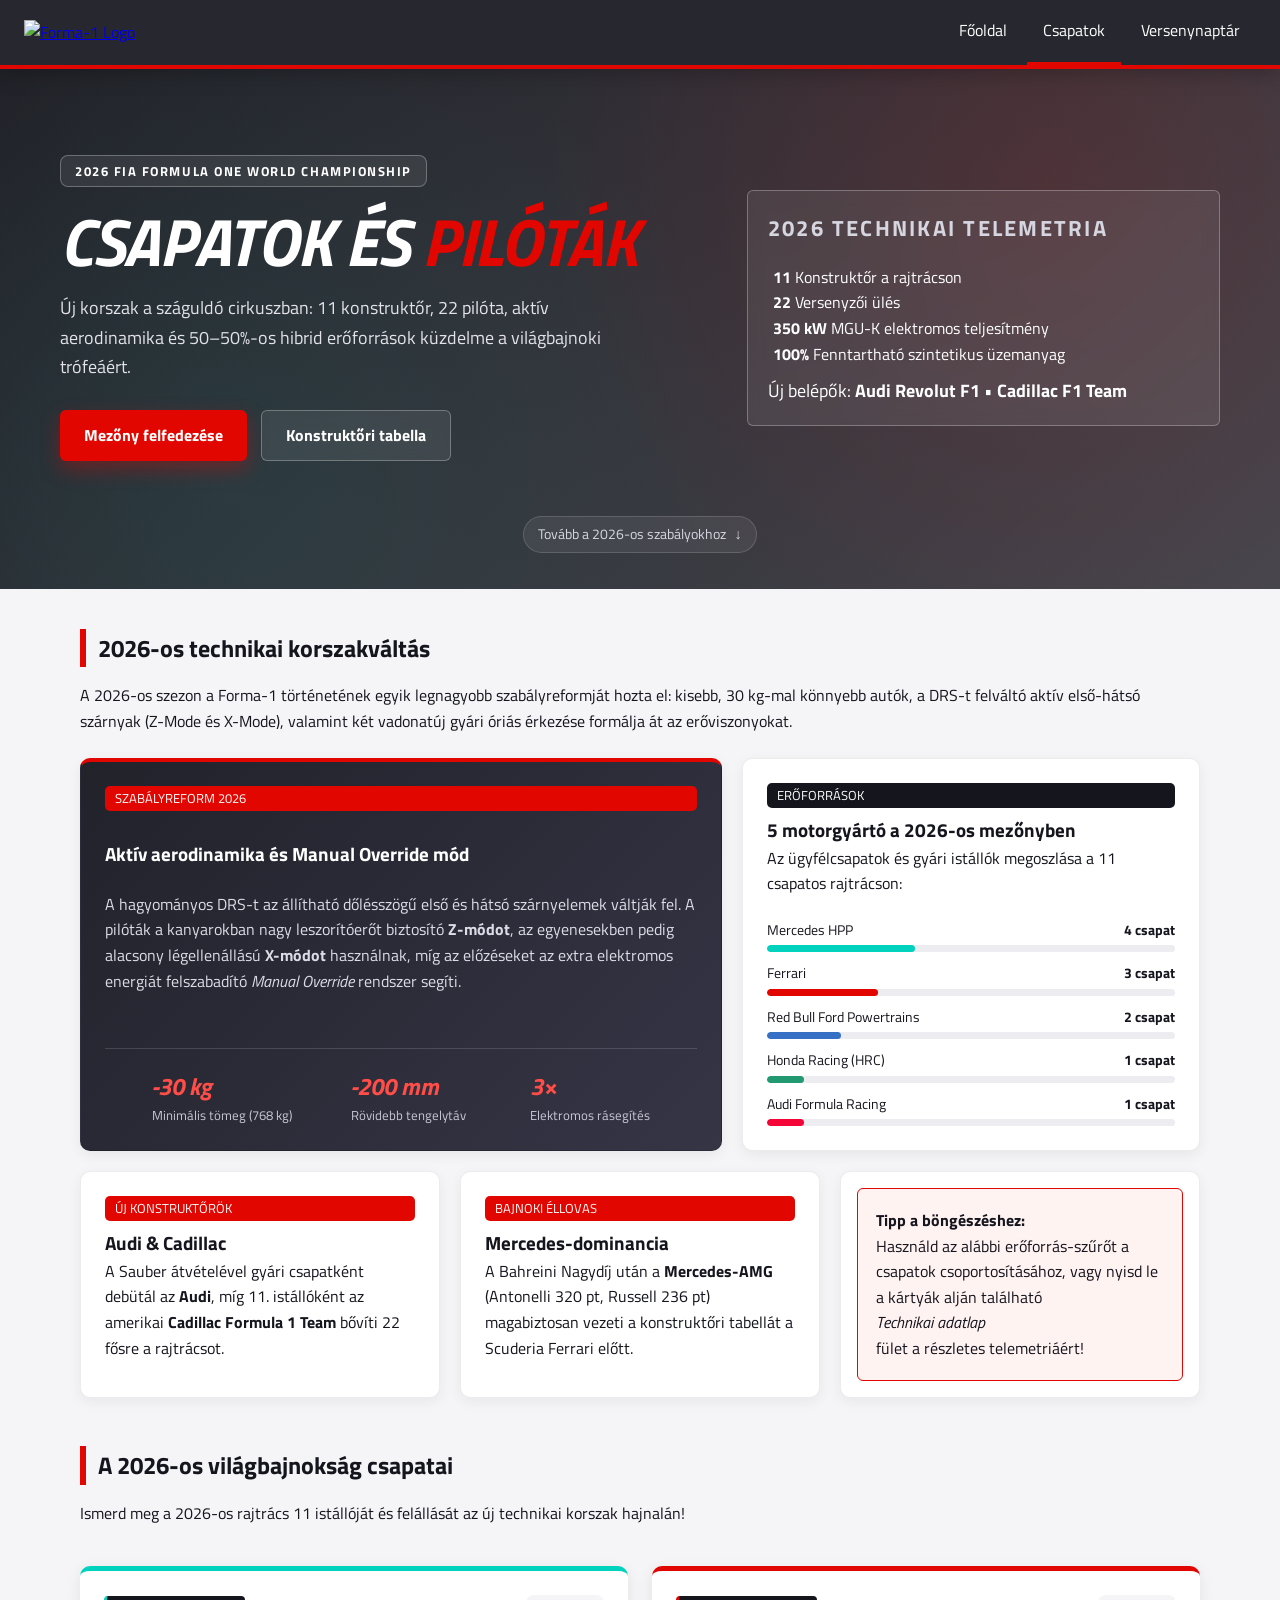
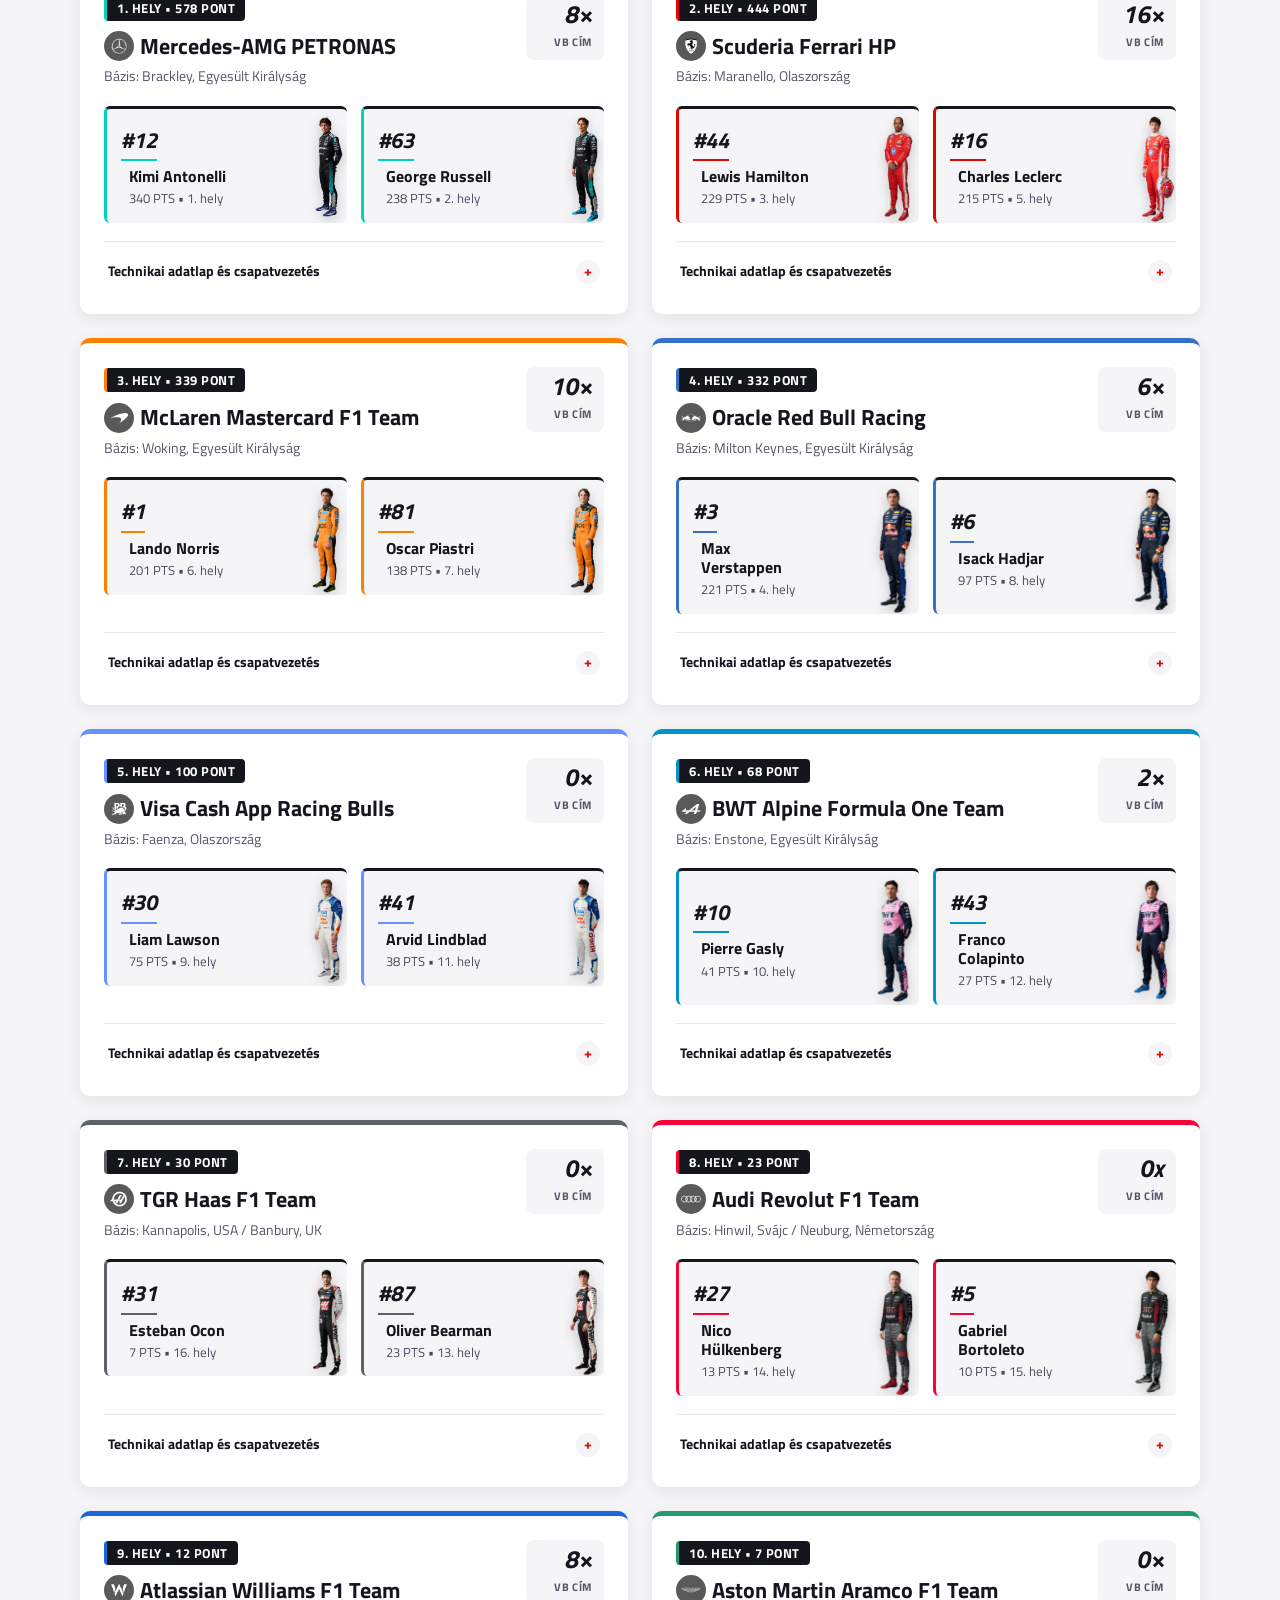
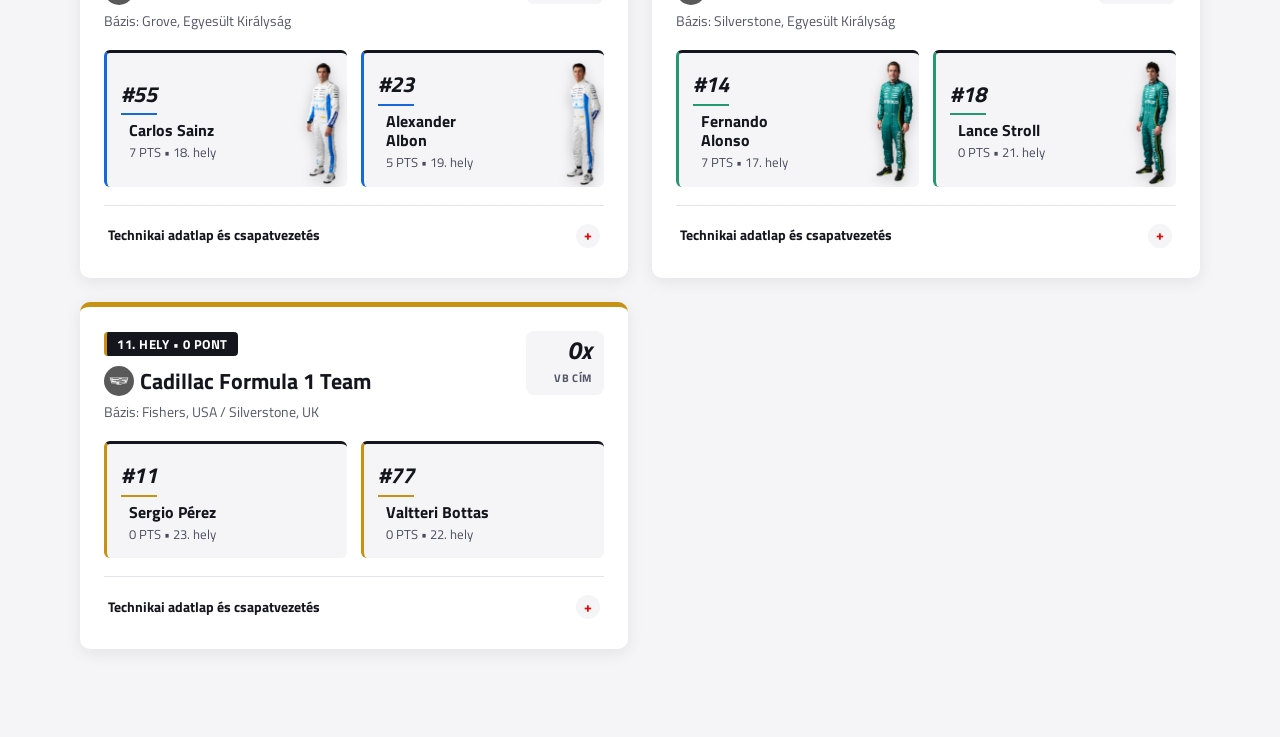
==== csapatok.html @ c5e39097 "csapatok: fix: - csapat adatok" ====
<!DOCTYPE html>
<html lang="en">

<head>
    <meta charset="UTF-8">
    <meta name="viewport" content="width=device-width, initial-scale=1">
    <title>Forma-1 – 2026-os Csapatok és Pilóták</title>

    <link rel="stylesheet" href="style.css">
    <link rel="stylesheet" href="csapatok.css">

    <link rel="preconnect" href="https://fonts.googleapis.com">
    <link rel="stylesheet"
        href="https://fonts.googleapis.com/css2?family=Titillium+Web:ital,wght@0,400;0,600;0,700;1,700&display=swap">
    <link rel="stylesheet" href="https://cdn.jsdelivr.net/gh/lipis/flag-icons@7.3.2/css/flag-icons.min.css" />
</head>

<body>

    <header class="ragados-fejlec">
        <a href="index.html" class="logo_kep">
            <img src="https://logodownload.org/wp-content/uploads/2016/11/formula-1-logo-5-3.png" alt="Forma-1 Logo">
        </a>
        <nav>
            <a href="index.html">Főoldal</a>
            <a href="csapatok.html" class="aktiv">Csapatok</a>
            <a href="versenynaptar.html">Versenynaptár</a>
        </nav>
    </header>

    <section class="hero hero-csapatok">
        <div class="hero-kontener">
            <div class="hero-szoveg">
                <span class="hero-jelveny">2026 FIA FORMULA ONE WORLD CHAMPIONSHIP</span>
                <h1>CSAPATOK ÉS <span>PILÓTÁK</span></h1>
                <p>
                    Új korszak a száguldó cirkuszban: 11 konstruktőr, 22 pilóta, aktív aerodinamika
                    és 50–50%-os hibrid erőforrások küzdelme a világbajnoki trófeáért.
                </p>
                <div class="hero-gombok">
                    <a href="#csapat-racs" class="gomb-elsodleges">Mezőny felfedezése</a>
                    <a href="#konstruktori-tabla" class="gomb-masodlagos">Konstruktőri tabella</a>
                </div>
            </div>


            <div class="hero-panel">
                <div class="panel-fejlec">
                    <span>2026 TECHNIKAI TELEMETRIA</span>
                </div>
                <div class="panel-metrikak">
                    <div class="panel-adat">
                        <strong>11</strong>
                        <span>Konstruktőr a rajtrácson</span>
                    </div>
                    <div class="panel-adat">
                        <strong>22</strong>
                        <span>Versenyzői ülés</span>
                    </div>
                    <div class="panel-adat">
                        <strong>350 kW</strong>
                        <span>MGU-K elektromos teljesítmény</span>
                    </div>
                    <div class="panel-adat">
                        <strong>100%</strong>
                        <span>Fenntartható szintetikus üzemanyag</span>
                    </div>
                </div>
                <div class="panel-labsav">
                    <span>Új belépők: <strong>Audi Revolut F1</strong> &bull; <strong>Cadillac F1 Team</strong></span>
                </div>
            </div>
        </div>

        <a href="#bento-attekintes" class="gorgetes-jelzo">
            <span>Tovább a 2026-os szabályokhoz</span>
            <span>&#8595;</span>
        </a>


    </section>

    <main class="csapatok-main">

        <section class="blokk" id="bento-attekintes">
            <h2>2026-os technikai korszakváltás</h2>
            <p>
                A 2026-os szezon a Forma-1 történetének egyik legnagyobb szabályreformját hozta el:
                kisebb, 30 kg-mal könnyebb autók, a DRS-t felváltó aktív első-hátsó szárnyak (Z-Mode és X-Mode),
                valamint két vadonatúj gyári óriás érkezése formálja át az erőviszonyokat.
            </p>

            <div class="bento-racs">

                <article class="bento-csempe bento-7 bento-sotet">
                    <span class="cimke">SZABÁLYREFORM 2026</span>
                    <h3>Aktív aerodinamika és Manual Override mód</h3>
                    <p>
                        A hagyományos DRS-t az állítható dőlésszögű első és hátsó szárnyelemek váltják fel.
                        A pilóták a kanyarokban nagy leszorítóerőt biztosító <strong>Z-módot</strong>, az egyenesekben
                        pedig alacsony légellenállású <strong>X-módot</strong> használnak, míg az előzéseket az extra
                        elektromos energiát felszabadító <em>Manual Override</em> rendszer segíti.
                    </p>
                    <div class="bento-stat-sor">
                        <div><strong>-30 kg</strong><span>Minimális tömeg (768 kg)</span></div>
                        <div><strong>-200 mm</strong><span>Rövidebb tengelytáv</span></div>
                        <div><strong>3×</strong><span>Elektromos rásegítés</span></div>
                    </div>
                </article>

                <!-- Közepes csempe (5 oszlop): Motorgyártók megoszlása -->
                <article class="bento-csempe bento-5">
                    <span class="cimke cimke-sotet">ERŐFORRÁSOK</span>
                    <h3>5 motorgyártó a 2026-os mezőnyben</h3>
                    <p>Az ügyfélcsapatok és gyári istállók megoszlása a 11 csapatos rajtrácson:</p>
                    <ul class="motor-lista">
                        <li>
                            <div class="motor-sor"><span>Mercedes HPP</span><strong>4 csapat</strong></div>
                            <div class="motor-sav"><span style="width: 36.4%; background: #00d2be;"></span></div>
                        </li>
                        <li>
                            <div class="motor-sor"><span>Ferrari</span><strong>3 csapat</strong></div>
                            <div class="motor-sav"><span style="width: 27.3%; background: #e10600;"></span></div>
                        </li>
                        <li>
                            <div class="motor-sor"><span>Red Bull Ford Powertrains</span><strong>2 csapat</strong></div>
                            <div class="motor-sav"><span style="width: 18.2%; background: #3671c6;"></span></div>
                        </li>
                        <li>
                            <div class="motor-sor"><span>Honda Racing (HRC)</span><strong>1 csapat</strong></div>
                            <div class="motor-sav"><span style="width: 9.1%; background: #229971;"></span></div>
                        </li>
                        <li>
                            <div class="motor-sor"><span>Audi Formula Racing</span><strong>1 csapat</strong></div>
                            <div class="motor-sav"><span style="width: 9.1%; background: #f50537;"></span></div>
                        </li>
                    </ul>
                </article>


                <article class="bento-csempe bento-4">
                    <span class="cimke">ÚJ KONSTRUKTŐRÖK</span>
                    <h3>Audi &amp; Cadillac</h3>
                    <p>
                        A Sauber átvételével gyári csapatként debütál az <strong>Audi</strong>, míg 11. istállóként
                        az amerikai <strong>Cadillac Formula 1 Team</strong> bővíti 22 fősre a rajtrácsot.
                    </p>
                </article>

                <article class="bento-csempe bento-4">
                    <span class="cimke">BAJNOKI ÉLLOVAS</span>
                    <h3>Mercedes-dominancia</h3>
                    <p>
                        A Bahreini Nagydíj után a <strong>Mercedes-AMG</strong> (Antonelli 320 pt, Russell 236 pt)
                        magabiztosan vezeti a konstruktőri tabellát a Scuderia Ferrari előtt.
                    </p>
                </article>

                <article class="bento-csempe bento-4 bento-info-csempe">
                    <div class="info bento-info">
                        <strong>Tipp a böngészéshez:</strong> Használd az alábbi erőforrás-szűrőt a csapatok
                        csoportosításához, vagy nyisd le a kártyák alján található <em>Technikai adatlap</em>
                        fület a részletes telemetriáért!
                    </div>
                </article>
            </div>
        </section>

        <section class="blokk" id="csapat-racs">
            <h2>A 2026-os világbajnokság csapatai</h2>
            <p>
                Ismerd meg a 2026-os rajtrács 11 istállóját és felállását az új technikai korszak hajnalán!
            </p>




            <div class="csapatok-grid">

                <!-- mercedesssss -->
                <article class="kartya csapat-kartya" style="--csapat-szin: #00d2be; --csapat-masodlagos: #00796b;">
                    <div class="csapat-fejlec">
                        <div>
                            <span class="cimke">1. HELY &bull; 578 PONT</span>
                            <h3>
                                <img class="csapat-logo-kartya" src="kepek/csapatok/2025mercedeslogowhite.avif"
                                    alt="Mercedes logó">
                                Mercedes-AMG PETRONAS
                            </h3>
                            <p class="csapat-alnev">Bázis: Brackley, Egyesült Királyság</p>
                        </div>
                        <div class="konstruktori-cimek" title="Konstruktőri világbajnoki címek">
                            <span class="cim-szam">8×</span>
                            <small>VB CÍM</small>
                        </div>
                    </div>
                    <div class="pilota-paros">
                        <div class="kartya pilota">
                            <div class="pilota-adatok">
                                <span class="rajtszam">#12</span>
                                <div class="pilota-nev-blokk">
                                    <span class="fi fi-it" title="Olaszország"></span>
                                    <div>
                                        <strong>Kimi Antonelli</strong>
                                        <small>340 PTS &bull; 1. hely</small>
                                    </div>
                                </div>
                            </div>
                            <img class="pilota-portre" src="kepek/csapatok/2026mercedesandant01right.avif"
                                alt="Kimi Antonelli">
                        </div>

                        <div class="kartya pilota">
                            <div class="pilota-adatok">
                                <span class="rajtszam">#63</span>
                                <div class="pilota-nev-blokk">
                                    <span class="fi fi-gb" title="Nagy-Britannia"></span>
                                    <div>
                                        <strong>George Russell</strong>
                                        <small>238 PTS &bull; 2. hely</small>
                                    </div>
                                </div>
                            </div>
                            <img class="pilota-portre" src="kepek/csapatok/2026mercedesgeorus01right.avif"
                                alt="George Russell">
                        </div>
                    </div>
                    <details class="tech-adatok">
                        <summary>Technikai adatlap és csapatvezetés</summary>
                        <dl class="tech-racs">
                            <div>
                                <dt>Karosszéria</dt>
                                <dd>F1 W17 E Performance</dd>
                            </div>
                            <div>
                                <dt>Erőforrás</dt>
                                <dd>Mercedes-AMG F1 M17</dd>
                            </div>
                            <div>
                                <dt>Csapatfőnök</dt>
                                <dd>Toto Wolff</dd>
                            </div>
                            <div>
                                <dt>Első szezon</dt>
                                <dd>1954</dd>
                            </div>
                        </dl>
                    </details>
                </article>

                <!-- ferrrrari -->
                <article class="kartya csapat-kartya" style="--csapat-szin: #e10600; --csapat-masodlagos: #8b0000;">
                    <div class="csapat-fejlec">
                        <div>
                            <span class="cimke">2. HELY &bull; 444 PONT</span>
                            <h3>
                                <img class="csapat-logo-kartya" src="kepek/csapatok/2025ferrarilogolight.avif"
                                    alt="Ferrari logó">
                                Scuderia Ferrari HP
                            </h3>
                            <p class="csapat-alnev">Bázis: Maranello, Olaszország</p>
                        </div>
                        <div class="konstruktori-cimek" title="Konstruktőri világbajnoki címek">
                            <span class="cim-szam">16×</span>
                            <small>VB CÍM</small>
                        </div>
                    </div>

                    <div class="pilota-paros">
                        <div class="kartya pilota">
                            <div class="pilota-adatok">
                                <span class="rajtszam">#44</span>
                                <div class="pilota-nev-blokk">
                                    <span class="fi fi-gb" title="Nagy-Britannia"></span>
                                    <div>
                                        <strong>Lewis Hamilton</strong>
                                        <small>229 PTS &bull; 3. hely</small>
                                    </div>
                                </div>
                            </div>
                            <img class="pilota-portre" src="kepek/csapatok/2026ferrarilewham01right.avif"
                                alt="Lewis Hamilton">
                        </div>

                        <div class="kartya pilota">
                            <div class="pilota-adatok">
                                <span class="rajtszam">#16</span>
                                <div class="pilota-nev-blokk">
                                    <span class="fi fi-mc" title="Monaco"></span>
                                    <div>
                                        <strong>Charles Leclerc</strong>
                                        <small>215 PTS &bull; 5. hely</small>
                                    </div>
                                </div>
                            </div>
                            <img class="pilota-portre" src="kepek/csapatok/2026ferrarichalec01right.avif"
                                alt="Charles Leclerc">
                        </div>
                    </div>

                    <details class="tech-adatok">
                        <summary>Technikai adatlap és csapatvezetés</summary>
                        <dl class="tech-racs">
                            <div>
                                <dt>Karosszéria</dt>
                                <dd>Ferrari SF-26</dd>
                            </div>
                            <div>
                                <dt>Erőforrás</dt>
                                <dd>Ferrari 067/6</dd>
                            </div>
                            <div>
                                <dt>Csapatfőnök</dt>
                                <dd>Frédéric Vasseur</dd>
                            </div>
                            <div>
                                <dt>Első szezon</dt>
                                <dd>1950</dd>
                            </div>
                        </dl>
                    </details>
                </article>

                <!-- mclaaaaaaaaren -->
                <article class="kartya csapat-kartya" style="--csapat-szin: #ff8000; --csapat-masodlagos: #cc6600;">
                    <div class="csapat-fejlec">
                        <div>
                            <span class="cimke">3. HELY &bull; 339 PONT</span>
                            <h3>
                                <img class="csapat-logo-kartya" src="kepek/csapatok/2025mclarenlogowhite.avif"
                                    alt="McLaren logó">
                                McLaren Mastercard F1 Team
                            </h3>
                            <p class="csapat-alnev">Bázis: Woking, Egyesült Királyság</p>
                        </div>
                        <div class="konstruktori-cimek" title="Konstruktőri világbajnoki címek">
                            <span class="cim-szam">10×</span>
                            <small>VB CÍM</small>
                        </div>
                    </div>

                    <div class="pilota-paros">
                        <div class="kartya pilota">
                            <div class="pilota-adatok">
                                <span class="rajtszam">#1</span>
                                <div class="pilota-nev-blokk">
                                    <span class="fi fi-gb" title="Nagy-Britannia"></span>
                                    <div>
                                        <strong>Lando Norris</strong>
                                        <small>201 PTS &bull; 6. hely</small>
                                    </div>
                                </div>
                            </div>
                            <img class="pilota-portre" src="kepek/csapatok/2026mclarenlannor01right.avif"
                                alt="Lando Norris">
                        </div>

                        <div class="kartya pilota">
                            <div class="pilota-adatok">
                                <span class="rajtszam">#81</span>
                                <div class="pilota-nev-blokk">
                                    <span class="fi fi-au" title="Ausztrália"></span>
                                    <div>
                                        <strong>Oscar Piastri</strong>
                                        <small>138 PTS &bull; 7. hely</small>
                                    </div>
                                </div>
                            </div>
                            <img class="pilota-portre" src="kepek/csapatok/2026mclarenoscpia01right.avif"
                                alt="Oscar Piastri">
                        </div>
                    </div>

                    <details class="tech-adatok">
                        <summary>Technikai adatlap és csapatvezetés</summary>
                        <dl class="tech-racs">
                            <div>
                                <dt>Karosszéria</dt>
                                <dd>McLaren MCL40</dd>
                            </div>
                            <div>
                                <dt>Erőforrás</dt>
                                <dd>Mercedes-AMG F1 M17</dd>
                            </div>
                            <div>
                                <dt>Csapatfőnök</dt>
                                <dd>Andrea Stella</dd>
                            </div>
                            <div>
                                <dt>Első szezon</dt>
                                <dd>1966</dd>
                            </div>
                        </dl>
                    </details>
                </article>

                <!-- red bull racse -->
                <article class="kartya csapat-kartya" style="--csapat-szin: #3671c6; --csapat-masodlagos: #1b365d;">
                    <div class="csapat-fejlec">
                        <div>
                            <span class="cimke">4. HELY &bull; 332 PONT</span>
                            <h3>
                                <img class="csapat-logo-kartya" src="kepek/csapatok/2025redbullracinglogowhite.avif"
                                    alt="Red Bull Racing logó">
                                Oracle Red Bull Racing
                            </h3>
                            <p class="csapat-alnev">Bázis: Milton Keynes, Egyesült Királyság</p>
                        </div>
                        <div class="konstruktori-cimek" title="Konstruktőri világbajnoki címek">
                            <span class="cim-szam">6×</span>
                            <small>VB CÍM</small>
                        </div>
                    </div>

                    <div class="pilota-paros">
                        <div class="kartya pilota">
                            <div class="pilota-adatok">
                                <span class="rajtszam">#3</span>
                                <div class="pilota-nev-blokk">
                                    <span class="fi fi-nl" title="Hollandia"></span>
                                    <div>
                                        <strong>Max Verstappen</strong>
                                        <small>221 PTS &bull; 4. hely</small>
                                    </div>
                                </div>
                            </div>
                            <img class="pilota-portre" src="kepek/csapatok/2026redbullracingmaxver01right.avif"
                                alt="Max Verstappen">
                        </div>

                        <div class="kartya pilota">
                            <div class="pilota-adatok">
                                <span class="rajtszam">#6</span>
                                <div class="pilota-nev-blokk">
                                    <span class="fi fi-fr" title="Franciaország"></span>
                                    <div>
                                        <strong>Isack Hadjar</strong>
                                        <small>97 PTS &bull; 8. hely</small>
                                    </div>
                                </div>
                            </div>
                            <img class="pilota-portre" src="kepek/csapatok/2026redbullracingisahad01right.avif"
                                alt="Isack Hadjar">
                        </div>
                    </div>

                    <details class="tech-adatok">
                        <summary>Technikai adatlap és csapatvezetés</summary>
                        <dl class="tech-racs">
                            <div>
                                <dt>Karosszéria</dt>
                                <dd>Red Bull RB22</dd>
                            </div>
                            <div>
                                <dt>Erőforrás</dt>
                                <dd>Red Bull Ford DM01</dd>
                            </div>
                            <div>
                                <dt>Csapatfőnök</dt>
                                <dd>Christian Horner / Laurent Mekies</dd>
                            </div>
                            <div>
                                <dt>Első szezon</dt>
                                <dd>2005</dd>
                            </div>
                        </dl>
                    </details>
                </article>

                <!-- racing bullssss -->
                <article class="kartya csapat-kartya" style="--csapat-szin: #6692ff; --csapat-masodlagos: #1634cb;">
                    <div class="csapat-fejlec">
                        <div>
                            <span class="cimke">5. HELY &bull; 100 PONT</span>
                            <h3>
                                <img class="csapat-logo-kartya" src="kepek/csapatok/2025racingbullslogowhite.avif"
                                    alt="Racing Bulls logó">
                                Visa Cash App Racing Bulls
                            </h3>
                            <p class="csapat-alnev">Bázis: Faenza, Olaszország</p>
                        </div>
                        <div class="konstruktori-cimek">
                            <span class="cim-szam">0×</span>
                            <small>VB CÍM</small>
                        </div>
                    </div>

                    <div class="pilota-paros">
                        <div class="kartya pilota">
                            <div class="pilota-adatok">
                                <span class="rajtszam">#30</span>
                                <div class="pilota-nev-blokk">
                                    <span class="fi fi-nz" title="Új-Zéland"></span>
                                    <div>
                                        <strong>Liam Lawson</strong>
                                        <small>75 PTS &bull; 9. hely</small>
                                    </div>
                                </div>
                            </div>
                            <img class="pilota-portre" src="kepek/csapatok/2026racingbullslialaw01right.avif"
                                alt="Liam Lawson">
                        </div>

                        <div class="kartya pilota">
                            <div class="pilota-adatok">
                                <span class="rajtszam">#41</span>
                                <div class="pilota-nev-blokk">
                                    <span class="fi fi-gb" title="Nagy-Britannia"></span>
                                    <div>
                                        <strong>Arvid Lindblad</strong>
                                        <small>38 PTS &bull; 11. hely</small>
                                    </div>
                                </div>
                            </div>
                            <img class="pilota-portre" src="kepek/csapatok/2026racingbullsarvlin01right.avif"
                                alt="Arvid Lindblad">
                        </div>
                    </div>

                    <details class="tech-adatok">
                        <summary>Technikai adatlap és csapatvezetés</summary>
                        <dl class="tech-racs">
                            <div>
                                <dt>Karosszéria</dt>
                                <dd>VCARB 03</dd>
                            </div>
                            <div>
                                <dt>Erőforrás</dt>
                                <dd>Red Bull Ford DM01</dd>
                            </div>
                            <div>
                                <dt>Csapatfőnök</dt>
                                <dd>Alan Permane / Peter Bayer</dd>
                            </div>
                            <div>
                                <dt>Első szezon</dt>
                                <dd>2006 (Toro Rosso)</dd>
                            </div>
                        </dl>
                    </details>
                </article>

                <!-- alpinee -->
                <article class="kartya csapat-kartya" style="--csapat-szin: #0093cc; --csapat-masodlagos: #ff87bc;">
                    <div class="csapat-fejlec">
                        <div>
                            <span class="cimke">6. HELY &bull; 68 PONT</span>
                            <h3>
                                <img class="csapat-logo-kartya" src="kepek/csapatok/2025alpinelogowhite.avif"
                                    alt="Alpine logó">
                                BWT Alpine Formula One Team
                            </h3>
                            <p class="csapat-alnev">Bázis: Enstone, Egyesült Királyság</p>
                        </div>
                        <div class="konstruktori-cimek" title="Konstruktőri világbajnoki címek (Renault néven)">
                            <span class="cim-szam">2×</span>
                            <small>VB CÍM</small>
                        </div>
                    </div>

                    <div class="pilota-paros">
                        <div class="kartya pilota">
                            <div class="pilota-adatok">
                                <span class="rajtszam">#10</span>
                                <div class="pilota-nev-blokk">
                                    <span class="fi fi-fr" title="Franciaország"></span>
                                    <div>
                                        <strong>Pierre Gasly</strong>
                                        <small>41 PTS &bull; 10. hely</small>
                                    </div>
                                </div>
                            </div>
                            <img class="pilota-portre" src="kepek/csapatok/2026alpinepiegas01right.avif"
                                alt="Pierre Gasly">
                        </div>

                        <div class="kartya pilota">
                            <div class="pilota-adatok">
                                <span class="rajtszam">#43</span>
                                <div class="pilota-nev-blokk">
                                    <span class="fi fi-ar" title="Argentína"></span>
                                    <div>
                                        <strong>Franco Colapinto</strong>
                                        <small>27 PTS &bull; 12. hely</small>
                                    </div>
                                </div>
                            </div>
                            <img class="pilota-portre" src="kepek/csapatok/2026alpinefracol01right.avif"
                                alt="Franco Colapinto">
                        </div>
                    </div>

                    <details class="tech-adatok">
                        <summary>Technikai adatlap és csapatvezetés</summary>
                        <dl class="tech-racs">
                            <div>
                                <dt>Karosszéria</dt>
                                <dd>Alpine A526</dd>
                            </div>
                            <div>
                                <dt>Erőforrás</dt>
                                <dd>Mercedes-AMG F1 M17</dd>
                            </div>
                            <div>
                                <dt>Csapatvezetés</dt>
                                <dd>Flavio Briatore</dd>
                            </div>
                            <div>
                                <dt>Első szezon</dt>
                                <dd>1977 (Renault / Enstone)</dd>
                            </div>
                        </dl>
                    </details>
                </article>

                <!-- tgr haaaas -->
                <article class="kartya csapat-kartya" style="--csapat-szin:#5c6268; ; --csapat-masodlagos: #e10600;">
                    <div class="csapat-fejlec">
                        <div>
                            <span class="cimke">7. HELY &bull; 30 PONT</span>
                            <h3>
                                <img class="csapat-logo-kartya" src="kepek/csapatok/2025haaslogowhite.avif"
                                    alt="Haas logó">
                                TGR Haas F1 Team
                            </h3>
                            <p class="csapat-alnev">Bázis: Kannapolis, USA / Banbury, UK</p>
                        </div>
                        <div class="konstruktori-cimek">
                            <span class="cim-szam">0×</span>
                            <small>VB CÍM</small>
                        </div>
                    </div>

                    <div class="pilota-paros">
                        <div class="kartya pilota">
                            <div class="pilota-adatok">
                                <span class="rajtszam">#31</span>
                                <div class="pilota-nev-blokk">
                                    <span class="fi fi-fr" title="Franciaország"></span>
                                    <div>
                                        <strong>Esteban Ocon</strong>
                                        <small>7 PTS &bull; 16. hely</small>
                                    </div>
                                </div>
                            </div>
                            <img class="pilota-portre" src="kepek/csapatok/2026haasestoco01right.avif"
                                alt="Esteban Ocon">
                        </div>

                        <div class="kartya pilota">
                            <div class="pilota-adatok">
                                <span class="rajtszam">#87</span>
                                <div class="pilota-nev-blokk">
                                    <span class="fi fi-gb" title="Nagy-Britannia"></span>
                                    <div>
                                        <strong>Oliver Bearman</strong>
                                        <small>23 PTS &bull; 13. hely</small>
                                    </div>
                                </div>
                            </div>
                            <img class="pilota-portre" src="kepek/csapatok/2026haasolibea01right.avif"
                                alt="Oliver Bearman">
                        </div>
                    </div>

                    <details class="tech-adatok">
                        <summary>Technikai adatlap és csapatvezetés</summary>
                        <dl class="tech-racs">
                            <div>
                                <dt>Karosszéria</dt>
                                <dd>Haas VF-26</dd>
                            </div>
                            <div>
                                <dt>Erőforrás</dt>
                                <dd>Ferrari 067/6</dd>
                            </div>
                            <div>
                                <dt>Csapatfőnök</dt>
                                <dd>Komacu Ajao (Ayao Komatsu)</dd>
                            </div>
                            <div>
                                <dt>Első szezon</dt>
                                <dd>2016</dd>
                            </div>
                        </dl>
                    </details>
                </article>

                <!-- ooodi -->
                <article class="kartya csapat-kartya" style="--csapat-szin: #f50537; --csapat-masodlagos: #15151e;">
                    <div class="csapat-fejlec">
                        <div>
                            <span class="cimke">8. HELY &bull; 23 PONT</span>
                            <h3>
                                <img class="csapat-logo-kartya" src="kepek/csapatok/2026audilogowhite.avif"
                                    alt="Audi logó">
                                Audi Revolut F1 Team
                            </h3>
                            <p class="csapat-alnev">Bázis: Hinwil, Svájc / Neuburg, Németország</p>
                        </div>
                        <div class="konstruktori-cimek">
                            <span class="cim-szam">0x</span>
                            <small>VB CÍM</small>
                        </div>
                    </div>

                    <div class="pilota-paros">
                        <div class="kartya pilota">
                            <div class="pilota-adatok">
                                <span class="rajtszam">#27</span>
                                <div class="pilota-nev-blokk">
                                    <span class="fi fi-de" title="Németország"></span>
                                    <div>
                                        <strong>Nico Hülkenberg</strong>
                                        <small>13 PTS &bull; 14. hely</small>
                                    </div>
                                </div>
                            </div>
                            <img class="pilota-portre" src="kepek/csapatok/2026audinichul01right.avif"
                                alt="Nico Hülkenberg">
                        </div>

                        <div class="kartya pilota">
                            <div class="pilota-adatok">
                                <span class="rajtszam">#5</span>
                                <div class="pilota-nev-blokk">
                                    <span class="fi fi-br" title="Brazília"></span>
                                    <div>
                                        <strong>Gabriel Bortoleto</strong>
                                        <small>10 PTS &bull; 15. hely</small>
                                    </div>
                                </div>
                            </div>
                            <img class="pilota-portre" src="kepek/csapatok/2026audigabbor01right.avif"
                                alt="Gabriel Bortoleto">
                        </div>
                    </div>

                    <details class="tech-adatok">
                        <summary>Technikai adatlap és csapatvezetés</summary>
                        <dl class="tech-racs">
                            <div>
                                <dt>Karosszéria</dt>
                                <dd>Audi R26</dd>
                            </div>
                            <div>
                                <dt>Erőforrás</dt>
                                <dd>Audi AFR 26 Hybrid</dd>
                            </div>
                            <div>
                                <dt>Csapatfőnök</dt>
                                <dd>Jonathan Wheatley / Mattia Binotto</dd>
                            </div>
                            <div>
                                <dt>Első szezon</dt>
                                <dd>2026 (korábban Sauber, 1993)</dd>
                            </div>
                        </dl>
                    </details>
                </article>

                <!-- willliams -->
                <article class="kartya csapat-kartya" style="--csapat-szin: #1868db; --csapat-masodlagos: #002b5c;">
                    <div class="csapat-fejlec">
                        <div>
                            <span class="cimke">9. HELY &bull; 12 PONT</span>
                            <h3>
                                <img class="csapat-logo-kartya" src="kepek/csapatok/2025williamslogowhite.avif"
                                    alt="Williams logó">
                                Atlassian Williams F1 Team
                            </h3>
                            <p class="csapat-alnev">Bázis: Grove, Egyesült Királyság</p>
                        </div>
                        <div class="konstruktori-cimek" title="Konstruktőri világbajnoki címek">
                            <span class="cim-szam">8×</span>
                            <small>VB CÍM</small>
                        </div>
                    </div>

                    <div class="pilota-paros">
                        <div class="kartya pilota">
                            <div class="pilota-adatok">
                                <span class="rajtszam">#55</span>
                                <div class="pilota-nev-blokk">
                                    <span class="fi fi-es" title="Spanyolország"></span>
                                    <div>
                                        <strong>Carlos Sainz</strong>
                                        <small>7 PTS &bull; 18. hely</small>
                                    </div>
                                </div>
                            </div>
                            <img class="pilota-portre" src="kepek/csapatok/2026williamscarsai01right.avif"
                                alt="Carlos Sainz">
                        </div>

                        <div class="kartya pilota">
                            <div class="pilota-adatok">
                                <span class="rajtszam">#23</span>
                                <div class="pilota-nev-blokk">
                                    <span class="fi fi-th" title="Thaiföld"></span>
                                    <div>
                                        <strong>Alexander Albon</strong>
                                        <small>5 PTS &bull; 19. hely</small>
                                    </div>
                                </div>
                            </div>
                            <img class="pilota-portre" src="kepek/csapatok/2026williamsalealb01right.avif"
                                alt="Alexander Albon">
                        </div>
                    </div>

                    <details class="tech-adatok">
                        <summary>Technikai adatlap és csapatvezetés</summary>
                        <dl class="tech-racs">
                            <div>
                                <dt>Karosszéria</dt>
                                <dd>Williams FW48</dd>
                            </div>
                            <div>
                                <dt>Erőforrás</dt>
                                <dd>Mercedes-AMG F1 M17</dd>
                            </div>
                            <div>
                                <dt>Csapatfőnök</dt>
                                <dd>James Vowles</dd>
                            </div>
                            <div>
                                <dt>Első szezon</dt>
                                <dd>1977</dd>
                            </div>
                        </dl>
                    </details>
                </article>


                <!--aaaaaaaaaaston martin-->
                <article class="kartya csapat-kartya" style="--csapat-szin: #229971; --csapat-masodlagos: #00594f;">
                    <div class="csapat-fejlec">
                        <div>
                            <span class="cimke">10. HELY &bull; 7 PONT</span>
                            <h3>
                                <img class="csapat-logo-kartya" src="kepek/csapatok/2025astonmartinlogowhite.avif"
                                    alt="Aston Martin logó">
                                Aston Martin Aramco F1 Team
                            </h3>
                            <p class="csapat-alnev">Bázis: Silverstone, Egyesült Királyság</p>
                        </div>
                        <div class="konstruktori-cimek">
                            <span class="cim-szam">0×</span>
                            <small>VB CÍM</small>
                        </div>
                    </div>

                    <div class="pilota-paros">
                        <div class="kartya pilota">
                            <div class="pilota-adatok">
                                <span class="rajtszam">#14</span>
                                <div class="pilota-nev-blokk">
                                    <span class="fi fi-es" title="Spanyolország"></span>
                                    <div>
                                        <strong>Fernando Alonso</strong>
                                        <small>7 PTS &bull; 17. hely</small>
                                    </div>
                                </div>
                            </div>
                            <img class="pilota-portre" src="kepek/csapatok/2026astonmartinferalo01right.avif"
                                alt="Fernando Alonso">
                        </div>

                        <div class="kartya pilota">
                            <div class="pilota-adatok">
                                <span class="rajtszam">#18</span>
                                <div class="pilota-nev-blokk">
                                    <span class="fi fi-ca" title="Kanada"></span>
                                    <div>
                                        <strong>Lance Stroll</strong>
                                        <small>0 PTS &bull; 21. hely</small>
                                    </div>
                                </div>
                            </div>
                            <img class="pilota-portre" src="kepek/csapatok/2026astonmartinlanstr01right.avif"
                                alt="Lance Stroll">
                        </div>
                    </div>

                    <details class="tech-adatok">
                        <summary>Technikai adatlap és csapatvezetés</summary>
                        <dl class="tech-racs">
                            <div>
                                <dt>Karosszéria</dt>
                                <dd>Aston Martin AMR26 (Adrian Newey)</dd>
                            </div>
                            <div>
                                <dt>Erőforrás</dt>
                                <dd>Honda RA626H</dd>
                            </div>
                            <div>
                                <dt>Csapatfőnök</dt>
                                <dd>Andy Cowell</dd>
                            </div>
                            <div>
                                <dt>Első szezon</dt>
                                <dd>1959</dd>
                            </div>
                        </dl>
                    </details>
                </article>


                <!-- cadillac -->
                <article class="kartya csapat-kartya" style="--csapat-szin: #c69214; --csapat-masodlagos: #0b1f3a;">
                    <div class="csapat-fejlec">
                        <div>
                            <span class="cimke">11. HELY &bull; 0 PONT</span>
                            <h3>
                                <img class="csapat-logo-kartya" src="kepek/csapatok/2026cadillaclogowhite.avif"
                                    alt="Cadillac logó">
                                Cadillac Formula 1 Team
                            </h3>
                            <p class="csapat-alnev">Bázis: Fishers, USA / Silverstone, UK</p>
                        </div>
                        <div class="konstruktori-cimek">
                            <span class="cim-szam">0x</span>
                            <small>VB CÍM</small>
                        </div>
                    </div>

                    <div class="pilota-paros">
                        <div class="kartya pilota">
                            <div class="pilota-adatok">
                                <span class="rajtszam">#11</span>
                                <div class="pilota-nev-blokk">
                                    <span class="fi fi-mx" title="Mexikó"></span>
                                    <div>
                                        <strong>Sergio Pérez</strong>
                                        <small>0 PTS &bull; 23. hely</small>
                                    </div>
                                </div>
                            </div>
                        </div>

                        <div class="kartya pilota">
                            <div class="pilota-adatok">
                                <span class="rajtszam">#77</span>
                                <div class="pilota-nev-blokk">
                                    <span class="fi fi-fi" title="Finnország"></span>
                                    <div>
                                        <strong>Valtteri Bottas</strong>
                                        <small>0 PTS &bull; 22. hely</small>
                                    </div>
                                </div>
                            </div>
                        </div>
                    </div>

                    <details class="tech-adatok">
                        <summary>Technikai adatlap és csapatvezetés</summary>
                        <dl class="tech-racs">
                            <div>
                                <dt>Karosszéria</dt>
                                <dd>Cadillac CAD-26</dd>
                            </div>
                            <div>
                                <dt>Erőforrás</dt>
                                <dd>Ferrari 067/6</dd>
                            </div>
                            <div>
                                <dt>Csapatfőnök</dt>
                                <dd>Graeme Lowdon</dd>
                            </div>
                            <div>
                                <dt>Első szezon</dt>
                                <dd>2026</dd>
                            </div>
                        </dl>
                    </details>
                </article>

            </div>

        </section>
    </main>

</body>

</html>
---- style.css ----
* { box-sizing: border-box; margin: 0; padding: 0; }

:root {
  --piros: #e10600;
  --sotet: #15151e;
  --szurke: #38384a;
  --vilagos: #f5f5f7;
}

body {
  font-family: Arial, Helvetica, sans-serif;
  background: var(--vilagos);
  color: var(--sotet);
  line-height: 1.6;
  font-family: "Titillium Web", Arial, sans-serif;
}

header {
  background: var(--sotet);
  border-bottom: 4px solid var(--piros);
  display: flex;
  justify-content: space-between;
  align-items: center;
  padding: 0 24px;
  flex-wrap: wrap;
  position: sticky;
  top: 0;
  z-index: 100;
  background: rgba(21, 21, 30, 0.92);
  backdrop-filter: blur(12px);
  box-shadow: 0 4px 20px rgba(0, 0, 0, 0.25);
}

.logo_kep img{
  height: 50px;
  margin: 10px 0;
  transition: transform 0.3s, box-shadow 0.3s;
}

.logo_kep img:hover {
  transform: translateX(4px);
}


.logo {
  color: white;
  font-size: 1.6rem;
  font-weight: bold;
  font-style: italic;
  padding: 14px 0;
}
.logo span { color: var(--piros); }

nav a {
  display: inline-block;
  color: white;
  text-decoration: none;
  padding: 18px 16px;
  transition: background 0.3s, transform 0.3s;
}
nav a:hover { background: var(--piros); transform: translateY(-2px); }
nav a.aktiv { border-bottom: 3px solid var(--piros); }

.hero {
  display: flex;
  flex-direction: column;
  justify-content: center;
  align-items: center;
  min-height: 500px;
  color: white;
  text-align: center;
  padding: 200px 20px 200px 20px;
  overflow: hidden; 


  background:
    linear-gradient(rgba(0,0,0,0.5), rgba(0,0,0,0.5)),
    url("https://r.testifier.nl/Acbs8526SDKI/resizing_type:fill/width:1200/height:630/plain/https://s3-newsifier.ams3.digitaloceanspaces.com/grandprix247.com/images/2026-05/kimiantonelli-mercedesamgpetronasf1teamw17-6a0d839731dae.jpg") center / cover no-repeat;
}

.hero h1 {
  font-size: 9rem;
  font-style: italic;
  animation: raCsuszik 1.2s ease-out;
}

@keyframes raCsuszik {
  from { transform: translateX(-100%); opacity: 0; }
  to   { transform: translateX(0);     opacity: 1; }
}

.hero p { margin-top: 12px; color: #ccc; font-size: 1.2rem; }

main { max-width: 960px; margin: 0 auto; padding: 40px 20px; }
h2 { margin-bottom: 16px; border-left: 6px solid var(--piros); padding-left: 12px; }
p { margin-bottom: 12px; }

.kartyak {
  display: grid;
  grid-template-columns: repeat(auto-fit, minmax(220px, 1fr));
  gap: 20px;
  margin-top: 20px;
}

.kartya {
  background: white;
  padding: 20px;
  border-top: 5px solid var(--piros);
  border-radius: 6px;
  box-shadow: 0 2px 8px rgba(0,0,0,0.12);
  transition: transform 0.3s, box-shadow 0.3s;
}
.kartya:hover {
  transform: translateY(-8px) rotate(-1deg) scale(1.03);
  box-shadow: 0 10px 20px rgba(0,0,0,0.25);
}
.kartya h3 { margin-bottom: 8px; }

table { width: 100%; border-collapse: collapse; background: white; }
th { background: var(--sotet); color: white; text-align: left; }
th, td { padding: 12px; border-bottom: 1px solid #ddd; }
tbody tr { transition: background 0.3s, transform 0.3s; }
tbody tr:hover { background: #ffe5e3; transform: scale(1.01); }

footer {
  background: var(--sotet);
  color: #aaa;
  text-align: center;
  padding: 20px;
  overflow: hidden;
}

.palya {
  position: relative;
  max-width: 700px;
  margin: 24px auto 0;
}

.sav {
  position: relative;
  height: 56px;
  margin-right: 14px;                 
  border-bottom: 2px dashed var(--szurke);
}

.auto,
.auto2 {
  position: absolute;
  top: 0;
  left: 0;
}
.auto  { animation: verseny1 17s linear infinite; }
.auto2 { animation: verseny2 17s linear infinite; }

footer img {
  height: 50px;
  width: auto;
  display: block;
}
.auto2 img { filter: hue-rotate(180deg); }  


.cel {
  position: absolute;
  top: 0;
  bottom: 0;
  right: 0;
  width: 14px;
  background: conic-gradient(#111 25%, #fff 0 50%, #111 0 75%, #fff 0) 0 0 / 14px 14px;
}


.lampak {
  display: flex;
  justify-content: center;
  gap: 12px;
  margin-top: 24px;
}

.lampa {
  width: 24px;
  height: 24px;
  border-radius: 50%;
  border: 2px solid #000;
  background: #3a0000;                
  animation-duration: 17s;
  animation-iteration-count: infinite;
  animation-timing-function: step-end; 
}
.l1 { animation-name: lampa1; }
.l2 { animation-name: lampa2; }
.l3 { animation-name: lampa3; }
.l4 { animation-name: lampa4; }
.l5 { animation-name: lampa5; }

@keyframes lampa1 {
  0%     { background: #3a0000; box-shadow: none; }
  5.88%  { background: #ff1a1a; box-shadow: 0 0 14px 4px rgba(255,26,26,0.8); }
  41.18% { background: #3a0000; box-shadow: none; }
}
@keyframes lampa2 {
  0%     { background: #3a0000; box-shadow: none; }
  11.76% { background: #ff1a1a; box-shadow: 0 0 14px 4px rgba(255,26,26,0.8); }
  41.18% { background: #3a0000; box-shadow: none; }
}
@keyframes lampa3 {
  0%     { background: #3a0000; box-shadow: none; }
  17.65% { background: #ff1a1a; box-shadow: 0 0 14px 4px rgba(255,26,26,0.8); }
  41.18% { background: #3a0000; box-shadow: none; }
}
@keyframes lampa4 {
  0%     { background: #3a0000; box-shadow: none; }
  23.53% { background: #ff1a1a; box-shadow: 0 0 14px 4px rgba(255,26,26,0.8); }
  41.18% { background: #3a0000; box-shadow: none; }
}
@keyframes lampa5 {
  0%     { background: #3a0000; box-shadow: none; }
  29.41% { background: #ff1a1a; box-shadow: 0 0 14px 4px rgba(255,26,26,0.8); }
  41.18% { background: #3a0000; box-shadow: none; }
}

@keyframes beusz {
  from { opacity: 0; transform: translateY(-40px) scale(0.9); }
  to   { opacity: 1; transform: translateY(0) scale(1); }
}


@media (prefers-reduced-motion: reduce) {
  * { animation: none !important; transition: none !important; }
}

@media (max-width: 600px) {
  .hero h1 { font-size: 2rem; }
}

@keyframes verseny1 {
  0%      { left: 0%;    transform: translateX(0%); }
  41.18%  { left: 0%;    transform: translateX(0%); }      
  50.59%  { left: 16.1%; transform: translateX(-16.1%); }
  74.12%  { left: 56.5%; transform: translateX(-56.5%); }
  88.24%  { left: 100%;  transform: translateX(-100%); }   
  100%    { left: 100%;  transform: translateX(-100%); }
}

@keyframes verseny2 {
  0%      { left: 0%;    transform: translateX(0%); }
  41.18%  { left: 0%;    transform: translateX(0%); }
  50.59%  { left: 9.7%;  transform: translateX(-9.7%); }
  74.12%  { left: 66.1%; transform: translateX(-66.1%); }
  88.24%  { left: 100%;  transform: translateX(-100%); }
  100%    { left: 100%;  transform: translateX(-100%); }
}

section.blokk { margin-bottom: 48px; }

.szamok {
  display: grid;
  grid-template-columns: repeat(auto-fit, minmax(160px, 1fr));
  gap: 16px;
  margin-top: 20px;
}
.szam {
  background: var(--sotet);
  color: white;
  text-align: center;
  padding: 24px 12px;
  border-radius: 6px;
  transition: transform 0.3s;
}
.szam:hover { transform: scale(1.08) rotate(2deg); }
.szam strong { display: block; font-size: 2rem; color: var(--piros); }

.lepesek { list-style: none; margin-top: 16px; }
.lepesek li {
  background: white;
  border-left: 6px solid var(--piros);
  padding: 14px 18px;
  margin-bottom: 10px;
  transition: transform 0.3s;
}
.lepesek li:hover { transform: translateX(12px); }

.zaszlok {
  display: grid;
  grid-template-columns: repeat(auto-fit, minmax(min(220px, 100%), 1fr));
  gap: 26px;
  margin-top: 16px;
}
.zaszlo { text-align: center; }
.zaszlo .minta {
  width: 100%;         
  height: 70px;
  border-radius: 4px;
  border: 1px solid #999;
  margin-bottom: 8px;
  transition: transform 0.4s;
}

.zaszlo:hover .minta { transform: scale(1.08); }
.zold   { background: #1fa843; }
.sarga  { background: #ffd800; }
.pirosz { background: #e10600; }
.kek    { background: #1e6fe0; }
.fekete { background: #111; }
.kockas {
  background:
    conic-gradient(#111 25%, #fff 0 50%, #111 0 75%, #fff 0) 0 0 / 28px 28px;
}

.gumik { display: flex; flex-wrap: wrap; gap: 50px; margin-top: 16px; justify-content: center; }
.gumi { text-align: center; width: 110px; }
.gumi .kor {
  width: 80px; height: 80px;
  margin: 0 auto 8px;
  border-radius: 50%;
  border: 10px solid #222;
  transition: transform 0.6s;
}

.gumi:hover .kor { transform: rotate(360deg); }
.lagy   { background: #e10600; }
.kozepes{ background: #ffd800; }
.kemeny { background: #f2f2f2; }
.inter  { background: #1fa843; }
.esos   { background: #1e6fe0; }

.cimke {
  display: inline-block;
  background: var(--piros);
  color: white;
  font-size: 0.8rem;
  padding: 2px 10px;
  border-radius: 20px;
  margin-bottom: 8px;
}

.kartya.pilota { border-top-color: var(--sotet); }
.kartya .cim-szam { font-size: 2rem; font-weight: bold; color: var(--piros); }

.info {
  background: #fff3f2;
  border: 1px solid var(--piros);
  padding: 14px 18px;
  border-radius: 6px;
  margin-top: 16px;
}


.dobogo {
  display: grid;
  grid-template-columns: repeat(3, 1fr);
  gap: 16px;
  align-items: end;            
  margin: 24px 0 32px;
}

.dobogo-kartya {
  position: relative;
  overflow: hidden;
  border-radius: 8px;
  color: white;
  padding: 20px;
  display: flex;
  flex-direction: column;
  transition: transform 0.3s, box-shadow 0.3s;
}
.dobogo-kartya:hover {
  transform: translateY(-8px);
  box-shadow: 0 12px 24px rgba(0,0,0,0.35);
}


.hely-1 { order: 2; min-height: 340px; }
.hely-2 { order: 1; min-height: 300px; }
.hely-3 { order: 3; min-height: 260px; }


.mercedes { background: linear-gradient(135deg, #00796b 0%, #1de9c5 100%); }
.ferrari  { background: linear-gradient(135deg, #5c0000 0%, #e10600 100%); }

.dobogo-kartya > div { position: relative; z-index: 1; max-width: 60%; }

.helyezes { font-size: 2.2rem; font-weight: bold; font-style: italic; }
.helyezes sup { font-size: 0.9rem; }
.pilota-nev { font-size: 1.3rem; margin-top: 4px; }
.pilota-nev strong { font-weight: 700; }
.pilota-csapat { font-size: 0.95rem; opacity: 0.9; }
.zaszlo-kicsi { font-size: 1.6rem; margin-top: 10px; }

.pontok {
  margin-top: auto;           
  font-size: 2rem;
  font-weight: bold;
  font-style: italic;
}
.pontok small { font-size: 0.9rem; }

.dobogo-kartya img {
  position: absolute;
  right: 0;
  bottom: 0;
  height: 92%;
  width: auto;
  max-width: 55%;
  object-fit: contain;
  object-position: bottom right;
}

.allas td:first-child { font-weight: bold; }
.allas td:last-child,
.allas th:last-child { text-align: right; }

.pont {
  display: inline-block;
  width: 14px;
  height: 14px;
  border-radius: 50%;
  margin-right: 8px;
  vertical-align: middle;
}

@media (max-width: 700px) {
  .dobogo { grid-template-columns: 1fr; }
  .hely-1, .hely-2, .hely-3 { order: 0; min-height: 220px; }
  .allas { font-size: 0.85rem; }
}

.csapat-logo {
  height: 20px;
  width: auto;
  vertical-align: middle;
  margin-right: 8px;
}

.auto-abra {
  position: relative;
  max-width: 800px;
  margin: 24px auto 0;
  padding: 0;               
  background: none;
  box-shadow: none;
}

.auto-abra > img {
  display: block;
  width: 100%;
  height: auto;
  border-radius: 8px;       
  box-shadow: 0 6px 18px rgba(0, 0, 0, 0.25);
}

.jelzo {
  position: absolute;
  left: var(--x);
  top: var(--y);
  width: 22px;
  height: 22px;
  margin: -11px 0 0 -11px;          
  padding: 0;
  border: 3px solid white;
  border-radius: 50%;
  background: var(--piros);
  cursor: pointer;
  animation: pulzus 2s ease-out infinite;
  transition: transform 0.3s;
}

.jelzo:hover,
.jelzo:focus {
  transform: scale(1.25);
  animation: none;
  z-index: 5;                       
  outline: none;
}

@keyframes pulzus {
  0%   { box-shadow: 0 0 0 0 rgba(225, 6, 0, 0.6); }
  70%  { box-shadow: 0 0 0 14px rgba(225, 6, 0, 0); }
  100% { box-shadow: 0 0 0 0 rgba(225, 6, 0, 0); }
}

.buborek {
  position: absolute;
  bottom: calc(100% + 12px);
  left: 50%;
  width: 220px;
  padding: 12px 14px;
  background: var(--sotet);
  color: white;
  font: inherit;
  font-size: 0.9rem;
  line-height: 1.4;
  text-align: left;
  border-bottom: 3px solid var(--piros);
  border-radius: 6px;
  box-shadow: 0 8px 18px rgba(0, 0, 0, 0.35);

  opacity: 0;
  visibility: hidden;
  pointer-events: none;
  transform: translate(-50%, 8px) scale(0.9);
  transition: opacity 0.3s, transform 0.3s, visibility 0.3s;
}

.buborek strong {
  display: block;
  margin-bottom: 4px;
  color: var(--piros);
  font-size: 1rem;
}

.jelzo:hover .buborek,
.jelzo:focus .buborek {
  opacity: 1;
  visibility: visible;
  transform: translate(-50%, 0) scale(1);
}

.szel-bal .buborek {
  left: -10px;
  transform: translate(0, 8px) scale(0.9);
}
.szel-bal:hover .buborek,
.szel-bal:focus .buborek {
  transform: translate(0, 0) scale(1);
}

@media (max-width: 600px) {
  .auto-abra { padding: 10px; }
  .buborek { width: 180px; font-size: 0.8rem; }
}


.idovonal {
  position: relative;
  max-width: 920px;
  margin: 32px auto 0;
}

.idovonal::before {
  content: "";
  position: absolute;
  left: 50%;
  top: 0;
  bottom: 0;
  width: 4px;
  background: linear-gradient(var(--piros), var(--sotet));
  border-radius: 2px;
  transform: translateX(-50%);
}

.esemeny {
  --anim: idovonal-bal;                 
  position: relative;
  width: 50%;
  padding: 0 44px 40px 0;               
  animation: var(--anim) 0.8s ease-out both;
  animation-delay: calc(var(--i) * 0.35s);   
}

.esemeny:nth-child(even) {
  --anim: idovonal-jobb;
  margin-left: 50%;
  padding: 0 0 40px 44px;              
}

.ev {
  position: absolute;
  top: 14px;
  right: 0;
  transform: translateX(50%);
  z-index: 1;
  background: var(--piros);
  color: white;
  font-weight: bold;
  font-style: italic;
  padding: 4px 14px;
  border: 4px solid var(--vilagos);
  border-radius: 20px;
}
.esemeny:nth-child(even) .ev {
  right: auto;
  left: 0;
  transform: translateX(-50%);
}

.id-kartya {
  overflow: hidden;
  background: white;
  border-radius: 8px;
  box-shadow: 0 2px 8px rgba(0, 0, 0, 0.15);
  transition: transform 0.3s, box-shadow 0.3s;
}
.id-kartya:hover {
  transform: translateY(-6px);
  box-shadow: 0 12px 24px rgba(0, 0, 0, 0.28);
}

.id-kep {
  height: 180px;
  overflow: hidden;
  background: linear-gradient(135deg, var(--sotet), var(--szurke));  /* ha hiányzik a kép */
}
.id-kep img {
  display: block;
  width: 100%;
  height: 100%;
  object-fit: cover;
  transition: transform 0.6s;
}
.id-kartya:hover .id-kep img { transform: scale(1.08); }

.id-szoveg {
  padding: 16px 18px 6px;
  border-top: 4px solid var(--piros);
}
.id-szoveg h3 { margin-bottom: 6px; }
.id-szoveg p { font-size: 0.95rem; }

@keyframes idovonal-bal {
  from { opacity: 0; transform: translateX(-60px); }
  to   { opacity: 1; transform: translateX(0); }
}
@keyframes idovonal-jobb {
  from { opacity: 0; transform: translateX(60px); }
  to   { opacity: 1; transform: translateX(0); }
}

@supports (animation-timeline: view()) {
  .esemeny {
    animation: var(--anim) linear both;
    animation-timeline: view();
    animation-range: entry 0% entry 45%;
  }
}

@media (max-width: 700px) {
  .idovonal::before { left: 20px; }

  .esemeny,
  .esemeny:nth-child(even) {
    --anim: idovonal-bal;
    width: 100%;
    margin-left: 0;
    padding: 0 0 32px 48px;
  }

  .ev,
  .esemeny:nth-child(even) .ev {
    position: static;
    display: inline-block;
    transform: none;
    margin-bottom: 8px;
  }
  .esemeny::before {
    content: "";
    position: absolute;
    left: 13px;
    top: 10px;
    width: 14px;
    height: 14px;
    background: var(--piros);
    border: 3px solid var(--vilagos);
    border-radius: 50%;
  }
}
---- csapatok.css ----
.ragados-fejlec {
  position: sticky;
  top: 0;
  z-index: 100;
  background: rgba(21, 21, 30, 0.92);
  backdrop-filter: blur(12px);
  box-shadow: 0 4px 20px rgba(0, 0, 0, 0.25);
}

.hero.hero-csapatok {
  min-height: 520px;
  padding: 64px 24px 36px;
  display: flex;
  justify-content: space-between;
  text-align: left;
  position: relative;
  background:
    radial-gradient(circle at 82% 22%, rgba(225, 7, 0, 0.123) 0%, transparent 45%),
    radial-gradient(circle at 18% 80%, rgba(0, 210, 189, 0.075) 0%, transparent 45%),
    linear-gradient(135deg, rgba(15, 15, 22, 0.92) 0%, rgba(21, 21, 30, 0.78) 100%),
    url("https://r.testifier.nl/Acbs8526SDKI/resizing_type:fill/width:1200/height:630/plain/https://s3-newsifier.ams3.digitaloceanspaces.com/grandprix247.com/images/2026-05/kimiantonelli-mercedesamgpetronasf1teamw17-6a0d839731dae.jpg") center / cover no-repeat;
}

.hero-kontener {
  max-width: 1160px;
  width: 100%;
  margin: auto;
  display: flex;
  gap: 40px;
  align-items: center;
}


.hero-szoveg {
  flex: 1.2;
  min-width: 0;
}

.hero-jelveny {
  display: inline-block;
  background: rgba(255, 255, 255, 0.08);
  border: 1px solid rgba(255, 255, 255, 0.28);
  backdrop-filter: blur(8px);
  color: #ffffff;
  font-size: 0.8rem;
  font-weight: 700;
  letter-spacing: 0.12em;
  padding: 5px 14px;
  border-radius: 8px;
  margin-bottom: 20px;
}

.hero.hero-csapatok h1 {
  font-size: clamp(2.6rem, 5.2vw, 4.6rem);
  line-height: 1.05;
  letter-spacing: -0.02em;
  margin-bottom: 16px;
}

.hero.hero-csapatok h1 span {
  color: var(--piros)
}

.hero.hero-csapatok p {
  font-size: 1.15rem;
  color: #e2e2e8;
  max-width: 58ch;
  margin-top: 0;
  margin-bottom: 28px;
}

.hero-gombok {
  display: flex;
  flex-wrap: wrap;
  gap: 14px;
}

.gomb-elsodleges,
.gomb-masodlagos {
  display: inline-flex;
  align-items: center;
  justify-content: center;
  min-height: 46px;
  padding: 12px 24px;
  border-radius: 6px;
  font-weight: 700;
  text-decoration: none;
  transition: transform 0.25s ease, box-shadow 0.25s ease, background 0.25s ease;
}

.gomb-elsodleges {
  background: var(--piros);
  color: #ffffff;
  box-shadow: 0 8px 20px rgba(225, 6, 0, 0.35);
}

.gomb-elsodleges:hover {
  background: #ff1e17;
  transform: translateY(-2px);
  box-shadow: 0 12px 26px rgba(225, 6, 0, 0.5);
}

.gomb-masodlagos {
  background: rgba(255, 255, 255, 0.08);
  color: #ffffff;
  border: 1px solid rgba(255, 255, 255, 0.28);
  backdrop-filter: blur(8px);
}

.gomb-masodlagos:hover {
  background: rgba(255, 255, 255, 0.18);
  transform: translateY(-2px);
}


.hero-panel {
  flex: 0.8;
  min-width: 0;
  background: rgba(255, 255, 255, 0.08);
  border: 1px solid rgba(255, 255, 255, 0.28);
  backdrop-filter: blur(8px);
  align-items: center;
  justify-content: center;
  padding: 20px;
  border-radius: 6px;
  animation: beusz 0.8s ease-out;
  transition: transform 0.5s ease;
}

.hero-panel:hover {

  transform: scale(1.05);

}

.panel-fejlec {
  display: flex;
  align-items: center;
  gap: 10px;
  font-weight: 700;
  letter-spacing: 0.1em;
  color: #d6d6e0;
  margin-bottom: 18px;
  font-size: 1.4rem;
}

.panel-metrikak {
  padding-left: 5px;
}

.panel-adat {
  font-size: 1rem;
}

.panel-labsav {
  font-size: 1.1rem;
  margin-top: 10px;
}


.gorgetes-jelzo {
  margin-top: 32px;
  display: flex;
  align-items: center;
  gap: 8px;
  color: #d6d6e0;
  text-decoration: none;
  font-size: 0.9rem;
  padding: 6px 14px;
  border-radius: 20px;
  background: rgba(255, 255, 255, 0.07);
  border: 1px solid rgba(255, 255, 255, 0.15);
  transition: background 0.25s ease, transform 0.25s ease;
}

.gorgetes-jelzo:hover {
  background: rgba(255, 255, 255, 0.18);
  color: #ffffff;
  transform: translateY(3px);
}

.csapatok-main {
  max-width: 1160px;
}

.bento-racs {
  display: flex;
  flex-wrap: wrap;
  gap: 20px;
  margin-top: 24px;
}

.bento-csempe {
  background: #ffffff;
  border-radius: 10px;
  padding: 24px;
  border: 1px solid rgba(21, 21, 30, 0.08);
  box-shadow: 0 4px 14px rgba(21, 21, 30, 0.06);
  display: flex;
  flex-direction: column;
  justify-content: space-between;

  transition: transform 0.28s ease, box-shadow 0.28s ease;
}

.bento-csempe:hover {
  transform: translateY(-4px);
  box-shadow: 0 12px 28px rgba(21, 21, 30, 0.12);
}


.bento-7 {
  max-width: calc((100% - 20px) * 7 / 12);
}

.bento-5 {
  max-width: calc((100% - 20px) * 5 / 12);
}


.bento-4 {
  max-width: calc((100% - 40px) / 3);
}

.bento-sotet {
  background: linear-gradient(135deg, #22222b 0%, #353546 100%);
  color: #ffffff;
  border-top: 4px solid var(--piros);
}

.bento-sotet p {
  color: #dcdce6;
}

.cimke-sotet {
  background: var(--sotet);
}

.cimke {
  border-radius: 5px;
}

.bento-stat-sor {
  display: flex;
  flex-wrap: wrap;
  gap: 12px;
  margin-top: 20px;
  padding-top: 18px;
  border-top: 1px solid rgba(255, 255, 255, 0.14);
}

.bento-stat-sor div {
  display: flex;
  flex-direction: column;
  min-width: 120px;
}

.bento-stat-sor {
  display: flex;
  justify-content: space-evenly;
  align-items: center;
}

.bento-stat-sor strong {

  font-size: 1.5rem;
  color: #ff4d47;
  font-style: italic;
}

.bento-stat-sor span {
  font-size: 0.82rem;
  color: #c9c9d6;
}

.motor-lista {
  list-style: none;
  margin-top: 10px;
  display: flex;
  flex-direction: column;
  gap: 10px;
}

.motor-sor {
  display: flex;
  justify-content: space-between;
  font-size: 0.88rem;
  margin-bottom: 4px;
}

.motor-sav {
  height: 7px;
  background: #ececf1;
  border-radius: 999px;
  overflow: hidden;
}

.motor-sav span {
  display: block;
  height: 100%;
  border-radius: 999px;
}

.bento-info-csempe {
  padding: 16px;
  justify-content: center;
}

.bento-info {
  margin-top: 0;
  height: 100%;
  display: flex;
  flex-direction: column;
  justify-content: center;
}


.csapat-logo-kartya {
  background-color: rgba(0, 0, 0, 0.651);
  padding: 5px;
  border-radius: 999px;
  height: 30px;
}

.csapatok-grid {
  display: flex;
  flex-wrap: wrap;
  gap: 24px;
  margin-top: 40px;
}

.kartya.csapat-kartya {
  flex: 1 1 calc(50% - 12px);
  max-width: calc(50% - 12px);
  min-width: min(480px, 100%);
  box-sizing: border-box;
  border-top: 5px solid var(--csapat-szin, var(--piros));
  border-radius: 10px;
  padding: 24px;
  display: flex;
  flex-direction: column;
  gap: 18px;
  position: relative;
  overflow: hidden;
  background: #ffffff;
  box-shadow: 0 4px 16px rgba(21, 21, 30, 0.08);
  transition: transform 0.28s ease,
    box-shadow 0.28s ease;
}

.kartya.csapat-kartya:hover {
  transform:  translateY(-6px);
  box-shadow:
    0 16px 32px rgba(21, 21, 30, 0.16),
    0 0 0 1px var(--csapat-szin, var(--piros));
}

.csapat-fejlec {
  display: flex;
  justify-content: space-between;
  align-items: flex-start;
  gap: 16px;
}

.csapat-kartya .cimke {
  background: var(--sotet);
  border-left: 3px solid var(--csapat-szin, var(--piros));
  border-radius: 4px;
  font-weight: 700;
  letter-spacing: 0.04em;
}

.csapat-fejlec h3 {
  font-size: 1.35rem;
  margin-bottom: 2px;
  display: flex;
  align-items: center;
  gap: 6px;
}

.csapat-alnev {
  font-size: 0.88rem;
  color: #555568;
  margin-bottom: 0;
}

.konstruktori-cimek {
  text-align: right;
  background: var(--vilagos);
  padding: 6px 12px;
  border-radius: 8px;
  min-width: 78px;
}

.konstruktori-cimek .cim-szam {
  display: block;
  font-size: 1.55rem;
  line-height: 1.1;
  font-style: italic;
  color: var(--sotet);
}

.konstruktori-cimek small {
  font-size: 0.7rem;
  font-weight: 700;
  color: #555568;
  letter-spacing: 0.06em;
}

.pilota-paros {
  display: flex;
  flex-wrap: wrap;
  gap: 14px;
}

.kartya.pilota {
  flex: 1 1 calc(50% - 7px);
  box-sizing: border-box;
  background: var(--vilagos);
  border-top: 3px solid var(--sotet);
  border-left: 3px solid var(--csapat-szin, var(--piros));
  padding: 14px;
  position: relative;
  overflow: hidden;
  min-height: 112px;
  display: flex;
  align-items: center;
  box-shadow: none;
  transition: transform 0.24s ease, background 0.24s ease;
}

.kartya.pilota:hover {
  transform: translateY(-3px);
  background: #ededf2;
  box-shadow: 0 6px 14px rgba(0, 0, 0, 0.08);
}

.pilota-adatok {
  position: relative;
  z-index: 2;
  width: 56%;
  max-width: 56%;
}

.rajtszam {
  display: inline-block;
  font-size: 1.35rem;
  font-weight: 700;
  font-style: italic;
  color: var(--sotet);
  margin-bottom: 6px;
  padding-bottom: 2px;
  border-bottom: 2px solid var(--csapat-szin, var(--piros));
}

.pilota-nev-blokk {
  display: flex;
  align-items: center;
  gap: 8px;
  min-width: 0;
}

.pilota-nev-blokk div {
  min-width: 0;
}

.pilota-nev-blokk .fi {
  font-size: 1.25rem;
  border-radius: 2px;
  box-shadow: 0 1px 3px rgba(0, 0, 0, 0.2);
}

.pilota-nev-blokk strong {
  display: block;
  font-size: 1rem;
  color: var(--sotet);
  line-height: 1.2;
}

.pilota-nev-blokk small {
  display: block;
  font-size: 0.8rem;
  color: #4a4a5e;
  margin-top: 2px;
  overflow-wrap: anywhere;
}

.pilota-portre {
  position: absolute;
  right: 2px;
  bottom: 0;
  height: 94%;
  width: auto;
  max-width: 45%;
  object-fit: contain;
  object-position: bottom right;
  z-index: 1;
  pointer-events: none;
  filter: drop-shadow(0 4px 6px rgba(0, 0, 0, 0.2));
  transition: transform 0.28s ease;
}

.kartya.pilota:hover .pilota-portre {
  transform: scale(1.06);
}

.tech-adatok {
  margin-top: auto;
  border-top: 1px solid #e4e4ec;
  padding-top: 12px;
}

.tech-adatok summary {
  cursor: pointer;
  font-weight: 700;
  font-size: 0.9rem;
  color: var(--sotet);
  list-style: none;
  display: flex;
  justify-content: space-between;
  align-items: center;
  padding: 6px 4px;
  border-radius: 4px;
  transition: color 0.2s ease;
}


.tech-adatok summary::after {
  content: "+";
  display: inline-flex;
  align-items: center;
  justify-content: center;
  width: 24px;
  height: 24px;
  border-radius: 50%;
  background: var(--vilagos);
  color: var(--piros);
  font-weight: 700;
  transition: transform 0.25s ease, background 0.25s ease, color 0.25s ease;
}

.tech-adatok[open] summary::after {
  content: "−";
  background: var(--piros);
  color: #ffffff;
  transform: rotate(180deg);
}

.tech-adatok summary:hover {
  color: var(--piros);
}


.tech-racs {
  display: flex;
  flex-wrap: wrap;
  gap: 10px 16px;
  margin-top: 12px;
  padding: 12px;
  background: var(--vilagos);
  border-radius: 6px;
  font-size: 0.85rem;
}

.tech-racs div {
  flex: 1 1 calc(50% - 8px);
  box-sizing: border-box;
}

.tech-racs dt {
  color: #5a5a70;
  font-size: 0.76rem;
  text-transform: uppercase;
  letter-spacing: 0.05em;
}

.tech-racs dd {
  font-weight: 700;
  color: var(--sotet);
}
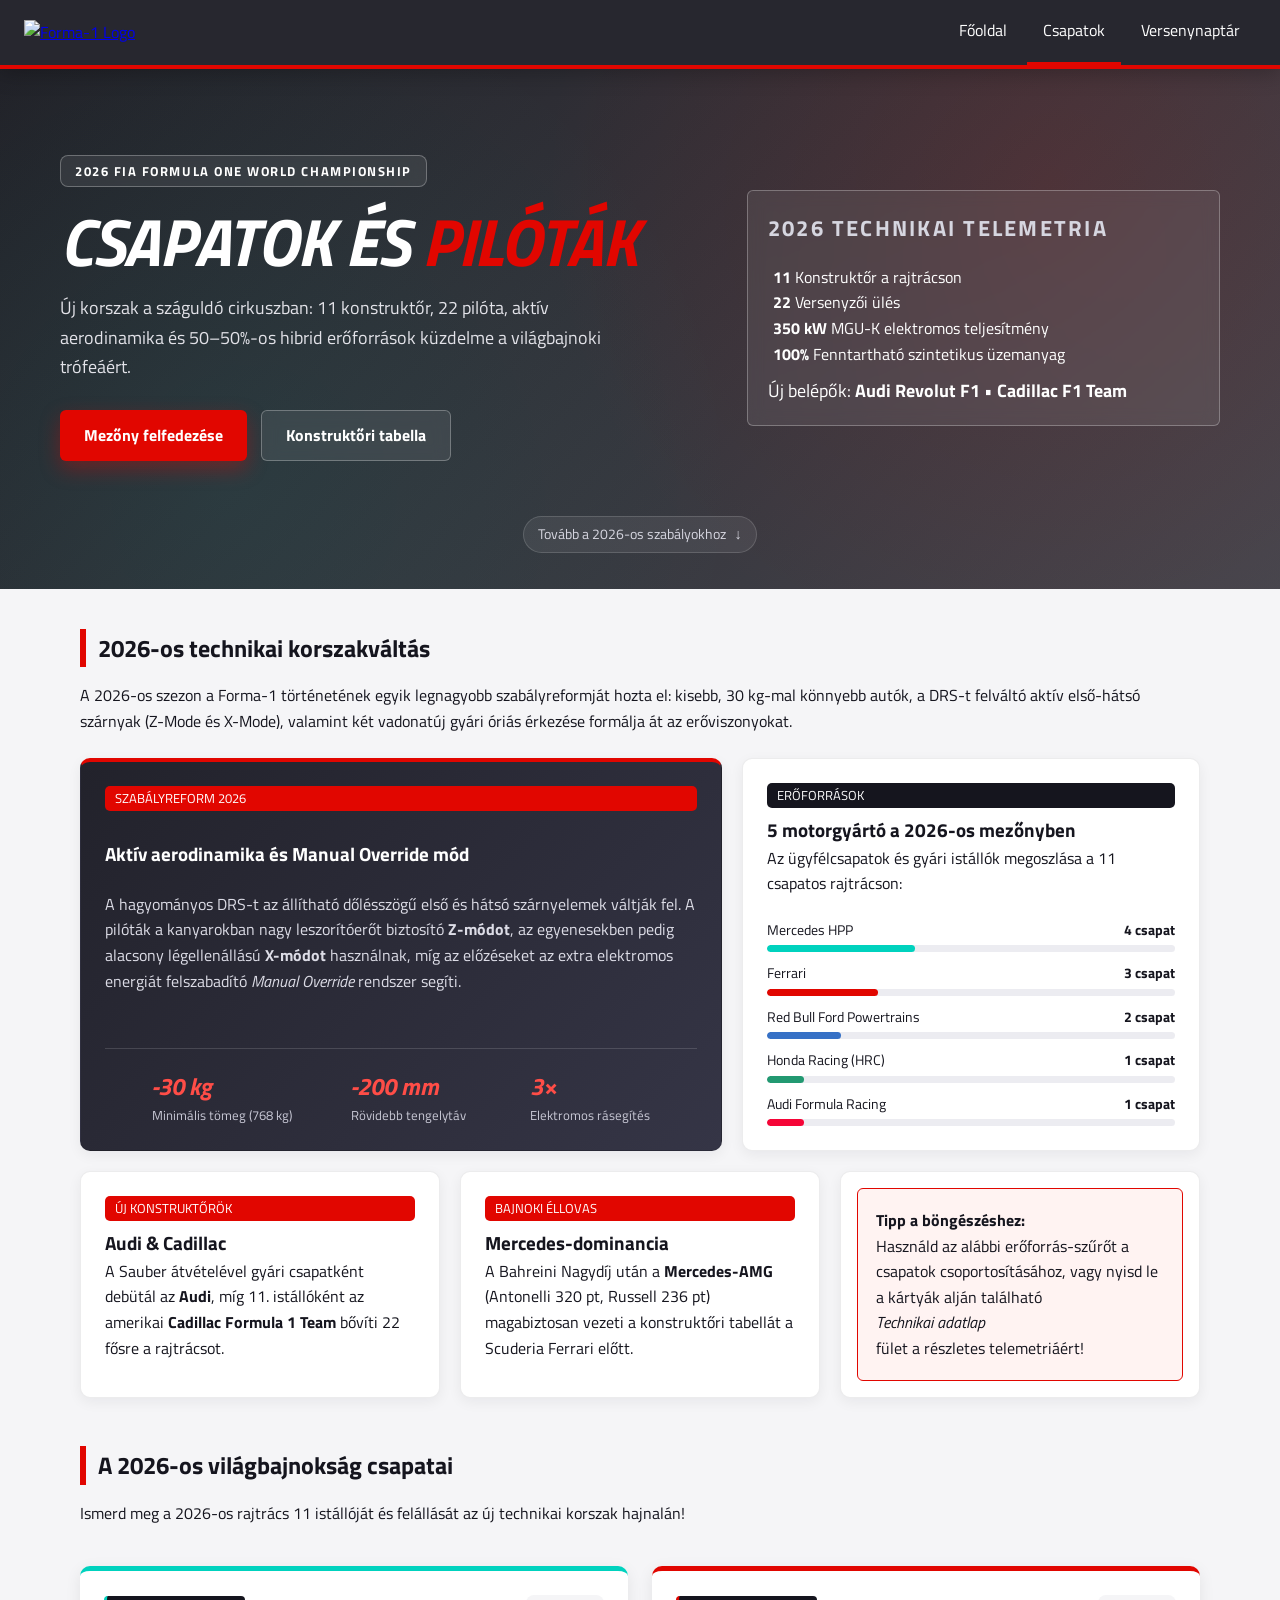
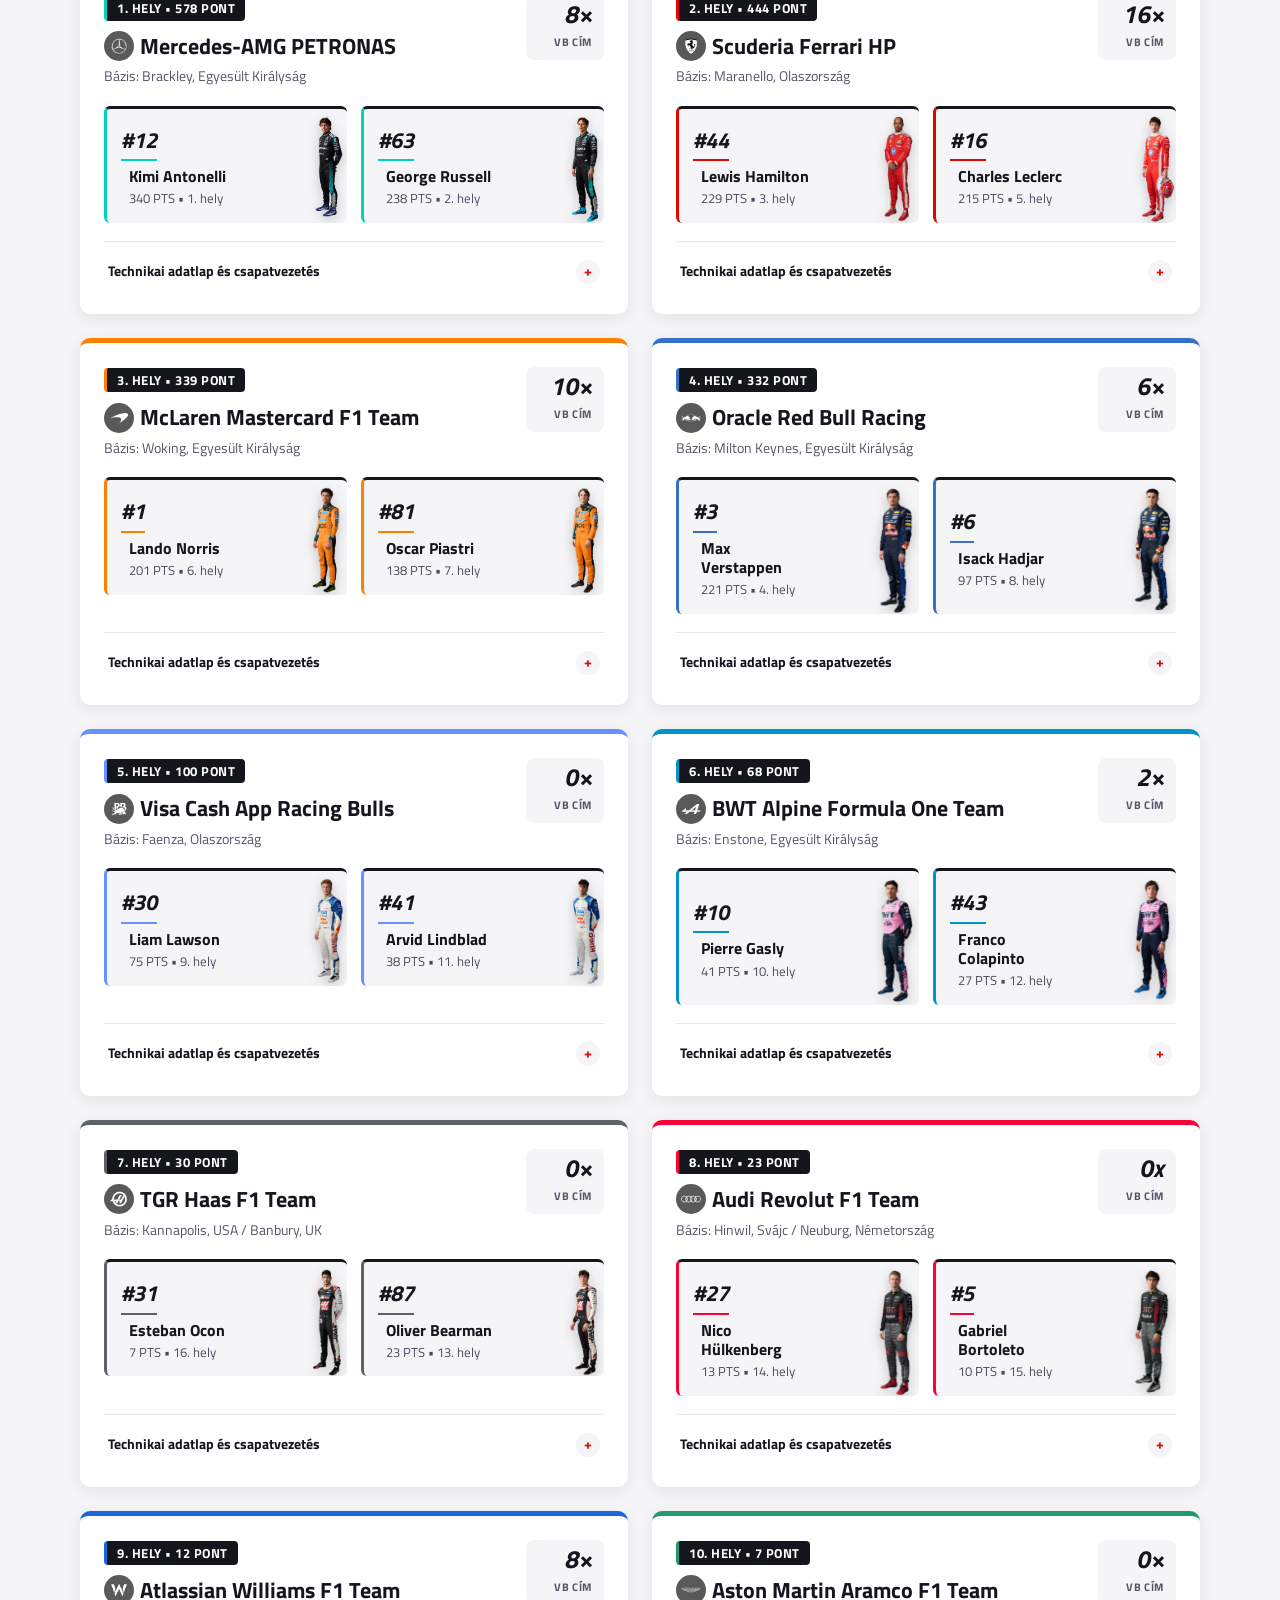
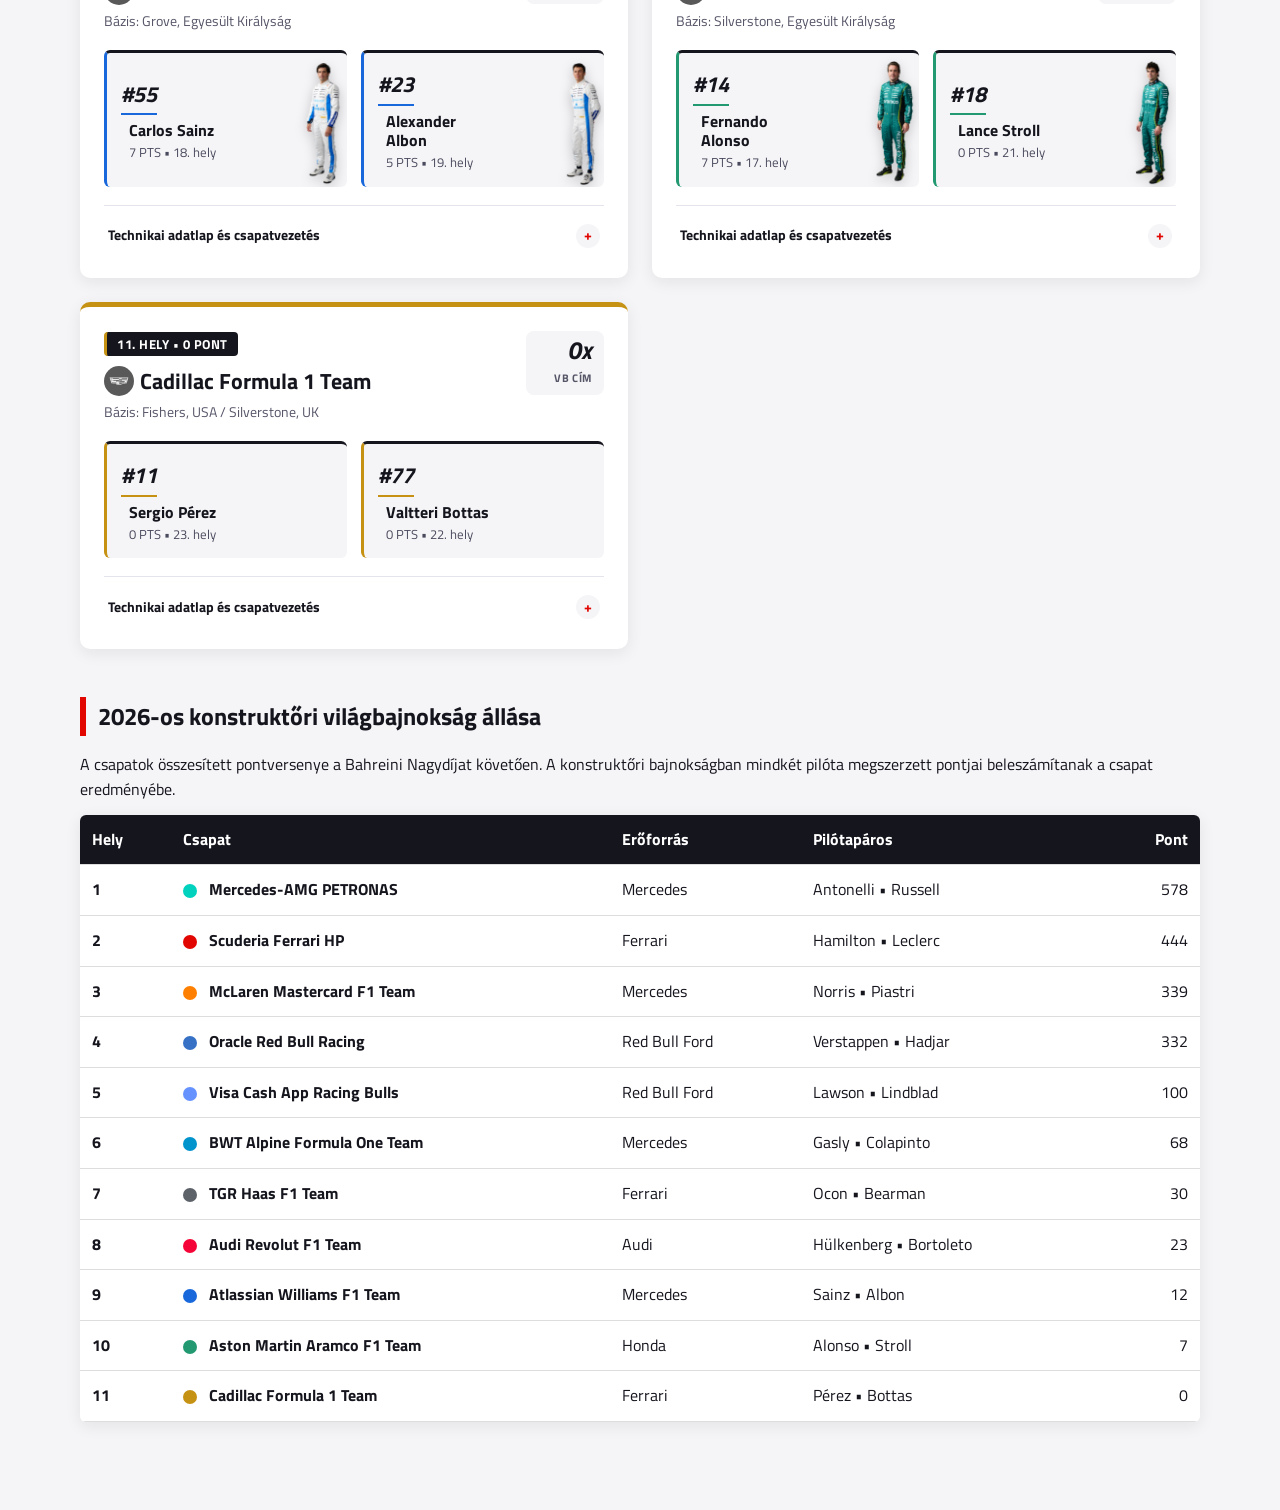
==== commit 9e8cb4a6: "csapatok: helyezés táblázat" ====
--- a/csapatok.html
+++ b/csapatok.html
@@ -108,7 +108,7 @@
                     </div>
                 </article>
 
-                <!-- Közepes csempe (5 oszlop): Motorgyártók megoszlása -->
+
                 <article class="bento-csempe bento-5">
                     <span class="cimke cimke-sotet">ERŐFORRÁSOK</span>
                     <h3>5 motorgyártó a 2026-os mezőnyben</h3>
@@ -979,6 +979,146 @@
             </div>
 
         </section>
+
+        <section class="blokk" id="konstruktori-tabla">
+            <h2>2026-os konstruktőri világbajnokság állása</h2>
+            <p>
+                A csapatok összesített pontversenye a Bahreini Nagydíjat követően. A konstruktőri
+                bajnokságban mindkét pilóta megszerzett pontjai beleszámítanak a csapat eredményébe.
+            </p>
+
+            <div class="tabla-gorgeto">
+                <table class="allas">
+                    <thead>
+                        <tr>
+                            <th>Hely</th>
+                            <th>Csapat</th>
+                            <th>Erőforrás</th>
+                            <th>Pilótapáros</th>
+                            <th>Pont</th>
+                        </tr>
+                    </thead>
+                    <tbody>
+                        <tr>
+                            <td>1</td>
+                            <td>
+                                <span class="pont" style="background: #00d2be;"></span>
+                                <strong>Mercedes-AMG PETRONAS</strong>
+                            </td>
+                            <td>Mercedes</td>
+                            <td><span class="fi fi-it"></span> Antonelli &bull; <span class="fi fi-gb"></span> Russell
+                            </td>
+                            <td>578</td>
+                        </tr>
+                        <tr>
+                            <td>2</td>
+                            <td>
+                                <span class="pont" style="background: #e10600;"></span>
+                                <strong>Scuderia Ferrari HP</strong>
+                            </td>
+                            <td>Ferrari</td>
+                            <td><span class="fi fi-gb"></span> Hamilton &bull; <span class="fi fi-mc"></span> Leclerc
+                            </td>
+                            <td>444</td>
+                        </tr>
+                        <tr>
+                            <td>3</td>
+                            <td>
+                                <span class="pont" style="background: #ff8000;"></span>
+                                <strong>McLaren Mastercard F1 Team</strong>
+                            </td>
+                            <td>Mercedes</td>
+                            <td><span class="fi fi-gb"></span> Norris &bull; <span class="fi fi-au"></span> Piastri</td>
+                            <td>339</td>
+                        </tr>
+                        <tr>
+                            <td>4</td>
+                            <td>
+                                <span class="pont" style="background: #3671c6;"></span>
+                                <strong>Oracle Red Bull Racing</strong>
+                            </td>
+                            <td>Red Bull Ford</td>
+                            <td><span class="fi fi-nl"></span> Verstappen &bull; <span class="fi fi-fr"></span> Hadjar
+                            </td>
+                            <td>332</td>
+                        </tr>
+                        <tr>
+                            <td>5</td>
+                            <td>
+                                <span class="pont" style="background: #6692ff;"></span>
+                                <strong>Visa Cash App Racing Bulls</strong>
+                            </td>
+                            <td>Red Bull Ford</td>
+                            <td><span class="fi fi-nz"></span> Lawson &bull; <span class="fi fi-gb"></span> Lindblad
+                            </td>
+                            <td>100</td>
+                        </tr>
+                        <tr>
+                            <td>6</td>
+                            <td>
+                                <span class="pont" style="background: #0093cc;"></span>
+                                <strong>BWT Alpine Formula One Team</strong>
+                            </td>
+                            <td>Mercedes</td>
+                            <td><span class="fi fi-fr"></span> Gasly &bull; <span class="fi fi-ar"></span> Colapinto
+                            </td>
+                            <td>68</td>
+                        </tr>
+                        <tr>
+                            <td>7</td>
+                            <td>
+                                <span class="pont" style="background: #5c6268;"></span>
+                                <strong>TGR Haas F1 Team</strong>
+                            </td>
+                            <td>Ferrari</td>
+                            <td><span class="fi fi-fr"></span> Ocon &bull; <span class="fi fi-gb"></span> Bearman</td>
+                            <td>30</td>
+                        </tr>
+                        <tr>
+                            <td>8</td>
+                            <td>
+                                <span class="pont" style="background: #f50537;"></span>
+                                <strong>Audi Revolut F1 Team</strong>
+                            </td>
+                            <td>Audi</td>
+                            <td><span class="fi fi-de"></span> Hülkenberg &bull; <span class="fi fi-br"></span>
+                                Bortoleto</td>
+                            <td>23</td>
+                        </tr>
+                        <tr>
+                            <td>9</td>
+                            <td>
+                                <span class="pont" style="background: #1868db;"></span>
+                                <strong>Atlassian Williams F1 Team</strong>
+                            </td>
+                            <td>Mercedes</td>
+                            <td><span class="fi fi-es"></span> Sainz &bull; <span class="fi fi-th"></span> Albon</td>
+                            <td>12</td>
+                        </tr>
+                        <tr>
+                            <td>10</td>
+                            <td>
+                                <span class="pont" style="background: #229971;"></span>
+                                <strong>Aston Martin Aramco F1 Team</strong>
+                            </td>
+                            <td>Honda</td>
+                            <td><span class="fi fi-es"></span> Alonso &bull; <span class="fi fi-ca"></span> Stroll</td>
+                            <td>7</td>
+                        </tr>
+                        <tr>
+                            <td>11</td>
+                            <td>
+                                <span class="pont" style="background: #c69214;"></span>
+                                <strong>Cadillac Formula 1 Team</strong>
+                            </td>
+                            <td>Ferrari</td>
+                            <td><span class="fi fi-mx"></span> Pérez &bull; <span class="fi fi-fi"></span> Bottas</td>
+                            <td>0</td>
+                        </tr>
+                    </tbody>
+                </table>
+            </div>
+        </section>
     </main>
 
 </body>
--- a/csapatok.css
+++ b/csapatok.css
@@ -577,4 +577,16 @@
 .tech-racs dd {
   font-weight: 700;
   color: var(--sotet);
+}
+
+.tabla-gorgeto {
+  overflow-x: hidden;
+  border-radius: 6px;
+  box-shadow: 0 4px 16px rgba(21, 21, 30, 0.08);
+}
+
+@media (max-width: 430px){
+  .tabla-gorgeto{
+    overflow-x: auto;
+  }
 }
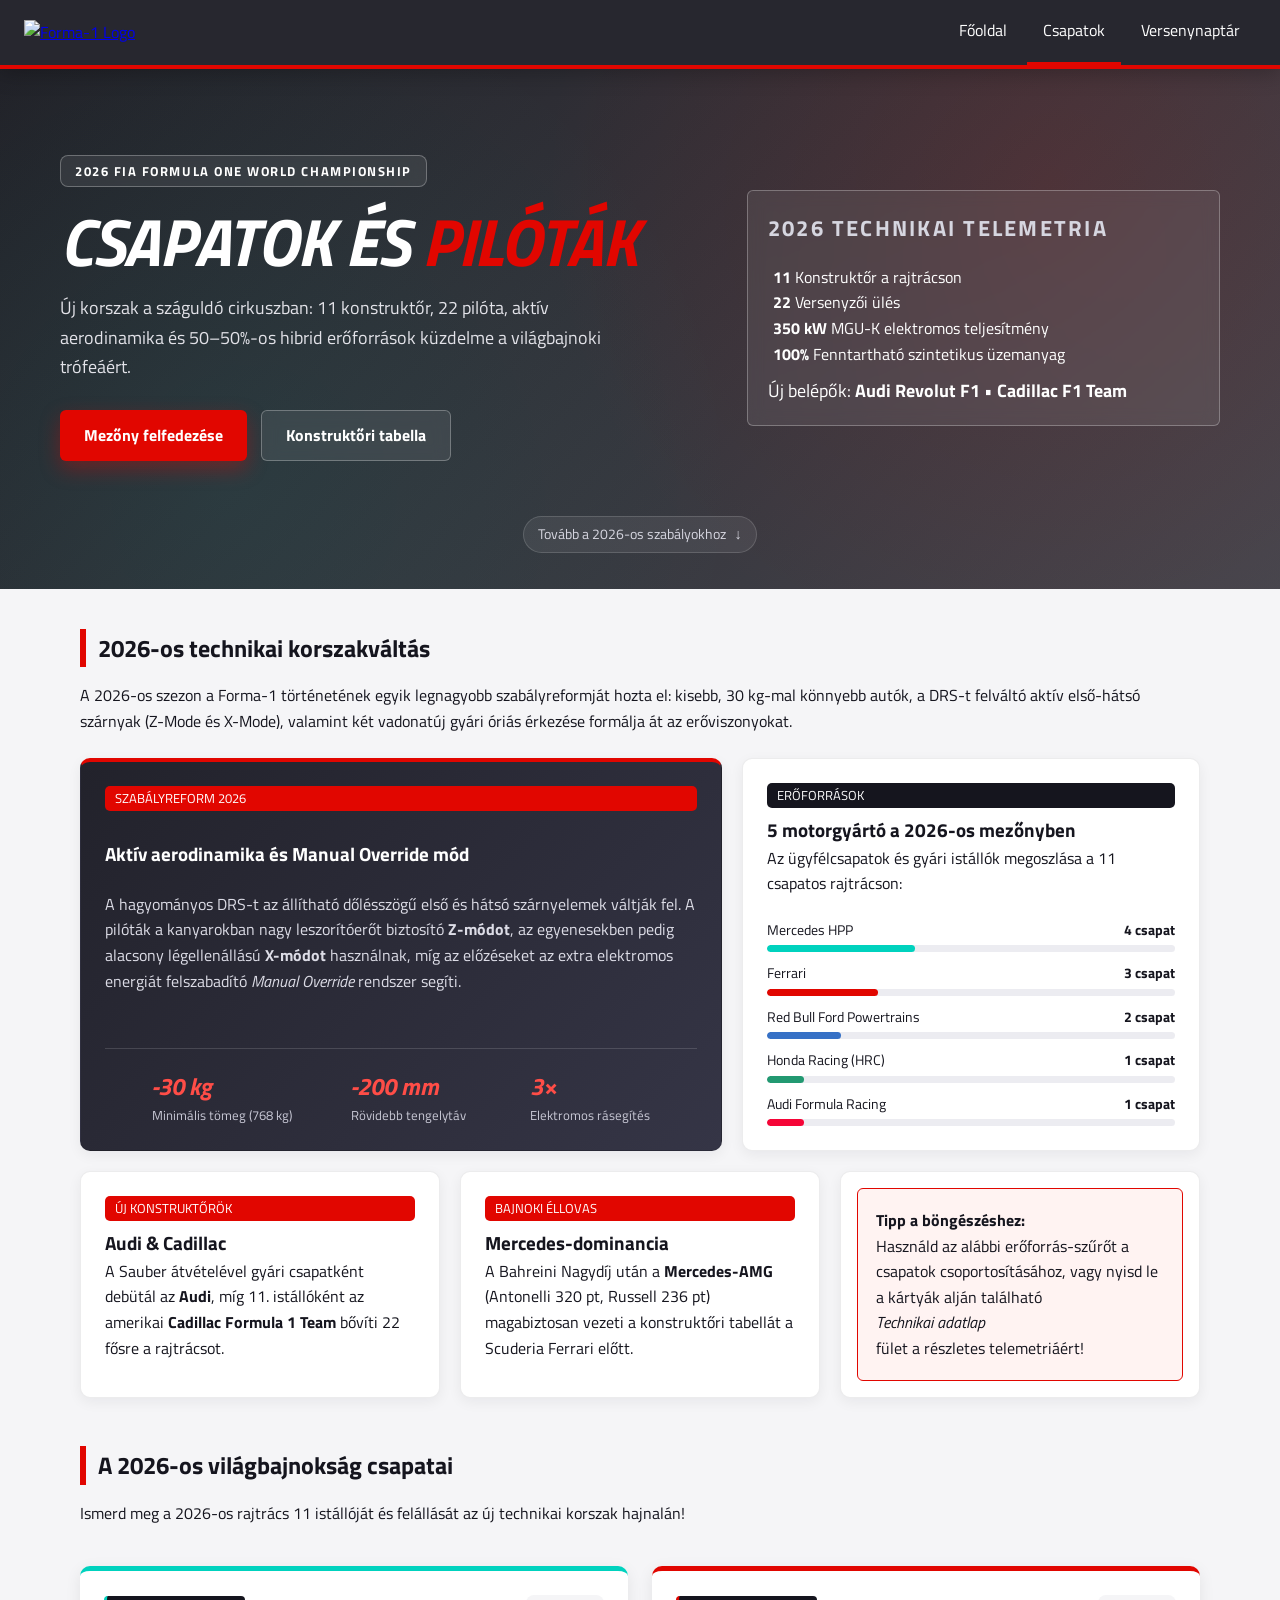
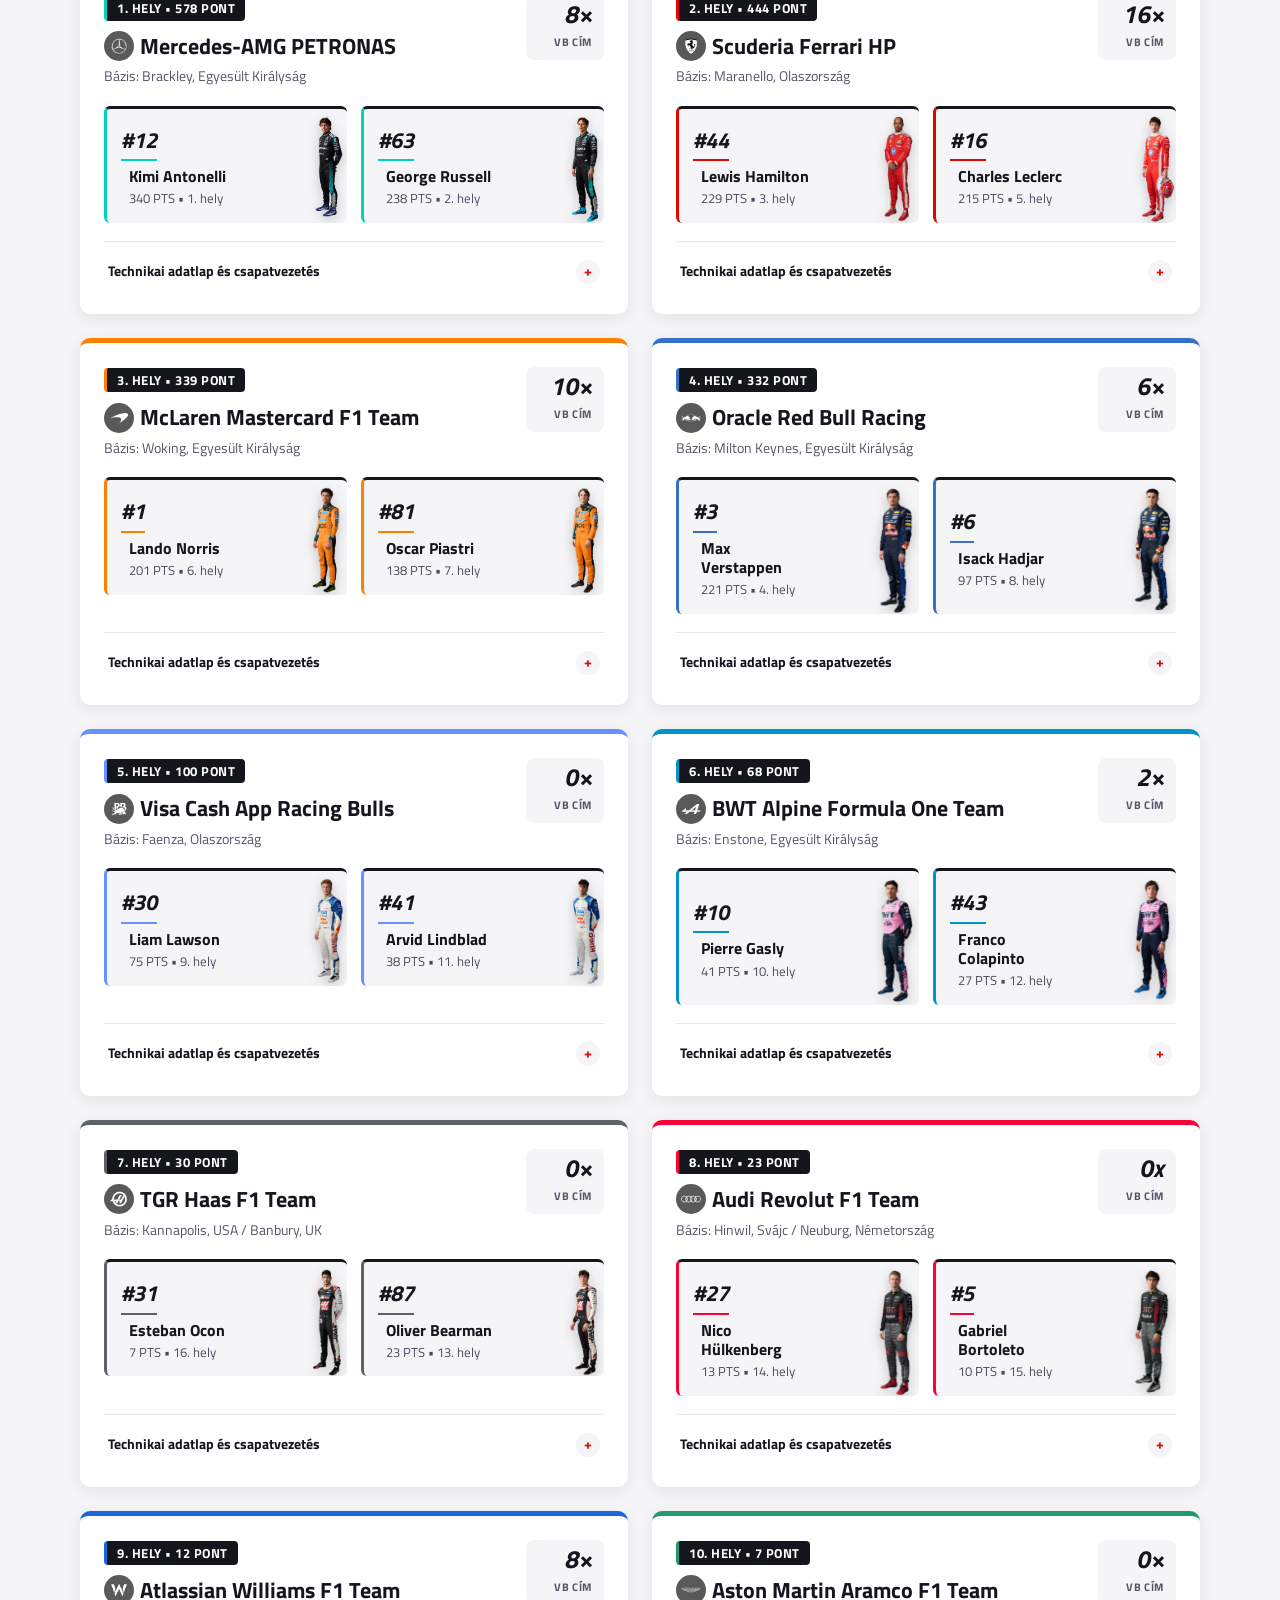
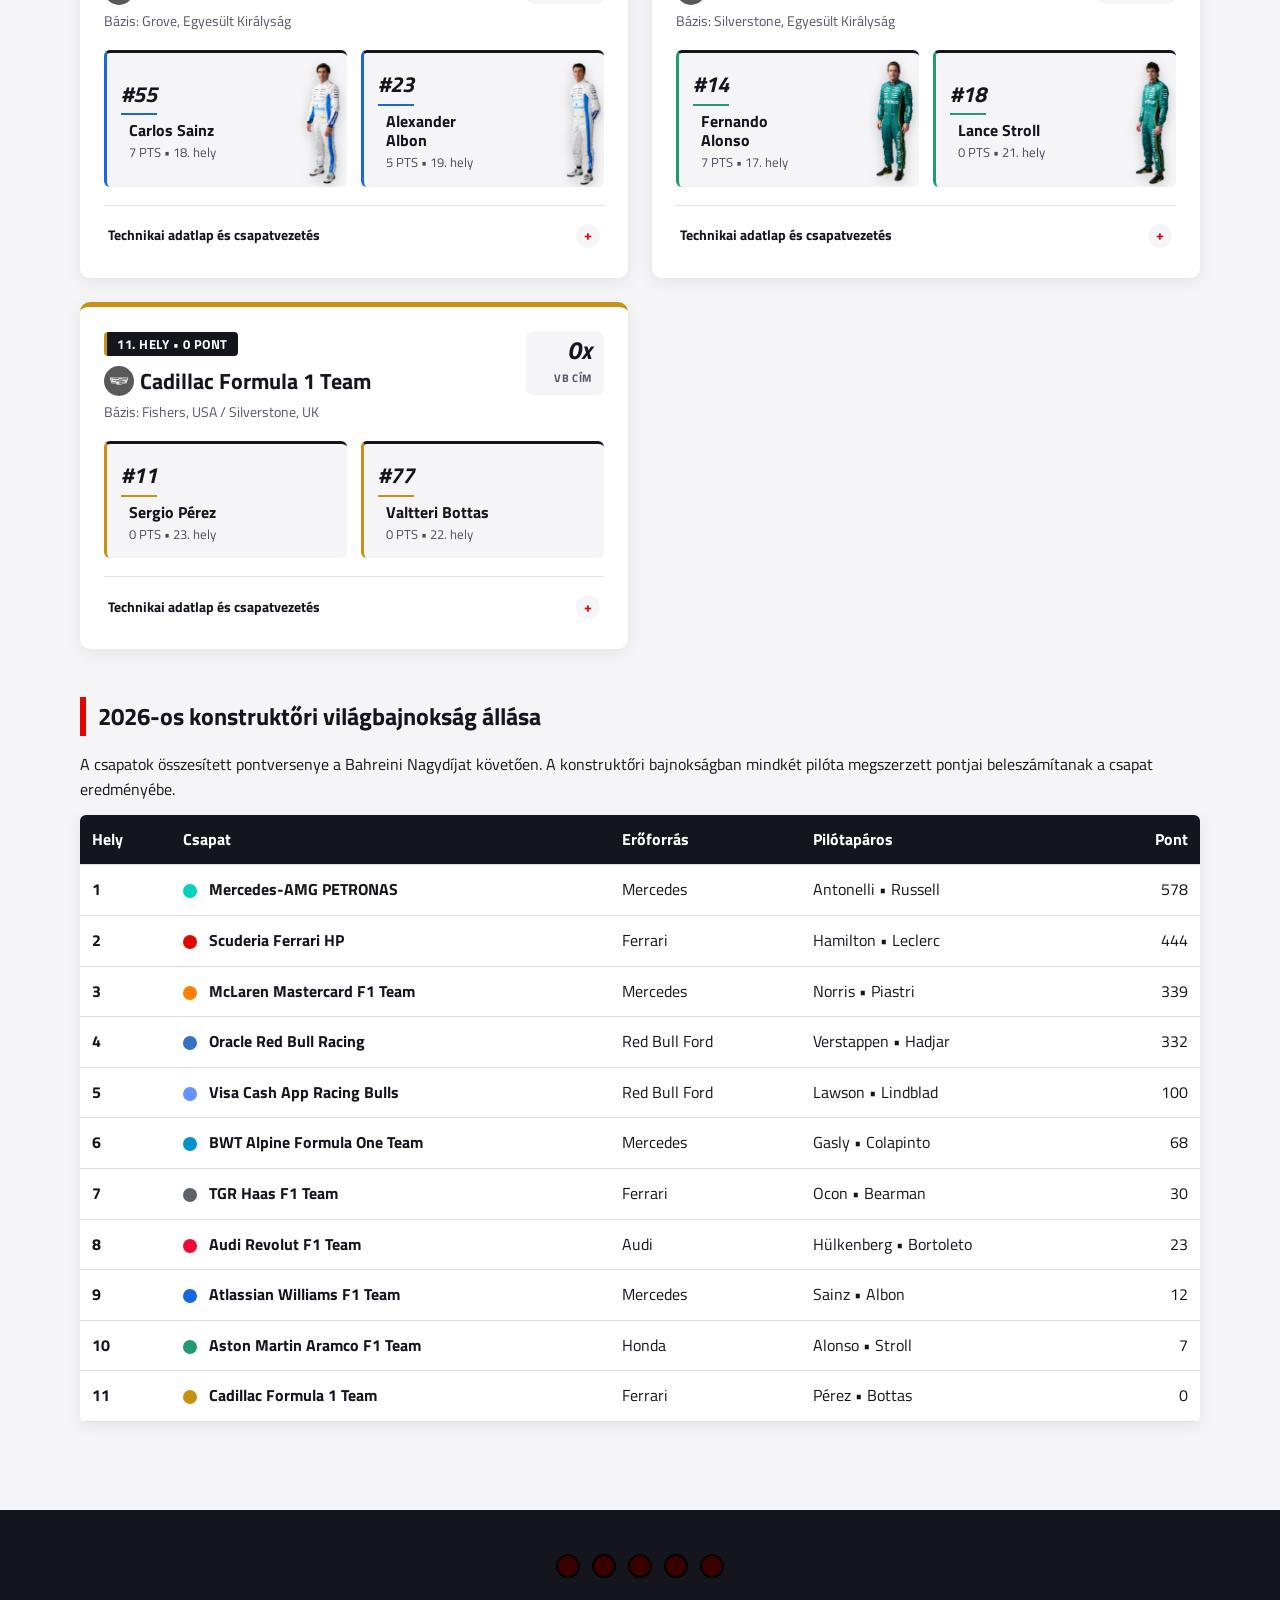
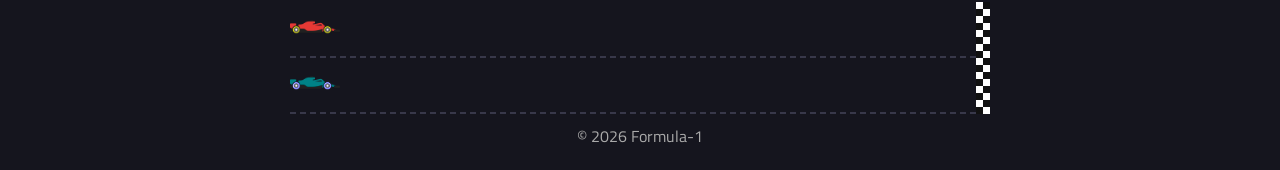
==== commit 51c08810: "csapatok: footer" ====
--- a/csapatok.html
+++ b/csapatok.html
@@ -1121,6 +1121,30 @@
         </section>
     </main>
 
+    <footer>
+
+        <div class="lampak">
+            <span class="lampa l1"></span>
+            <span class="lampa l2"></span>
+            <span class="lampa l3"></span>
+            <span class="lampa l4"></span>
+            <span class="lampa l5"></span>
+        </div>
+
+        <div class="palya">
+            <div class="sav">
+                <div class="auto"><img src="kepek/f1.png" alt=""></div>
+            </div>
+            <div class="sav">
+                <div class="auto2"><img src="kepek/f1.png" alt=""></div>
+            </div>
+            <div class="cel"></div>
+        </div>
+
+        <div style="margin-top: 10px ;">&copy; 2026 Formula-1</div>
+
+    </footer>
+
 </body>
 
 </html>
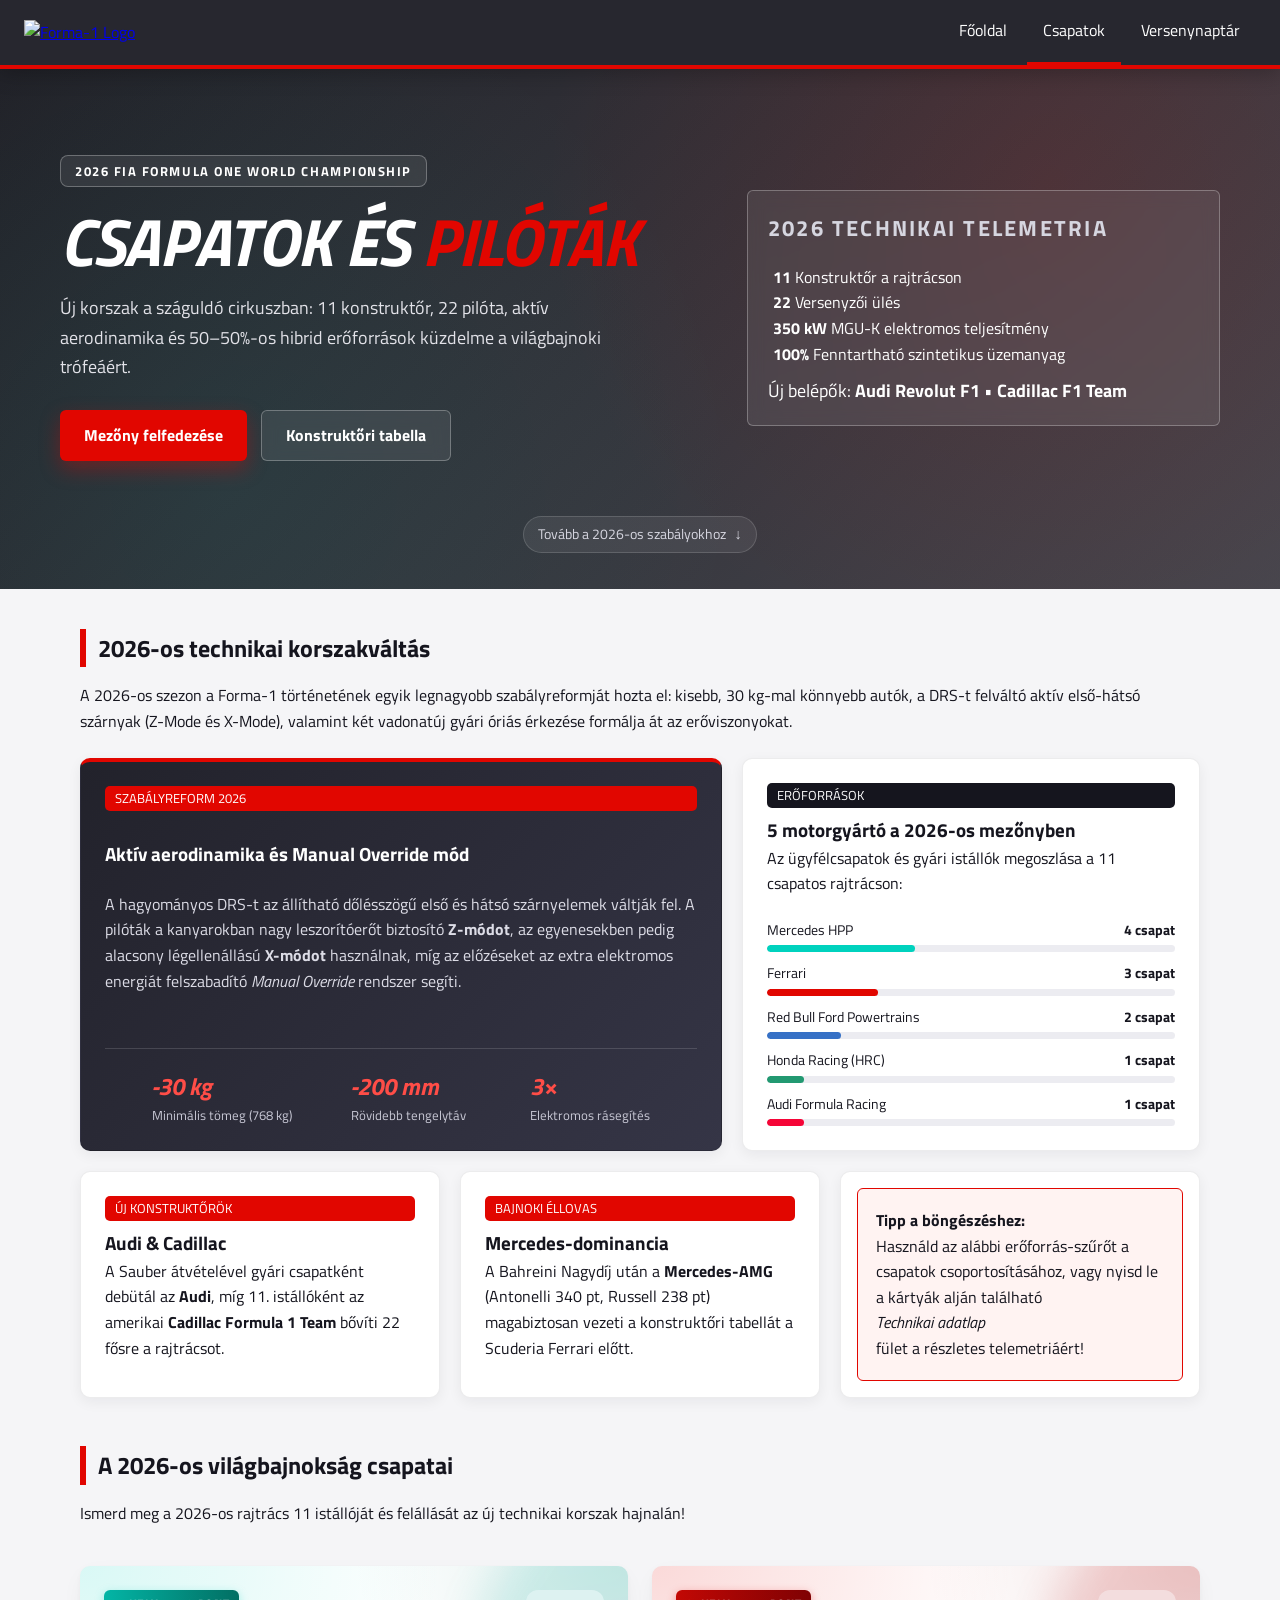
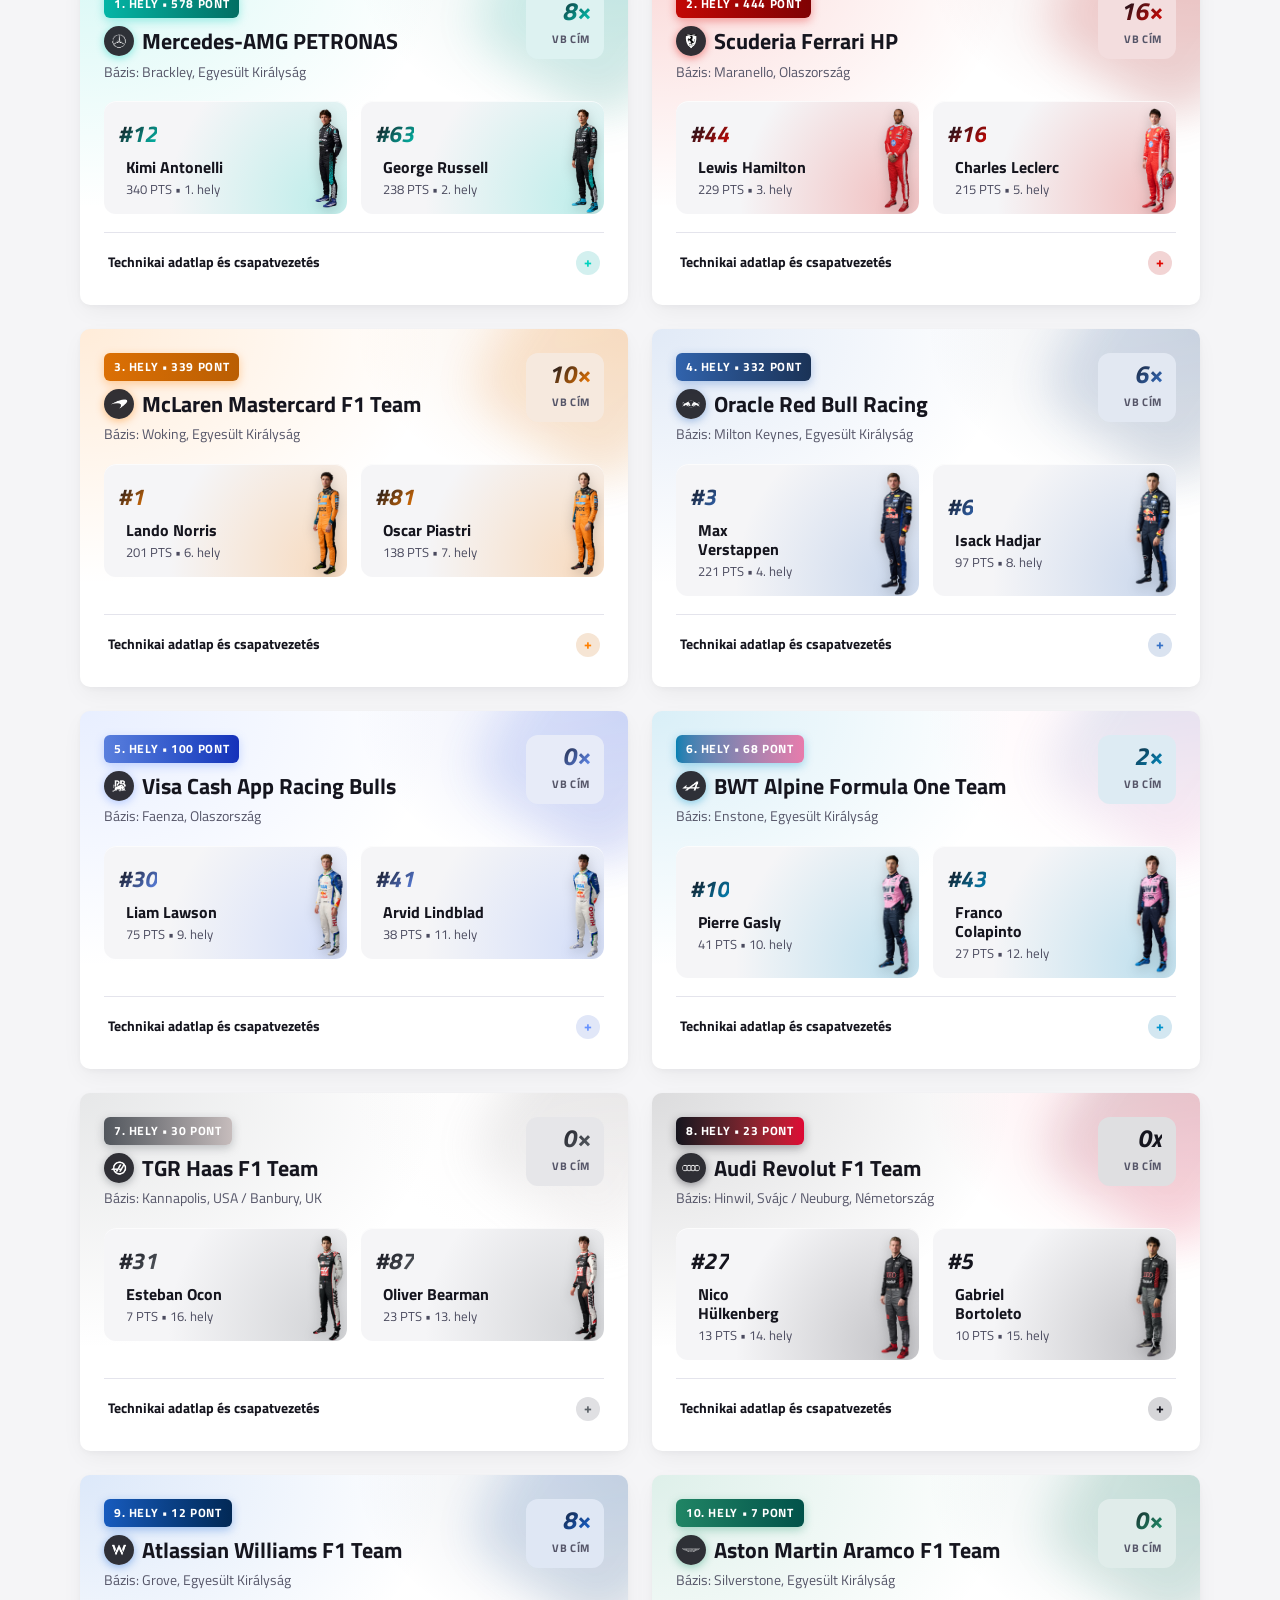
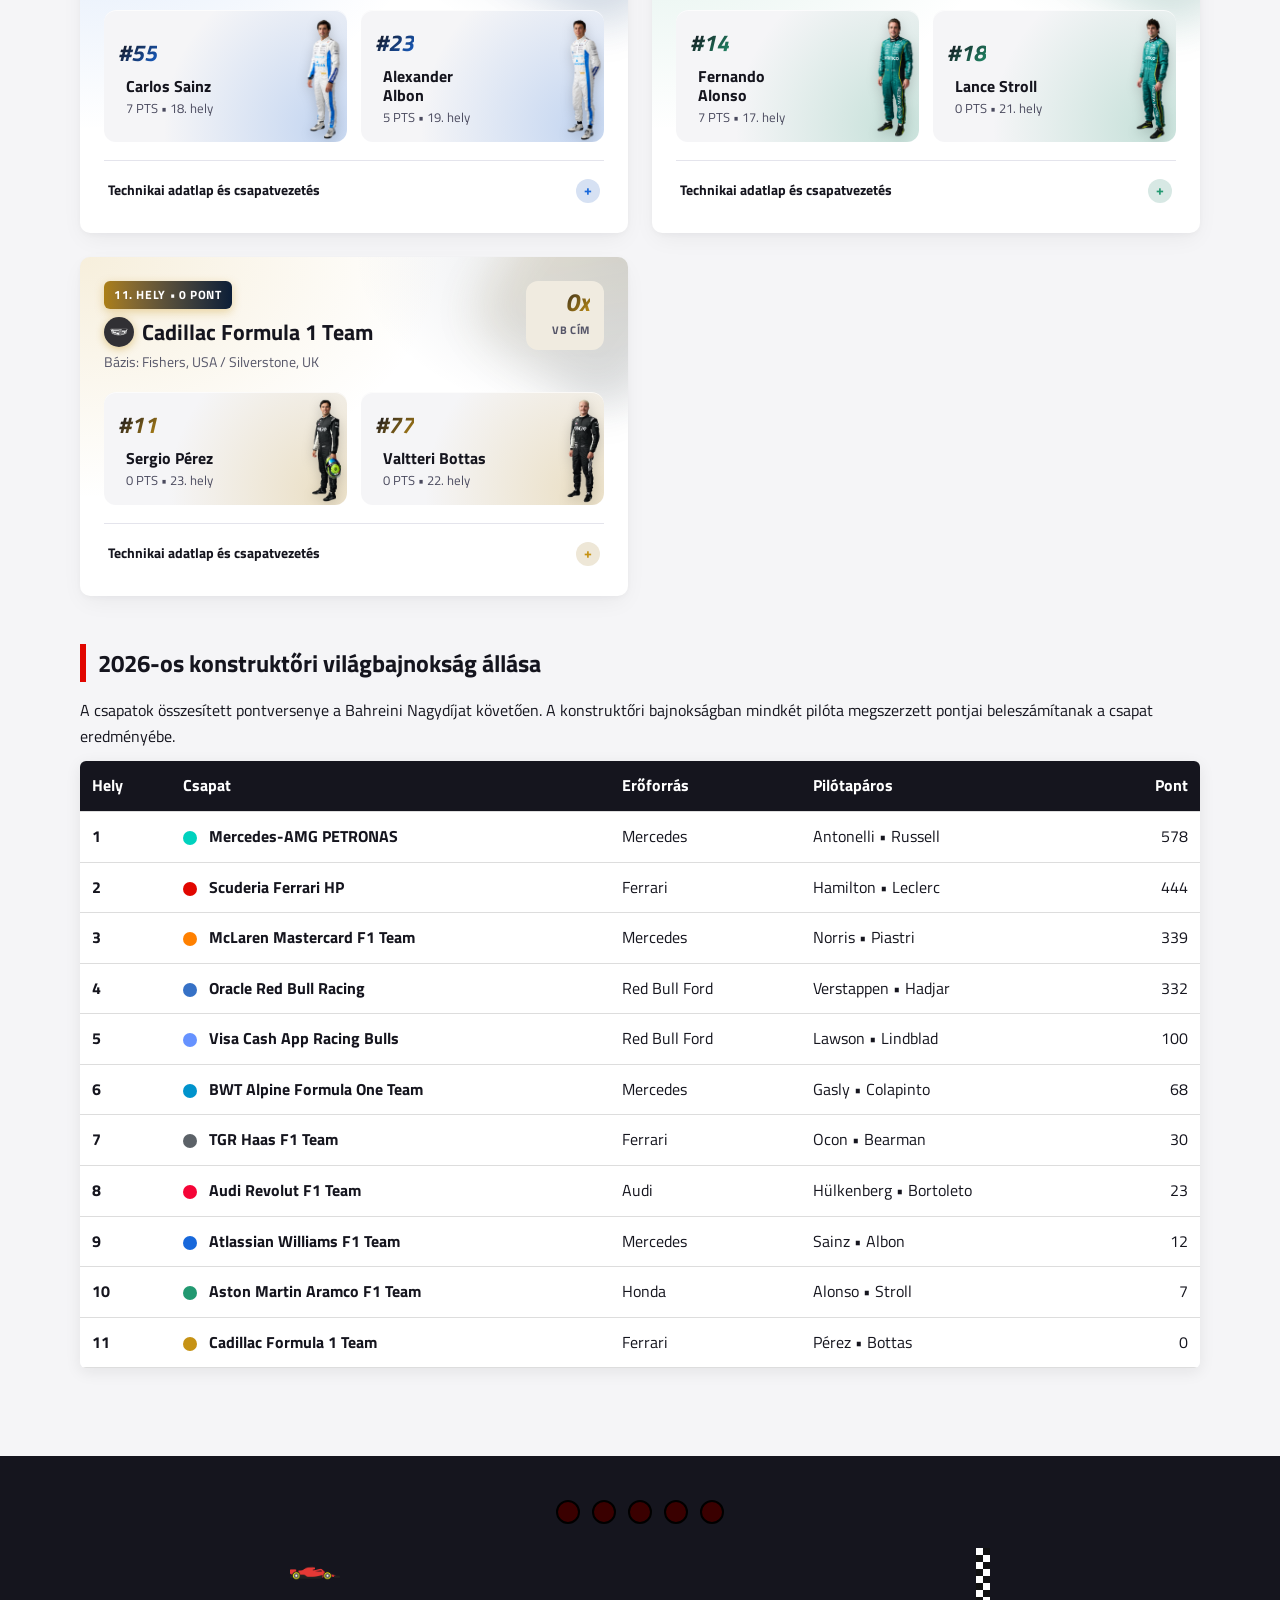
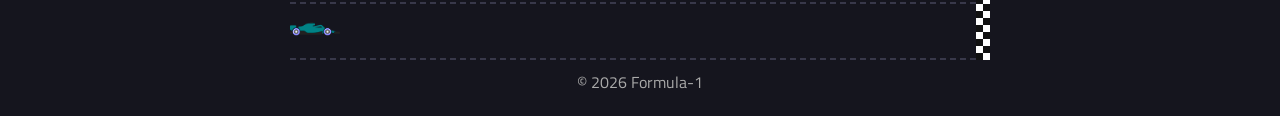
==== commit d3412bab: "csapatok: update - kártyák css" ====
--- a/csapatok.html
+++ b/csapatok.html
@@ -82,7 +82,7 @@
 
     <main class="csapatok-main">
 
-        <section class="blokk" id="bento-attekintes">
+        <section class="blokk">
             <h2>2026-os technikai korszakváltás</h2>
             <p>
                 A 2026-os szezon a Forma-1 történetének egyik legnagyobb szabályreformját hozta el:
@@ -151,7 +151,7 @@
                     <span class="cimke">BAJNOKI ÉLLOVAS</span>
                     <h3>Mercedes-dominancia</h3>
                     <p>
-                        A Bahreini Nagydíj után a <strong>Mercedes-AMG</strong> (Antonelli 320 pt, Russell 236 pt)
+                        A Bahreini Nagydíj után a <strong>Mercedes-AMG</strong> (Antonelli 340 pt, Russell 238 pt)
                         magabiztosan vezeti a konstruktőri tabellát a Scuderia Ferrari előtt.
                     </p>
                 </article>
@@ -166,7 +166,7 @@
             </div>
         </section>
 
-        <section class="blokk" id="csapat-racs">
+        <section class="blokk">
             <h2>A 2026-os világbajnokság csapatai</h2>
             <p>
                 Ismerd meg a 2026-os rajtrács 11 istállóját és felállását az új technikai korszak hajnalán!
@@ -614,7 +614,7 @@
                 </article>
 
                 <!-- tgr haaaas -->
-                <article class="kartya csapat-kartya" style="--csapat-szin:#5c6268; ; --csapat-masodlagos: #e10600;">
+                <article class="kartya csapat-kartya" style="--csapat-szin:#5c6268; ; --csapat-masodlagos: #dacfce;">
                     <div class="csapat-fejlec">
                         <div>
                             <span class="cimke">7. HELY &bull; 30 PONT</span>
@@ -687,7 +687,7 @@
                 </article>
 
                 <!-- ooodi -->
-                <article class="kartya csapat-kartya" style="--csapat-szin: #f50537; --csapat-masodlagos: #15151e;">
+                <article class="kartya csapat-kartya" style="--csapat-szin: #15151e; --csapat-masodlagos: #f50537;">
                     <div class="csapat-fejlec">
                         <div>
                             <span class="cimke">8. HELY &bull; 23 PONT</span>
@@ -937,6 +937,8 @@
                                     </div>
                                 </div>
                             </div>
+                            <img class="pilota-portre" src="kepek/csapatok/2026cadillacserper01right.avif"
+                                alt="Sergio Pérez">
                         </div>
 
                         <div class="kartya pilota">
@@ -950,6 +952,8 @@
                                     </div>
                                 </div>
                             </div>
+                            <img class="pilota-portre" src="kepek/csapatok/2026cadillacvalbot01right.avif"
+                                alt="Valtteri Bottas">
                         </div>
                     </div>
 
@@ -980,7 +984,7 @@
 
         </section>
 
-        <section class="blokk" id="konstruktori-tabla">
+        <section class="blokk">
             <h2>2026-os konstruktőri világbajnokság állása</h2>
             <p>
                 A csapatok összesített pontversenye a Bahreini Nagydíjat követően. A konstruktőri
--- a/csapatok.css
+++ b/csapatok.css
@@ -316,10 +316,12 @@
 
 
 .csapat-logo-kartya {
-  background-color: rgba(0, 0, 0, 0.651);
-  padding: 5px;
+  background-color: rgba(15, 15, 22, 0.85);
+  padding: 6px;
   border-radius: 999px;
   height: 30px;
+  box-shadow: 0 2px 8px color-mix(in srgb, var(--csapat-szin, var(--piros)) 45%, transparent);
+  transition: transform 0.3s ease, box-shadow 0.3s ease;
 }
 
 .csapatok-grid {
@@ -334,7 +336,7 @@
   max-width: calc(50% - 12px);
   min-width: min(480px, 100%);
   box-sizing: border-box;
-  border-top: 5px solid var(--csapat-szin, var(--piros));
+  border: none;
   border-radius: 10px;
   padding: 24px;
   display: flex;
@@ -342,17 +344,66 @@
   gap: 18px;
   position: relative;
   overflow: hidden;
-  background: #ffffff;
-  box-shadow: 0 4px 16px rgba(21, 21, 30, 0.08);
-  transition: transform 0.28s ease,
-    box-shadow 0.28s ease;
-}
+
+  background:
+    radial-gradient(120% 130% at 0% 0%, color-mix(in srgb, var(--csapat-szin, var(--piros)) 15%, transparent) 0%, transparent 55%),
+    radial-gradient(100% 100% at 100% 0%, color-mix(in srgb, var(--csapat-masodlagos, var(--sotet)) 12%, transparent) 0%, transparent 50%),
+    #ffffff;
+  box-shadow:
+    0 8px 24px -4px rgba(21, 21, 30, 0.06),
+    0 2px 6px -1px rgba(21, 21, 30, 0.04);
+  transition:
+    transform 0.4s ease,
+    box-shadow 0.4s ease,
+    opacity 0.35s ease,
+    filter 0.35s ease,
+    background 0.4s ease;
+  z-index: 1;
+}
+
+
+.kartya.csapat-kartya::before {
+  content: "";
+  position: absolute;
+  top: -50px;
+  right: -50px;
+  width: 180px;
+  height: 180px;
+  background: linear-gradient(135deg, var(--csapat-szin, var(--piros)), var(--csapat-masodlagos, var(--sotet)));
+  opacity: 0.14;
+  border-radius: 36px;
+  transform: rotate(35deg);
+  filter: blur(22px);
+  transition: transform 0.6s ease, opacity 0.4s ease, filter 0.4s ease;
+  pointer-events: none;
+  z-index: 0;
+}
+
 
 .kartya.csapat-kartya:hover {
-  transform:  translateY(-6px);
+  transform: translateY(-8px) scale(1.008);
+  background:
+    radial-gradient(130% 140% at 0% 0%, color-mix(in srgb, var(--csapat-szin, var(--piros)) 22%, transparent) 0%, transparent 65%),
+    radial-gradient(110% 110% at 100% 0%, color-mix(in srgb, var(--csapat-masodlagos, var(--sotet)) 18%, transparent) 0%, transparent 60%),
+    #ffffff;
   box-shadow:
-    0 16px 32px rgba(21, 21, 30, 0.16),
-    0 0 0 1px var(--csapat-szin, var(--piros));
+    0 24px 48px -12px color-mix(in srgb, var(--csapat-szin, var(--piros)) 32%, rgba(21, 21, 30, 0.2)),
+    0 12px 24px -8px color-mix(in srgb, var(--csapat-masodlagos, var(--sotet)) 22%, transparent);
+}
+
+.kartya.csapat-kartya:hover::before {
+  transform: rotate(15deg) scale(1.45);
+  opacity: 0.28;
+  filter: blur(18px);
+}
+
+.kartya.csapat-kartya:hover::after {
+  left: 160%;
+}
+
+.kartya.csapat-kartya:hover .csapat-logo-kartya {
+  transform: scale(1.08) rotate(-4deg);
+  box-shadow: 0 4px 14px color-mix(in srgb, var(--csapat-szin, var(--piros)) 75%, transparent);
 }
 
 .csapat-fejlec {
@@ -360,14 +411,25 @@
   justify-content: space-between;
   align-items: flex-start;
   gap: 16px;
-}
+  position: relative;
+  z-index: 2;
+}
+
 
 .csapat-kartya .cimke {
-  background: var(--sotet);
-  border-left: 3px solid var(--csapat-szin, var(--piros));
-  border-radius: 4px;
-  font-weight: 700;
-  letter-spacing: 0.04em;
+  display: inline-block;
+  padding: 4px 10px;
+  margin-bottom: 6px;
+  background: linear-gradient(90deg,
+      color-mix(in srgb, var(--csapat-szin, var(--piros)) 85%, #15151e),
+      color-mix(in srgb, var(--csapat-masodlagos, #15151e) 90%, #15151e));
+  color: #ffffff;
+  border: none;
+  border-radius: 6px;
+  font-size: 0.78rem;
+  font-weight: 700;
+  letter-spacing: 0.05em;
+  box-shadow: 0 3px 10px color-mix(in srgb, var(--csapat-szin, var(--piros)) 35%, transparent);
 }
 
 .csapat-fejlec h3 {
@@ -375,7 +437,7 @@
   margin-bottom: 2px;
   display: flex;
   align-items: center;
-  gap: 6px;
+  gap: 8px;
 }
 
 .csapat-alnev {
@@ -386,10 +448,17 @@
 
 .konstruktori-cimek {
   text-align: right;
-  background: var(--vilagos);
-  padding: 6px 12px;
-  border-radius: 8px;
+  background: color-mix(in srgb, var(--csapat-szin, var(--piros)) 10%, var(--vilagos));
+  padding: 8px 14px;
+  border-radius: 12px;
   min-width: 78px;
+  backdrop-filter: blur(6px);
+  transition: transform 0.3s ease, background 0.3s ease;
+}
+
+.kartya.csapat-kartya:hover .konstruktori-cimek {
+  background: color-mix(in srgb, var(--csapat-szin, var(--piros)) 18%, var(--vilagos));
+  transform: translateY(-2px);
 }
 
 .konstruktori-cimek .cim-szam {
@@ -397,7 +466,10 @@
   font-size: 1.55rem;
   line-height: 1.1;
   font-style: italic;
-  color: var(--sotet);
+  font-weight: 800;
+  background: linear-gradient(135deg, var(--sotet) 20%, var(--csapat-szin, var(--piros)) 100%);
+  background-clip: text;
+  color: transparent;
 }
 
 .konstruktori-cimek small {
@@ -411,28 +483,39 @@
   display: flex;
   flex-wrap: wrap;
   gap: 14px;
-}
+  position: relative;
+  z-index: 2;
+}
+
 
 .kartya.pilota {
   flex: 1 1 calc(50% - 7px);
   box-sizing: border-box;
-  background: var(--vilagos);
-  border-top: 3px solid var(--sotet);
-  border-left: 3px solid var(--csapat-szin, var(--piros));
+  border: none;
+  border-radius: 12px;
+  background:
+    radial-gradient(circle at 92% 90%, color-mix(in srgb, var(--csapat-szin, var(--piros)) 22%, transparent) 0%, transparent 65%),
+    var(--vilagos);
   padding: 14px;
   position: relative;
   overflow: hidden;
   min-height: 112px;
   display: flex;
   align-items: center;
-  box-shadow: none;
-  transition: transform 0.24s ease, background 0.24s ease;
+  box-shadow: inset 0 1px 0 rgba(255, 255, 255, 0.7);
+  transition:
+    transform 0.3s ease,
+    background 0.3s ease,
+    box-shadow 0.3s ease;
 }
 
 .kartya.pilota:hover {
-  transform: translateY(-3px);
-  background: #ededf2;
-  box-shadow: 0 6px 14px rgba(0, 0, 0, 0.08);
+  transform: translateY(-4px);
+  background:
+    radial-gradient(circle at 88% 85%, color-mix(in srgb, var(--csapat-szin, var(--piros)) 38%, transparent) 0%, transparent 72%),
+    #ededf4;
+  box-shadow:
+    0 10px 20px -6px color-mix(in srgb, var(--csapat-szin, var(--piros)) 28%, rgba(0, 0, 0, 0.1));
 }
 
 .pilota-adatok {
@@ -442,15 +525,18 @@
   max-width: 56%;
 }
 
+
 .rajtszam {
   display: inline-block;
-  font-size: 1.35rem;
-  font-weight: 700;
+  font-size: 1.45rem;
+  font-weight: 800;
   font-style: italic;
-  color: var(--sotet);
+  background: linear-gradient(135deg, var(--sotet) 15%, var(--csapat-szin, var(--piros)) 100%);
+  background-clip: text;
+  color: transparent;
   margin-bottom: 6px;
-  padding-bottom: 2px;
-  border-bottom: 2px solid var(--csapat-szin, var(--piros));
+  padding-bottom: 0;
+  border-bottom: none;
 }
 
 .pilota-nev-blokk {
@@ -466,8 +552,8 @@
 
 .pilota-nev-blokk .fi {
   font-size: 1.25rem;
-  border-radius: 2px;
-  box-shadow: 0 1px 3px rgba(0, 0, 0, 0.2);
+  border-radius: 3px;
+  box-shadow: 0 2px 4px rgba(0, 0, 0, 0.18);
 }
 
 .pilota-nev-blokk strong {
@@ -496,12 +582,13 @@
   object-position: bottom right;
   z-index: 1;
   pointer-events: none;
-  filter: drop-shadow(0 4px 6px rgba(0, 0, 0, 0.2));
-  transition: transform 0.28s ease;
+  filter: drop-shadow(0 4px 6px rgba(0, 0, 0, 0.18));
+  transition: transform 0.35s ease;
 }
 
 .kartya.pilota:hover .pilota-portre {
-  transform: scale(1.06);
+  transform: scale(1.08) translateY(-2px);
+
 }
 
 .tech-adatok {
@@ -520,10 +607,9 @@
   justify-content: space-between;
   align-items: center;
   padding: 6px 4px;
-  border-radius: 4px;
+  border-radius: 6px;
   transition: color 0.2s ease;
 }
-
 
 .tech-adatok summary::after {
   content: "+";
@@ -533,32 +619,33 @@
   width: 24px;
   height: 24px;
   border-radius: 50%;
-  background: var(--vilagos);
-  color: var(--piros);
-  font-weight: 700;
-  transition: transform 0.25s ease, background 0.25s ease, color 0.25s ease;
+  background: color-mix(in srgb, var(--csapat-szin, var(--piros)) 14%, var(--vilagos));
+  color: var(--csapat-szin, var(--piros));
+  font-weight: 700;
+  transition: transform 0.3s ease, background 0.25s ease, color 0.25s ease;
 }
 
 .tech-adatok[open] summary::after {
   content: "−";
-  background: var(--piros);
+  background: var(--csapat-szin, var(--piros));
   color: #ffffff;
   transform: rotate(180deg);
 }
 
 .tech-adatok summary:hover {
-  color: var(--piros);
-}
-
+  color: var(--csapat-szin, var(--piros));
+}
 
 .tech-racs {
   display: flex;
   flex-wrap: wrap;
   gap: 10px 16px;
   margin-top: 12px;
-  padding: 12px;
-  background: var(--vilagos);
-  border-radius: 6px;
+  padding: 14px;
+  background: linear-gradient(135deg,
+      color-mix(in srgb, var(--csapat-szin, var(--piros)) 7%, var(--vilagos)),
+      var(--vilagos));
+  border-radius: 10px;
   font-size: 0.85rem;
 }
 
@@ -585,8 +672,8 @@
   box-shadow: 0 4px 16px rgba(21, 21, 30, 0.08);
 }
 
-@media (max-width: 430px){
-  .tabla-gorgeto{
+@media (max-width: 430px) {
+  .tabla-gorgeto {
     overflow-x: auto;
   }
 }
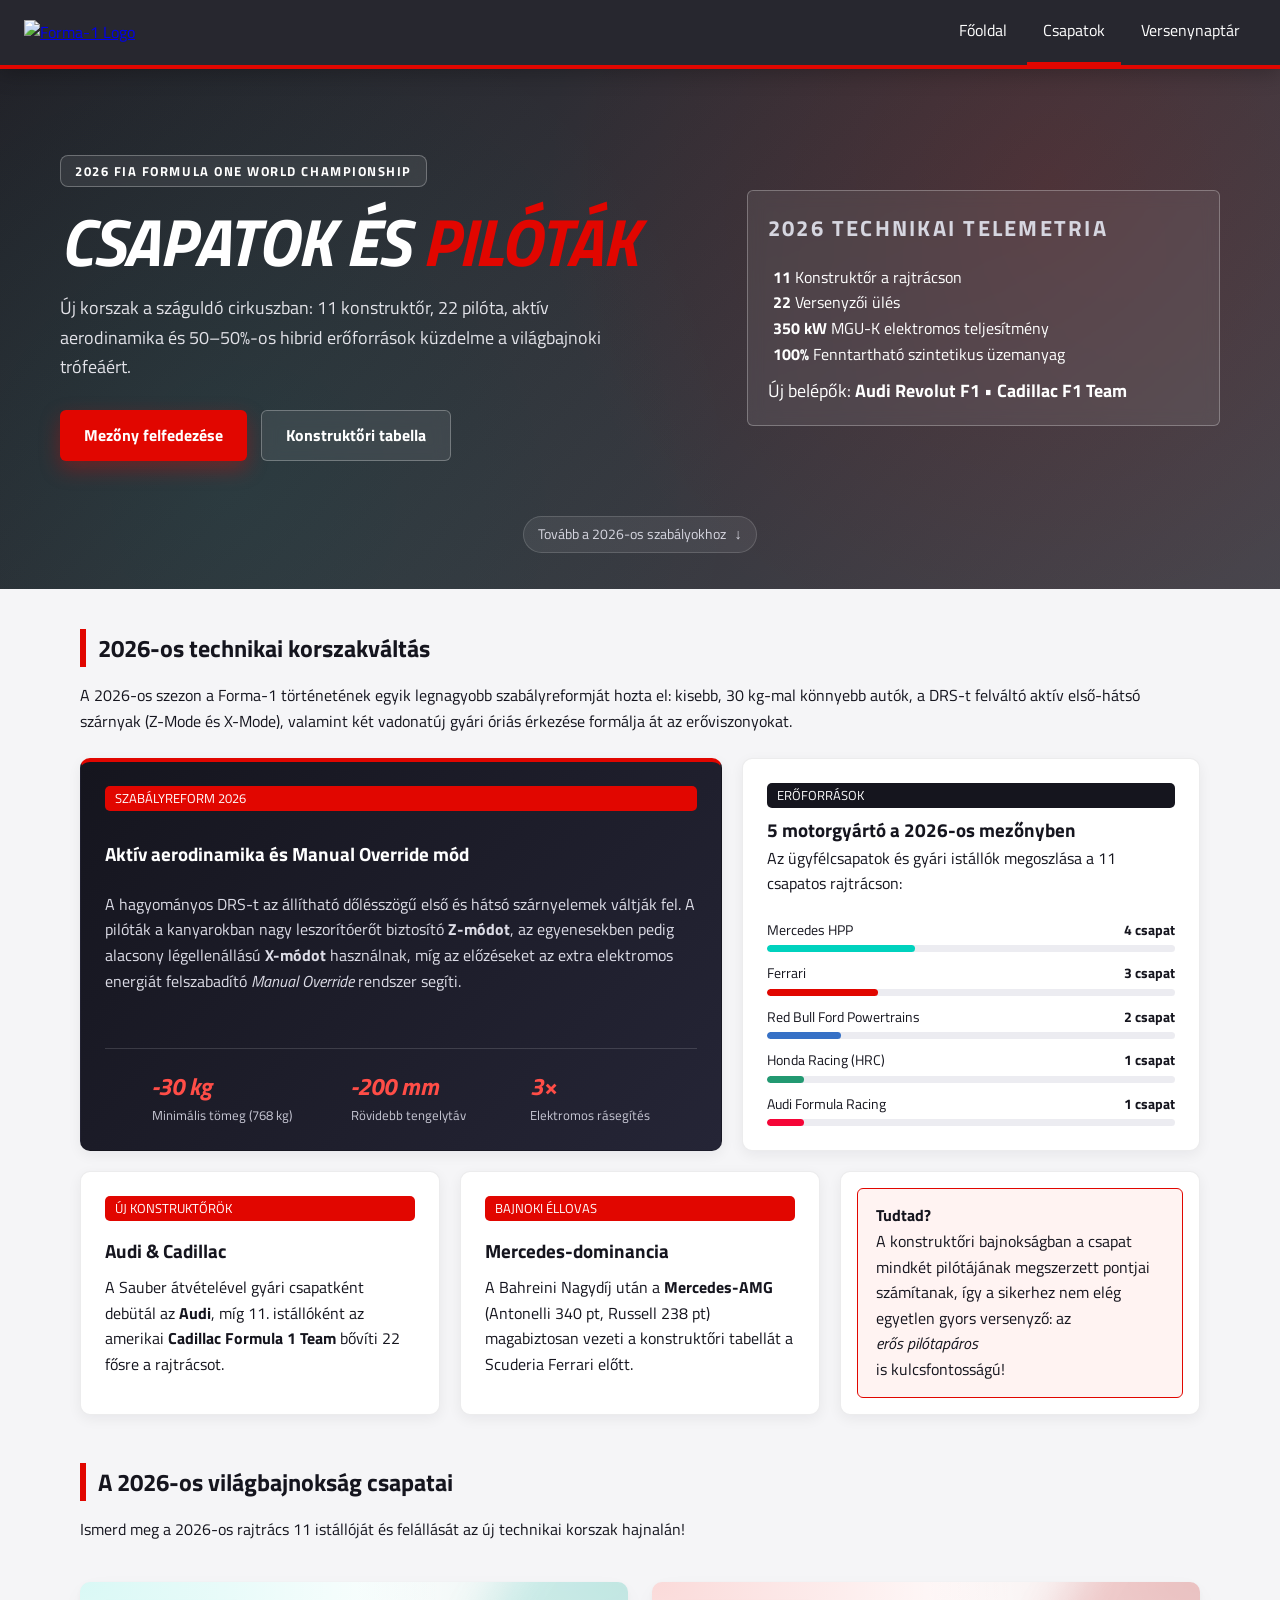
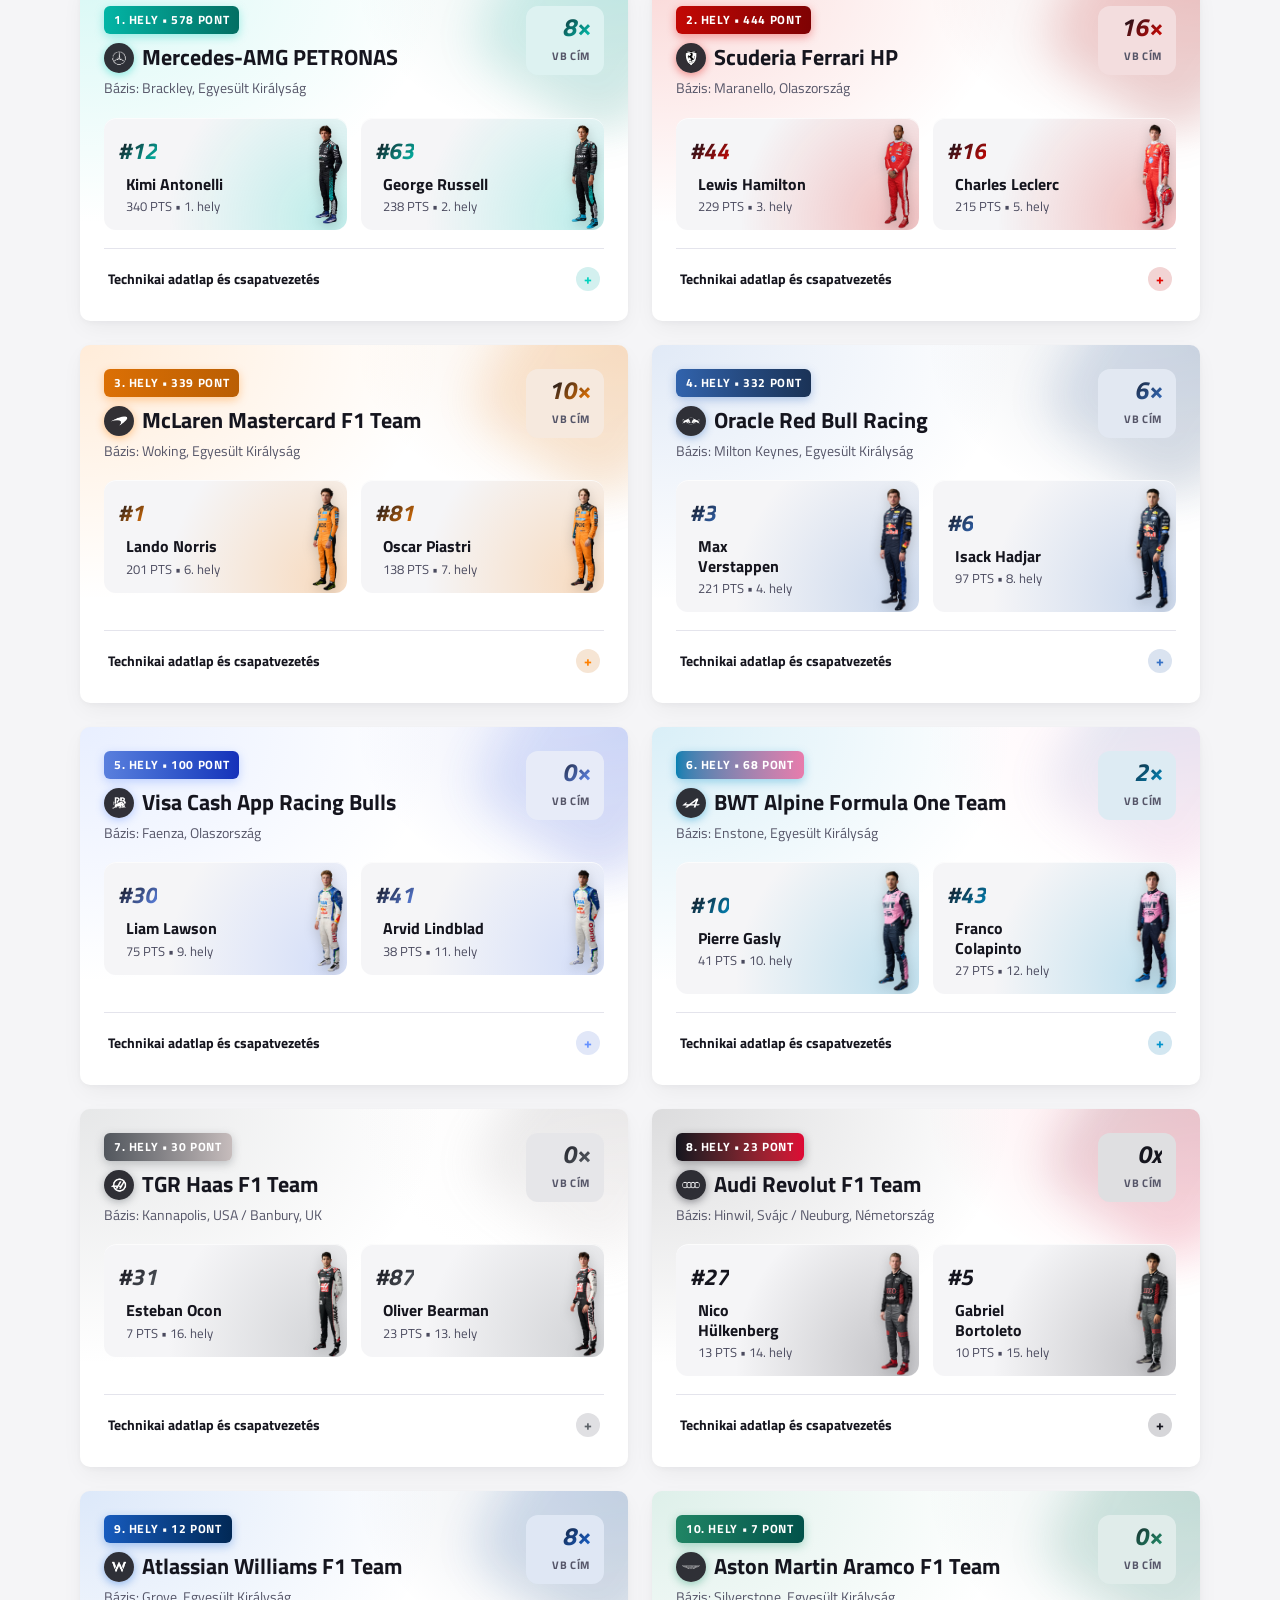
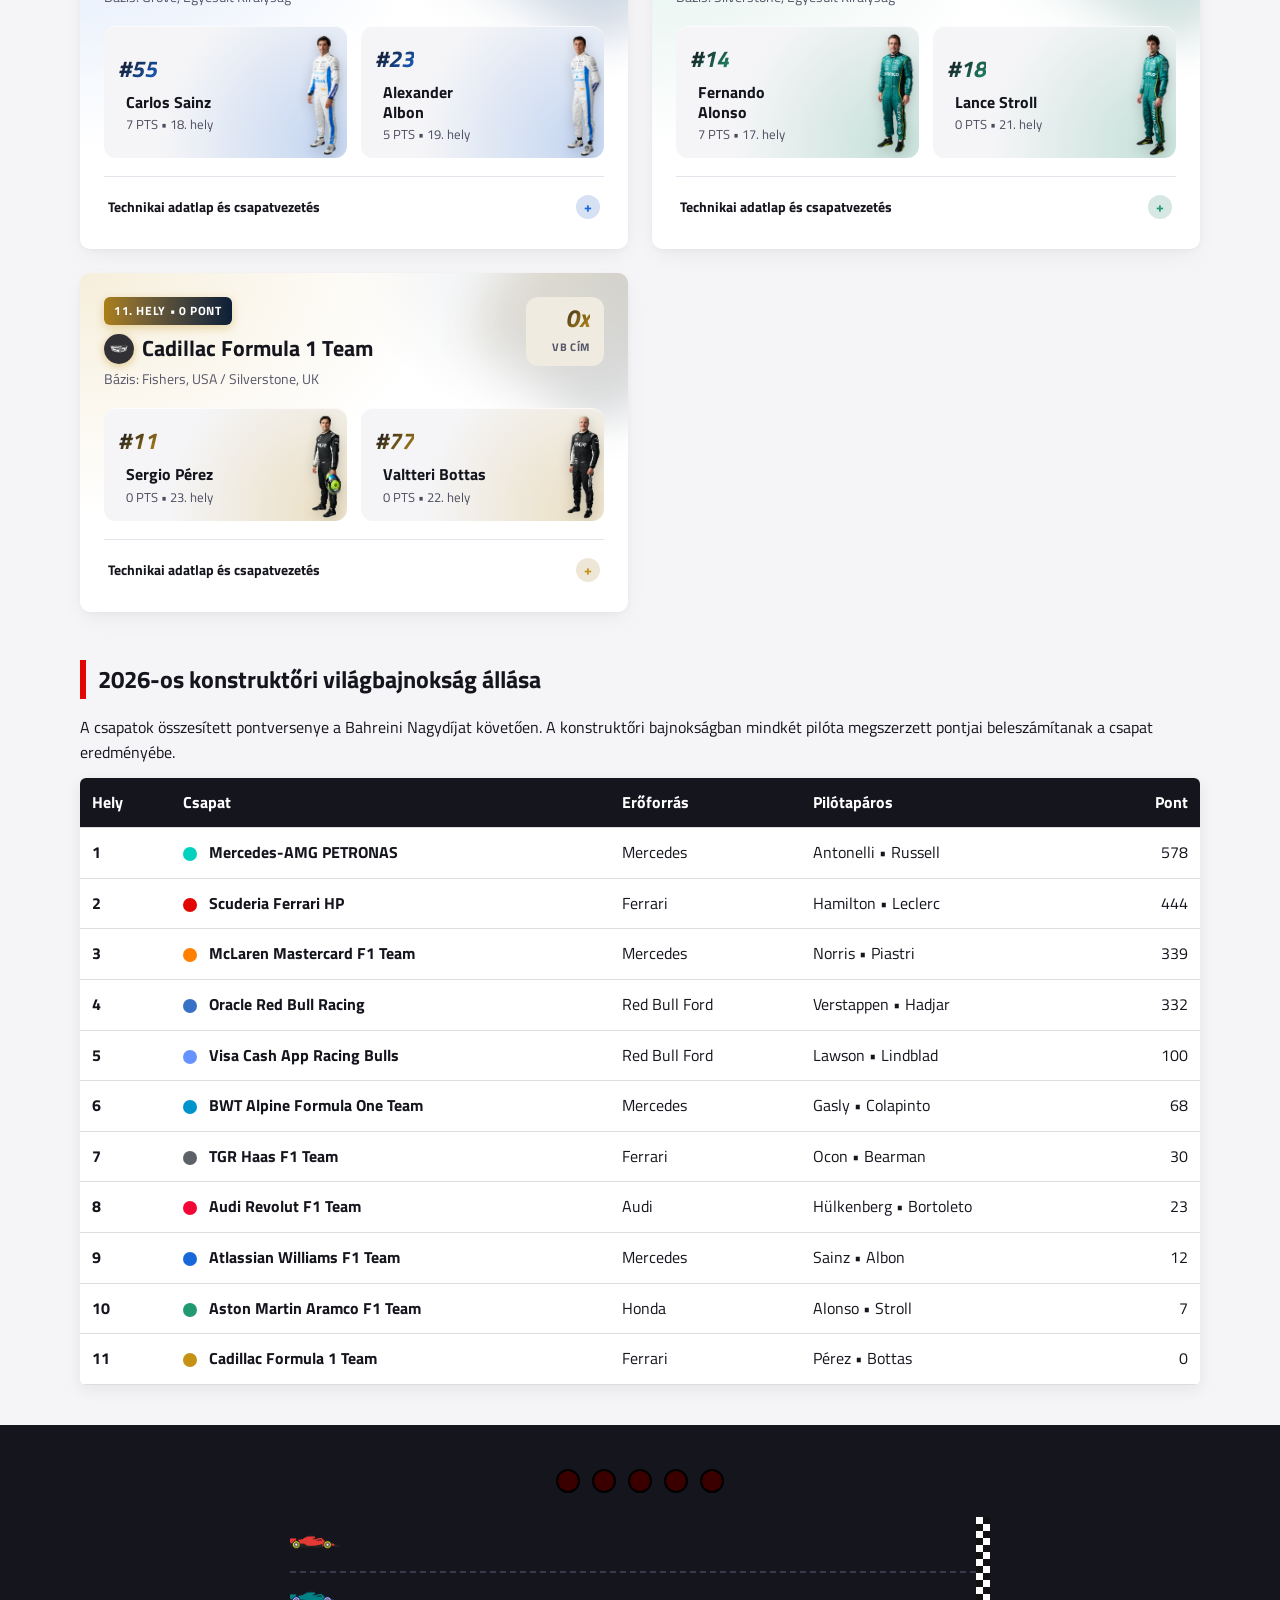
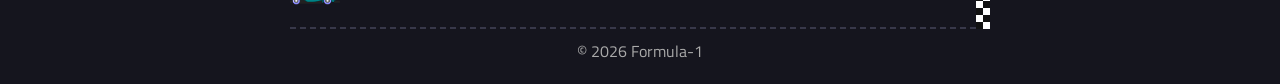
==== commit 886899a9: "csapatok: update - btn scroll + tipp" ====
--- a/csapatok.html
+++ b/csapatok.html
@@ -13,12 +13,13 @@
     <link rel="stylesheet"
         href="https://fonts.googleapis.com/css2?family=Titillium+Web:ital,wght@0,400;0,600;0,700;1,700&display=swap">
     <link rel="stylesheet" href="https://cdn.jsdelivr.net/gh/lipis/flag-icons@7.3.2/css/flag-icons.min.css" />
+    <link rel="shortcut icon" href="kepek/f1-d5bm0049jsa71hwfvvf1pw.png" type="image/png">
 </head>
 
 <body>
 
-    <header class="ragados-fejlec">
-        <a href="index.html" class="logo_kep">
+    <header class="ragados-fejlec logo_kep">
+        <a href="index.html">
             <img src="https://logodownload.org/wp-content/uploads/2016/11/formula-1-logo-5-3.png" alt="Forma-1 Logo">
         </a>
         <nav>
@@ -82,7 +83,7 @@
 
     <main class="csapatok-main">
 
-        <section class="blokk">
+        <section class="blokk" id="bento-attekintes">
             <h2>2026-os technikai korszakváltás</h2>
             <p>
                 A 2026-os szezon a Forma-1 történetének egyik legnagyobb szabályreformját hozta el:
@@ -158,15 +159,15 @@
 
                 <article class="bento-csempe bento-4 bento-info-csempe">
                     <div class="info bento-info">
-                        <strong>Tipp a böngészéshez:</strong> Használd az alábbi erőforrás-szűrőt a csapatok
-                        csoportosításához, vagy nyisd le a kártyák alján található <em>Technikai adatlap</em>
-                        fület a részletes telemetriáért!
+                        <strong>Tudtad?</strong> A konstruktőri bajnokságban a csapat mindkét
+                        pilótájának megszerzett pontjai számítanak, így a sikerhez nem elég
+                        egyetlen gyors versenyző: az <em>erős pilótapáros</em> is kulcsfontosságú!
                     </div>
                 </article>
             </div>
         </section>
 
-        <section class="blokk">
+        <section class="blokk" id="csapat-racs">
             <h2>A 2026-os világbajnokság csapatai</h2>
             <p>
                 Ismerd meg a 2026-os rajtrács 11 istállóját és felállását az új technikai korszak hajnalán!
@@ -984,144 +985,144 @@
 
         </section>
 
-        <section class="blokk">
-            <h2>2026-os konstruktőri világbajnokság állása</h2>
-            <p>
-                A csapatok összesített pontversenye a Bahreini Nagydíjat követően. A konstruktőri
-                bajnokságban mindkét pilóta megszerzett pontjai beleszámítanak a csapat eredményébe.
-            </p>
-
-            <div class="tabla-gorgeto">
-                <table class="allas">
-                    <thead>
-                        <tr>
-                            <th>Hely</th>
-                            <th>Csapat</th>
-                            <th>Erőforrás</th>
-                            <th>Pilótapáros</th>
-                            <th>Pont</th>
-                        </tr>
-                    </thead>
-                    <tbody>
-                        <tr>
-                            <td>1</td>
-                            <td>
-                                <span class="pont" style="background: #00d2be;"></span>
-                                <strong>Mercedes-AMG PETRONAS</strong>
-                            </td>
-                            <td>Mercedes</td>
-                            <td><span class="fi fi-it"></span> Antonelli &bull; <span class="fi fi-gb"></span> Russell
-                            </td>
-                            <td>578</td>
-                        </tr>
-                        <tr>
-                            <td>2</td>
-                            <td>
-                                <span class="pont" style="background: #e10600;"></span>
-                                <strong>Scuderia Ferrari HP</strong>
-                            </td>
-                            <td>Ferrari</td>
-                            <td><span class="fi fi-gb"></span> Hamilton &bull; <span class="fi fi-mc"></span> Leclerc
-                            </td>
-                            <td>444</td>
-                        </tr>
-                        <tr>
-                            <td>3</td>
-                            <td>
-                                <span class="pont" style="background: #ff8000;"></span>
-                                <strong>McLaren Mastercard F1 Team</strong>
-                            </td>
-                            <td>Mercedes</td>
-                            <td><span class="fi fi-gb"></span> Norris &bull; <span class="fi fi-au"></span> Piastri</td>
-                            <td>339</td>
-                        </tr>
-                        <tr>
-                            <td>4</td>
-                            <td>
-                                <span class="pont" style="background: #3671c6;"></span>
-                                <strong>Oracle Red Bull Racing</strong>
-                            </td>
-                            <td>Red Bull Ford</td>
-                            <td><span class="fi fi-nl"></span> Verstappen &bull; <span class="fi fi-fr"></span> Hadjar
-                            </td>
-                            <td>332</td>
-                        </tr>
-                        <tr>
-                            <td>5</td>
-                            <td>
-                                <span class="pont" style="background: #6692ff;"></span>
-                                <strong>Visa Cash App Racing Bulls</strong>
-                            </td>
-                            <td>Red Bull Ford</td>
-                            <td><span class="fi fi-nz"></span> Lawson &bull; <span class="fi fi-gb"></span> Lindblad
-                            </td>
-                            <td>100</td>
-                        </tr>
-                        <tr>
-                            <td>6</td>
-                            <td>
-                                <span class="pont" style="background: #0093cc;"></span>
-                                <strong>BWT Alpine Formula One Team</strong>
-                            </td>
-                            <td>Mercedes</td>
-                            <td><span class="fi fi-fr"></span> Gasly &bull; <span class="fi fi-ar"></span> Colapinto
-                            </td>
-                            <td>68</td>
-                        </tr>
-                        <tr>
-                            <td>7</td>
-                            <td>
-                                <span class="pont" style="background: #5c6268;"></span>
-                                <strong>TGR Haas F1 Team</strong>
-                            </td>
-                            <td>Ferrari</td>
-                            <td><span class="fi fi-fr"></span> Ocon &bull; <span class="fi fi-gb"></span> Bearman</td>
-                            <td>30</td>
-                        </tr>
-                        <tr>
-                            <td>8</td>
-                            <td>
-                                <span class="pont" style="background: #f50537;"></span>
-                                <strong>Audi Revolut F1 Team</strong>
-                            </td>
-                            <td>Audi</td>
-                            <td><span class="fi fi-de"></span> Hülkenberg &bull; <span class="fi fi-br"></span>
-                                Bortoleto</td>
-                            <td>23</td>
-                        </tr>
-                        <tr>
-                            <td>9</td>
-                            <td>
-                                <span class="pont" style="background: #1868db;"></span>
-                                <strong>Atlassian Williams F1 Team</strong>
-                            </td>
-                            <td>Mercedes</td>
-                            <td><span class="fi fi-es"></span> Sainz &bull; <span class="fi fi-th"></span> Albon</td>
-                            <td>12</td>
-                        </tr>
-                        <tr>
-                            <td>10</td>
-                            <td>
-                                <span class="pont" style="background: #229971;"></span>
-                                <strong>Aston Martin Aramco F1 Team</strong>
-                            </td>
-                            <td>Honda</td>
-                            <td><span class="fi fi-es"></span> Alonso &bull; <span class="fi fi-ca"></span> Stroll</td>
-                            <td>7</td>
-                        </tr>
-                        <tr>
-                            <td>11</td>
-                            <td>
-                                <span class="pont" style="background: #c69214;"></span>
-                                <strong>Cadillac Formula 1 Team</strong>
-                            </td>
-                            <td>Ferrari</td>
-                            <td><span class="fi fi-mx"></span> Pérez &bull; <span class="fi fi-fi"></span> Bottas</td>
-                            <td>0</td>
-                        </tr>
-                    </tbody>
-                </table>
-            </div>
+        <section class="blokk" id="konstruktori-tabla"></section>
+        <h2>2026-os konstruktőri világbajnokság állása</h2>
+        <p>
+            A csapatok összesített pontversenye a Bahreini Nagydíjat követően. A konstruktőri
+            bajnokságban mindkét pilóta megszerzett pontjai beleszámítanak a csapat eredményébe.
+        </p>
+
+        <div class="tabla-gorgeto">
+            <table class="allas">
+                <thead>
+                    <tr>
+                        <th>Hely</th>
+                        <th>Csapat</th>
+                        <th>Erőforrás</th>
+                        <th>Pilótapáros</th>
+                        <th>Pont</th>
+                    </tr>
+                </thead>
+                <tbody>
+                    <tr>
+                        <td>1</td>
+                        <td>
+                            <span class="pont" style="background: #00d2be;"></span>
+                            <strong>Mercedes-AMG PETRONAS</strong>
+                        </td>
+                        <td>Mercedes</td>
+                        <td><span class="fi fi-it"></span> Antonelli &bull; <span class="fi fi-gb"></span> Russell
+                        </td>
+                        <td>578</td>
+                    </tr>
+                    <tr>
+                        <td>2</td>
+                        <td>
+                            <span class="pont" style="background: #e10600;"></span>
+                            <strong>Scuderia Ferrari HP</strong>
+                        </td>
+                        <td>Ferrari</td>
+                        <td><span class="fi fi-gb"></span> Hamilton &bull; <span class="fi fi-mc"></span> Leclerc
+                        </td>
+                        <td>444</td>
+                    </tr>
+                    <tr>
+                        <td>3</td>
+                        <td>
+                            <span class="pont" style="background: #ff8000;"></span>
+                            <strong>McLaren Mastercard F1 Team</strong>
+                        </td>
+                        <td>Mercedes</td>
+                        <td><span class="fi fi-gb"></span> Norris &bull; <span class="fi fi-au"></span> Piastri</td>
+                        <td>339</td>
+                    </tr>
+                    <tr>
+                        <td>4</td>
+                        <td>
+                            <span class="pont" style="background: #3671c6;"></span>
+                            <strong>Oracle Red Bull Racing</strong>
+                        </td>
+                        <td>Red Bull Ford</td>
+                        <td><span class="fi fi-nl"></span> Verstappen &bull; <span class="fi fi-fr"></span> Hadjar
+                        </td>
+                        <td>332</td>
+                    </tr>
+                    <tr>
+                        <td>5</td>
+                        <td>
+                            <span class="pont" style="background: #6692ff;"></span>
+                            <strong>Visa Cash App Racing Bulls</strong>
+                        </td>
+                        <td>Red Bull Ford</td>
+                        <td><span class="fi fi-nz"></span> Lawson &bull; <span class="fi fi-gb"></span> Lindblad
+                        </td>
+                        <td>100</td>
+                    </tr>
+                    <tr>
+                        <td>6</td>
+                        <td>
+                            <span class="pont" style="background: #0093cc;"></span>
+                            <strong>BWT Alpine Formula One Team</strong>
+                        </td>
+                        <td>Mercedes</td>
+                        <td><span class="fi fi-fr"></span> Gasly &bull; <span class="fi fi-ar"></span> Colapinto
+                        </td>
+                        <td>68</td>
+                    </tr>
+                    <tr>
+                        <td>7</td>
+                        <td>
+                            <span class="pont" style="background: #5c6268;"></span>
+                            <strong>TGR Haas F1 Team</strong>
+                        </td>
+                        <td>Ferrari</td>
+                        <td><span class="fi fi-fr"></span> Ocon &bull; <span class="fi fi-gb"></span> Bearman</td>
+                        <td>30</td>
+                    </tr>
+                    <tr>
+                        <td>8</td>
+                        <td>
+                            <span class="pont" style="background: #f50537;"></span>
+                            <strong>Audi Revolut F1 Team</strong>
+                        </td>
+                        <td>Audi</td>
+                        <td><span class="fi fi-de"></span> Hülkenberg &bull; <span class="fi fi-br"></span>
+                            Bortoleto</td>
+                        <td>23</td>
+                    </tr>
+                    <tr>
+                        <td>9</td>
+                        <td>
+                            <span class="pont" style="background: #1868db;"></span>
+                            <strong>Atlassian Williams F1 Team</strong>
+                        </td>
+                        <td>Mercedes</td>
+                        <td><span class="fi fi-es"></span> Sainz &bull; <span class="fi fi-th"></span> Albon</td>
+                        <td>12</td>
+                    </tr>
+                    <tr>
+                        <td>10</td>
+                        <td>
+                            <span class="pont" style="background: #229971;"></span>
+                            <strong>Aston Martin Aramco F1 Team</strong>
+                        </td>
+                        <td>Honda</td>
+                        <td><span class="fi fi-es"></span> Alonso &bull; <span class="fi fi-ca"></span> Stroll</td>
+                        <td>7</td>
+                    </tr>
+                    <tr>
+                        <td>11</td>
+                        <td>
+                            <span class="pont" style="background: #c69214;"></span>
+                            <strong>Cadillac Formula 1 Team</strong>
+                        </td>
+                        <td>Ferrari</td>
+                        <td><span class="fi fi-mx"></span> Pérez &bull; <span class="fi fi-fi"></span> Bottas</td>
+                        <td>0</td>
+                    </tr>
+                </tbody>
+            </table>
+        </div>
         </section>
     </main>
 
--- a/csapatok.css
+++ b/csapatok.css
@@ -1,10 +1,5 @@
-.ragados-fejlec {
-  position: sticky;
-  top: 0;
-  z-index: 100;
-  background: rgba(21, 21, 30, 0.92);
-  backdrop-filter: blur(12px);
-  box-shadow: 0 4px 20px rgba(0, 0, 0, 0.25);
+html {
+  scroll-behavior: smooth;
 }
 
 .hero.hero-csapatok {
@@ -223,7 +218,7 @@
 }
 
 .bento-sotet {
-  background: linear-gradient(135deg, #22222b 0%, #353546 100%);
+  background: linear-gradient(135deg, #15151e 0%, #252536 100%);
   color: #ffffff;
   border-top: 4px solid var(--piros);
 }
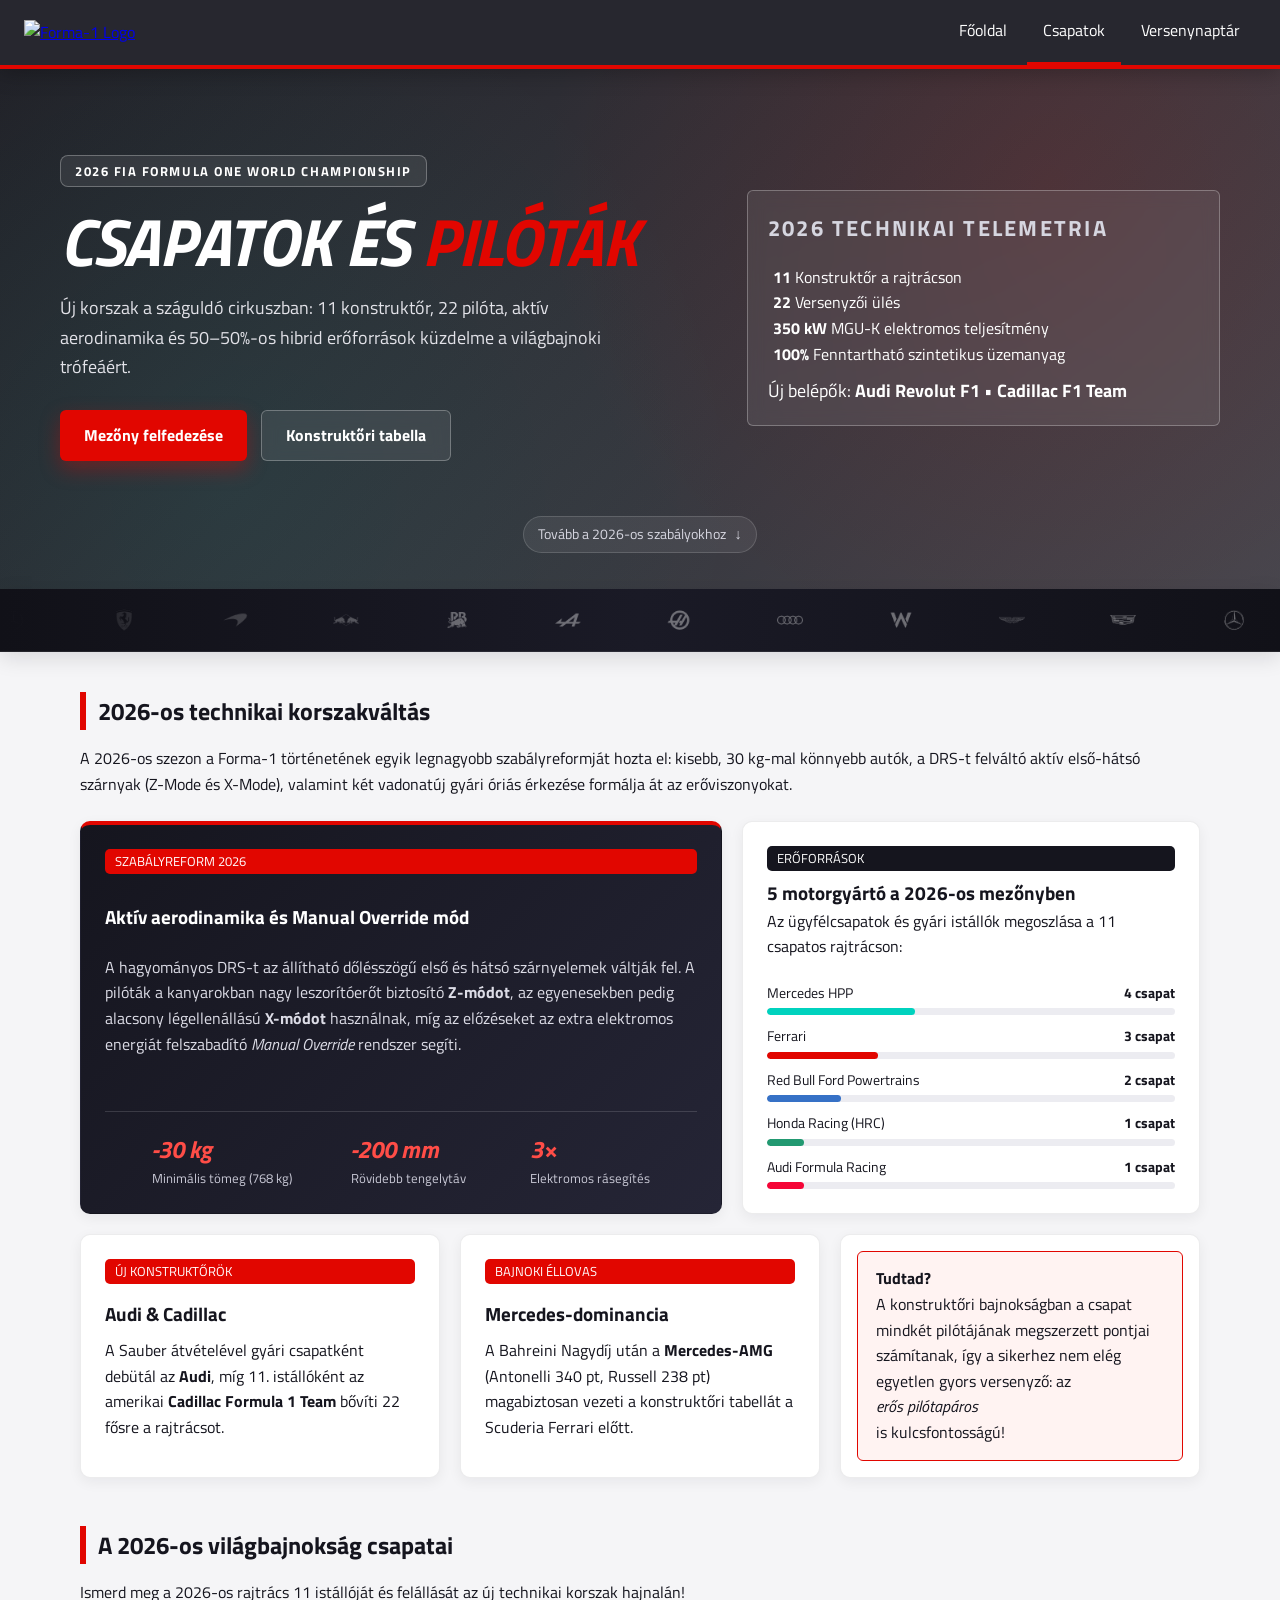
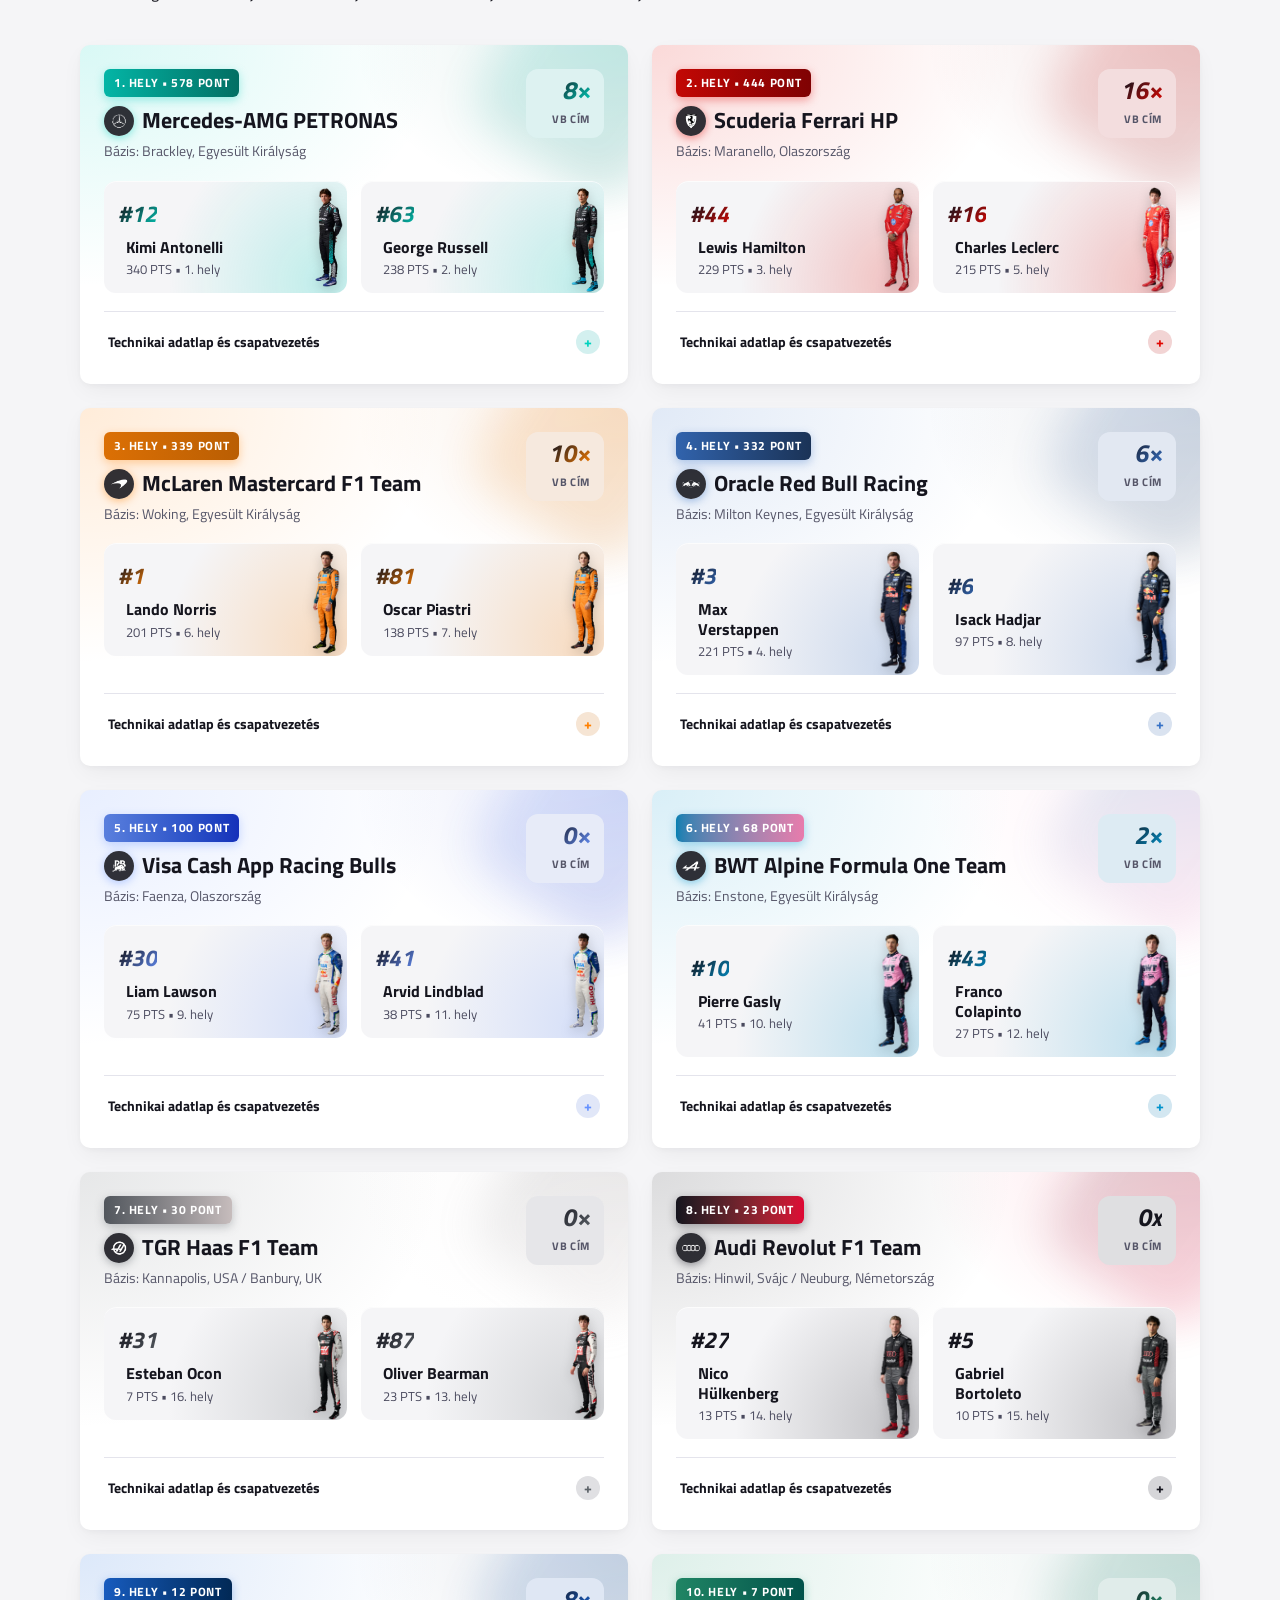
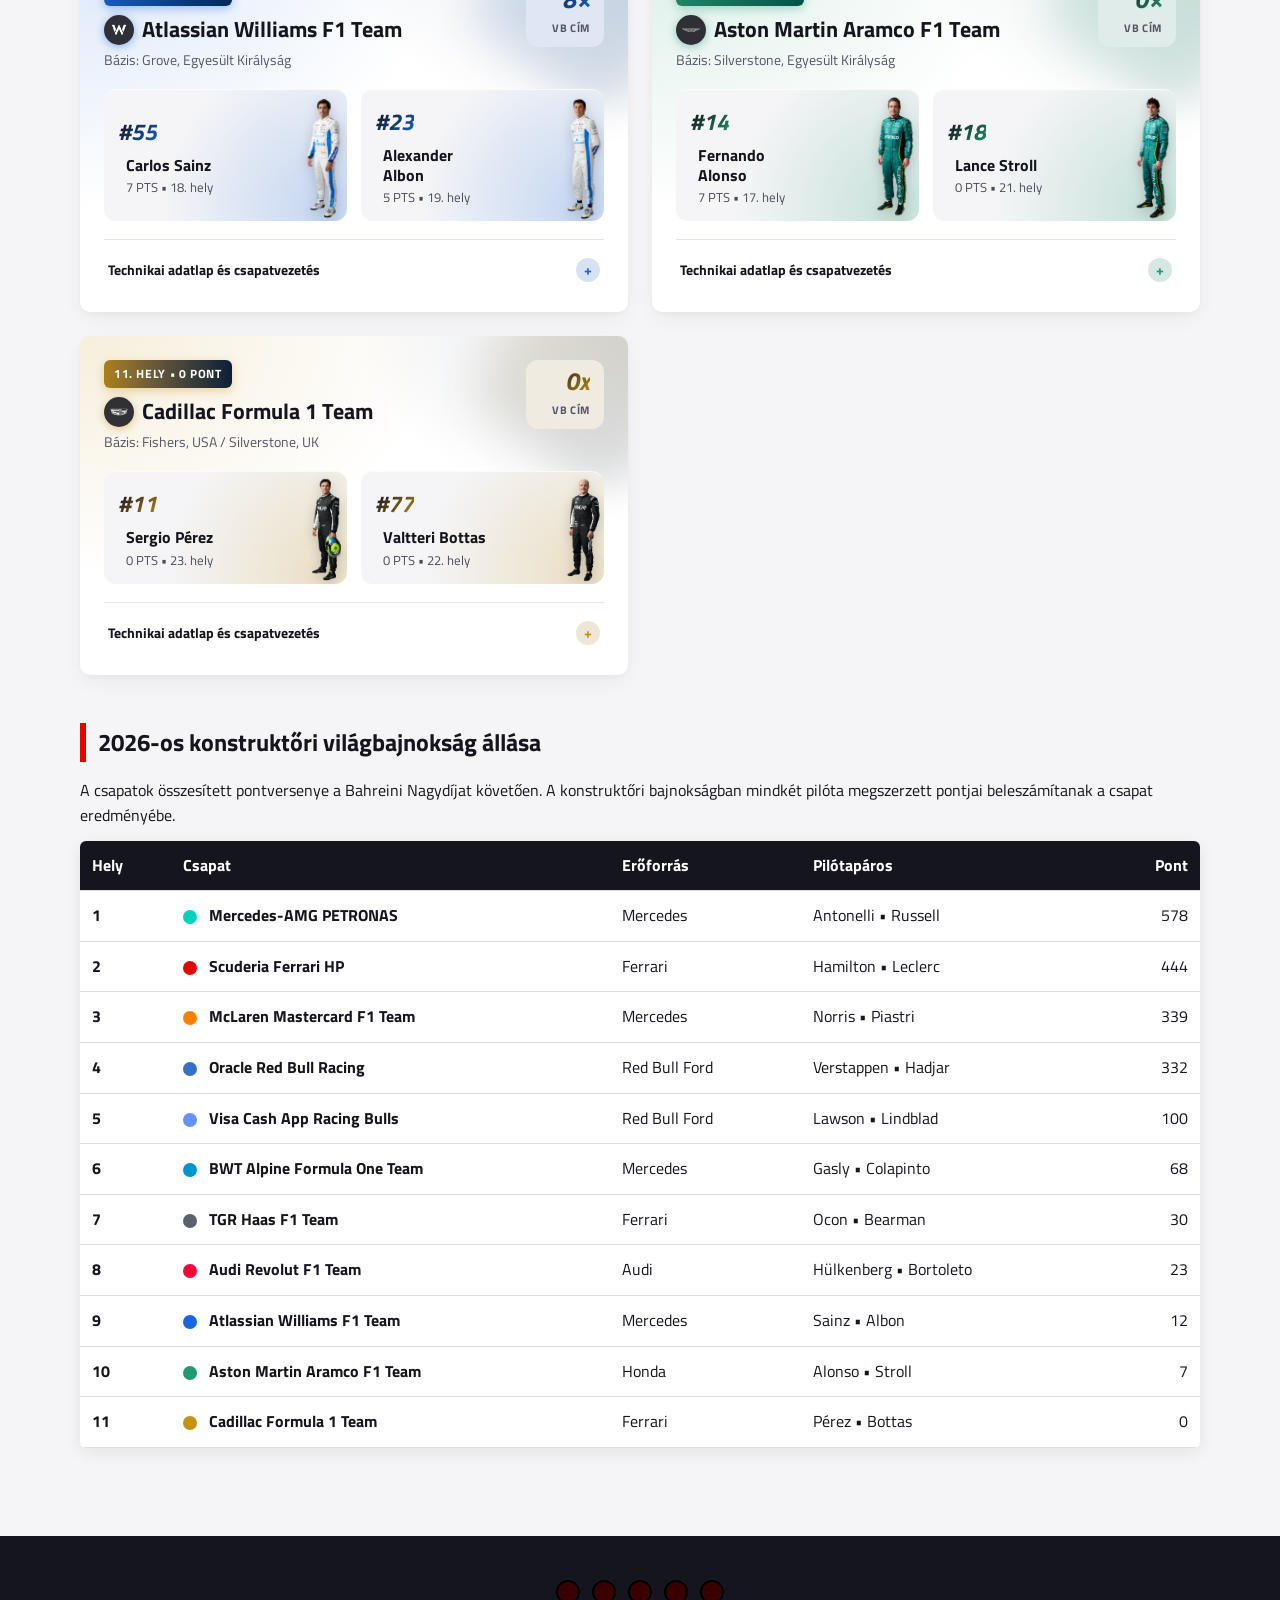
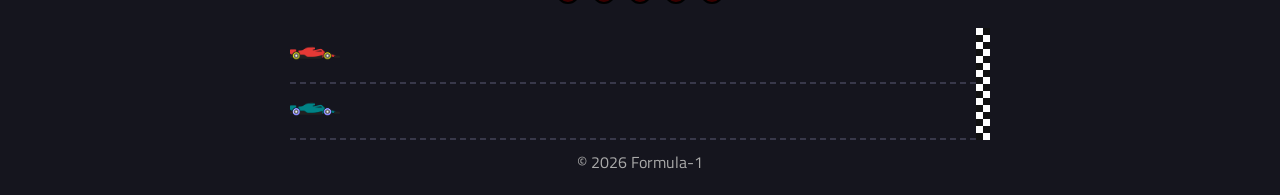
==== commit a869bc1b: "csapatok: konstruktor-szalag" ====
--- a/csapatok.html
+++ b/csapatok.html
@@ -79,6 +79,73 @@
         </a>
 
 
+    </section>
+
+
+
+    <section class="konstruktor-szalag">
+
+        <div class="szalag-utvonal">
+
+            <div class="szalag-csoport">
+                <img src="kepek/csapatok/2025mercedeslogowhite.avif" alt="" style="--glow: #00d2be;">
+                <img src="kepek/csapatok/2025ferrarilogolight.avif" alt="" style="--glow: #e10600;">
+                <img src="kepek/csapatok/2025mclarenlogowhite.avif" alt="" style="--glow: #ff8000;">
+                <img src="kepek/csapatok/2025redbullracinglogowhite.avif" alt="" style="--glow: #3671c6;">
+                <img src="kepek/csapatok/2025racingbullslogowhite.avif" alt="" style="--glow: #6692ff;">
+                <img src="kepek/csapatok/2025alpinelogowhite.avif" alt="" style="--glow: #0093cc;">
+                <img src="kepek/csapatok/2025haaslogowhite.avif" alt="" style="--glow: #dacfce;">
+                <img src="kepek/csapatok/2026audilogowhite.avif" alt="" style="--glow: #f50537;">
+                <img src="kepek/csapatok/2025williamslogowhite.avif" alt="" style="--glow: #1868db;">
+                <img src="kepek/csapatok/2025astonmartinlogowhite.avif" alt="" style="--glow: #229971;">
+                <img src="kepek/csapatok/2026cadillaclogowhite.avif" alt="" style="--glow: #c69214;">
+            </div>
+
+
+            <div class="szalag-csoport">
+                <img src="kepek/csapatok/2025mercedeslogowhite.avif" alt="" style="--glow: #00d2be;">
+                <img src="kepek/csapatok/2025ferrarilogolight.avif" alt="" style="--glow: #e10600;">
+                <img src="kepek/csapatok/2025mclarenlogowhite.avif" alt="" style="--glow: #ff8000;">
+                <img src="kepek/csapatok/2025redbullracinglogowhite.avif" alt="" style="--glow: #3671c6;">
+                <img src="kepek/csapatok/2025racingbullslogowhite.avif" alt="" style="--glow: #6692ff;">
+                <img src="kepek/csapatok/2025alpinelogowhite.avif" alt="" style="--glow: #0093cc;">
+                <img src="kepek/csapatok/2025haaslogowhite.avif" alt="" style="--glow: #dacfce;">
+                <img src="kepek/csapatok/2026audilogowhite.avif" alt="" style="--glow: #f50537;">
+                <img src="kepek/csapatok/2025williamslogowhite.avif" alt="" style="--glow: #1868db;">
+                <img src="kepek/csapatok/2025astonmartinlogowhite.avif" alt="" style="--glow: #229971;">
+                <img src="kepek/csapatok/2026cadillaclogowhite.avif" alt="" style="--glow: #c69214;">
+            </div>
+
+
+            <div class="szalag-csoport">
+                <img src="kepek/csapatok/2025mercedeslogowhite.avif" alt="" style="--glow: #00d2be;">
+                <img src="kepek/csapatok/2025ferrarilogolight.avif" alt="" style="--glow: #e10600;">
+                <img src="kepek/csapatok/2025mclarenlogowhite.avif" alt="" style="--glow: #ff8000;">
+                <img src="kepek/csapatok/2025redbullracinglogowhite.avif" alt="" style="--glow: #3671c6;">
+                <img src="kepek/csapatok/2025racingbullslogowhite.avif" alt="" style="--glow: #6692ff;">
+                <img src="kepek/csapatok/2025alpinelogowhite.avif" alt="" style="--glow: #0093cc;">
+                <img src="kepek/csapatok/2025haaslogowhite.avif" alt="" style="--glow: #dacfce;">
+                <img src="kepek/csapatok/2026audilogowhite.avif" alt="" style="--glow: #f50537;">
+                <img src="kepek/csapatok/2025williamslogowhite.avif" alt="" style="--glow: #1868db;">
+                <img src="kepek/csapatok/2025astonmartinlogowhite.avif" alt="" style="--glow: #229971;">
+                <img src="kepek/csapatok/2026cadillaclogowhite.avif" alt="" style="--glow: #c69214;">
+            </div>
+
+
+            <div class="szalag-csoport">
+                <img src="kepek/csapatok/2025mercedeslogowhite.avif" alt="" style="--glow: #00d2be;">
+                <img src="kepek/csapatok/2025ferrarilogolight.avif" alt="" style="--glow: #e10600;">
+                <img src="kepek/csapatok/2025mclarenlogowhite.avif" alt="" style="--glow: #ff8000;">
+                <img src="kepek/csapatok/2025redbullracinglogowhite.avif" alt="" style="--glow: #3671c6;">
+                <img src="kepek/csapatok/2025racingbullslogowhite.avif" alt="" style="--glow: #6692ff;">
+                <img src="kepek/csapatok/2025alpinelogowhite.avif" alt="" style="--glow: #0093cc;">
+                <img src="kepek/csapatok/2025haaslogowhite.avif" alt="" style="--glow: #dacfce;">
+                <img src="kepek/csapatok/2026audilogowhite.avif" alt="" style="--glow: #f50537;">
+                <img src="kepek/csapatok/2025williamslogowhite.avif" alt="" style="--glow: #1868db;">
+                <img src="kepek/csapatok/2025astonmartinlogowhite.avif" alt="" style="--glow: #229971;">
+                <img src="kepek/csapatok/2026cadillaclogowhite.avif" alt="" style="--glow: #c69214;">
+            </div>
+        </div>
     </section>
 
     <main class="csapatok-main">
@@ -985,144 +1052,144 @@
 
         </section>
 
-        <section class="blokk" id="konstruktori-tabla"></section>
-        <h2>2026-os konstruktőri világbajnokság állása</h2>
-        <p>
-            A csapatok összesített pontversenye a Bahreini Nagydíjat követően. A konstruktőri
-            bajnokságban mindkét pilóta megszerzett pontjai beleszámítanak a csapat eredményébe.
-        </p>
-
-        <div class="tabla-gorgeto">
-            <table class="allas">
-                <thead>
-                    <tr>
-                        <th>Hely</th>
-                        <th>Csapat</th>
-                        <th>Erőforrás</th>
-                        <th>Pilótapáros</th>
-                        <th>Pont</th>
-                    </tr>
-                </thead>
-                <tbody>
-                    <tr>
-                        <td>1</td>
-                        <td>
-                            <span class="pont" style="background: #00d2be;"></span>
-                            <strong>Mercedes-AMG PETRONAS</strong>
-                        </td>
-                        <td>Mercedes</td>
-                        <td><span class="fi fi-it"></span> Antonelli &bull; <span class="fi fi-gb"></span> Russell
-                        </td>
-                        <td>578</td>
-                    </tr>
-                    <tr>
-                        <td>2</td>
-                        <td>
-                            <span class="pont" style="background: #e10600;"></span>
-                            <strong>Scuderia Ferrari HP</strong>
-                        </td>
-                        <td>Ferrari</td>
-                        <td><span class="fi fi-gb"></span> Hamilton &bull; <span class="fi fi-mc"></span> Leclerc
-                        </td>
-                        <td>444</td>
-                    </tr>
-                    <tr>
-                        <td>3</td>
-                        <td>
-                            <span class="pont" style="background: #ff8000;"></span>
-                            <strong>McLaren Mastercard F1 Team</strong>
-                        </td>
-                        <td>Mercedes</td>
-                        <td><span class="fi fi-gb"></span> Norris &bull; <span class="fi fi-au"></span> Piastri</td>
-                        <td>339</td>
-                    </tr>
-                    <tr>
-                        <td>4</td>
-                        <td>
-                            <span class="pont" style="background: #3671c6;"></span>
-                            <strong>Oracle Red Bull Racing</strong>
-                        </td>
-                        <td>Red Bull Ford</td>
-                        <td><span class="fi fi-nl"></span> Verstappen &bull; <span class="fi fi-fr"></span> Hadjar
-                        </td>
-                        <td>332</td>
-                    </tr>
-                    <tr>
-                        <td>5</td>
-                        <td>
-                            <span class="pont" style="background: #6692ff;"></span>
-                            <strong>Visa Cash App Racing Bulls</strong>
-                        </td>
-                        <td>Red Bull Ford</td>
-                        <td><span class="fi fi-nz"></span> Lawson &bull; <span class="fi fi-gb"></span> Lindblad
-                        </td>
-                        <td>100</td>
-                    </tr>
-                    <tr>
-                        <td>6</td>
-                        <td>
-                            <span class="pont" style="background: #0093cc;"></span>
-                            <strong>BWT Alpine Formula One Team</strong>
-                        </td>
-                        <td>Mercedes</td>
-                        <td><span class="fi fi-fr"></span> Gasly &bull; <span class="fi fi-ar"></span> Colapinto
-                        </td>
-                        <td>68</td>
-                    </tr>
-                    <tr>
-                        <td>7</td>
-                        <td>
-                            <span class="pont" style="background: #5c6268;"></span>
-                            <strong>TGR Haas F1 Team</strong>
-                        </td>
-                        <td>Ferrari</td>
-                        <td><span class="fi fi-fr"></span> Ocon &bull; <span class="fi fi-gb"></span> Bearman</td>
-                        <td>30</td>
-                    </tr>
-                    <tr>
-                        <td>8</td>
-                        <td>
-                            <span class="pont" style="background: #f50537;"></span>
-                            <strong>Audi Revolut F1 Team</strong>
-                        </td>
-                        <td>Audi</td>
-                        <td><span class="fi fi-de"></span> Hülkenberg &bull; <span class="fi fi-br"></span>
-                            Bortoleto</td>
-                        <td>23</td>
-                    </tr>
-                    <tr>
-                        <td>9</td>
-                        <td>
-                            <span class="pont" style="background: #1868db;"></span>
-                            <strong>Atlassian Williams F1 Team</strong>
-                        </td>
-                        <td>Mercedes</td>
-                        <td><span class="fi fi-es"></span> Sainz &bull; <span class="fi fi-th"></span> Albon</td>
-                        <td>12</td>
-                    </tr>
-                    <tr>
-                        <td>10</td>
-                        <td>
-                            <span class="pont" style="background: #229971;"></span>
-                            <strong>Aston Martin Aramco F1 Team</strong>
-                        </td>
-                        <td>Honda</td>
-                        <td><span class="fi fi-es"></span> Alonso &bull; <span class="fi fi-ca"></span> Stroll</td>
-                        <td>7</td>
-                    </tr>
-                    <tr>
-                        <td>11</td>
-                        <td>
-                            <span class="pont" style="background: #c69214;"></span>
-                            <strong>Cadillac Formula 1 Team</strong>
-                        </td>
-                        <td>Ferrari</td>
-                        <td><span class="fi fi-mx"></span> Pérez &bull; <span class="fi fi-fi"></span> Bottas</td>
-                        <td>0</td>
-                    </tr>
-                </tbody>
-            </table>
-        </div>
+        <section class="blokk" id="konstruktori-tabla">
+            <h2>2026-os konstruktőri világbajnokság állása</h2>
+            <p>
+                A csapatok összesített pontversenye a Bahreini Nagydíjat követően. A konstruktőri
+                bajnokságban mindkét pilóta megszerzett pontjai beleszámítanak a csapat eredményébe.
+            </p>
+
+            <div class="tabla-gorgeto">
+                <table class="allas">
+                    <thead>
+                        <tr>
+                            <th>Hely</th>
+                            <th>Csapat</th>
+                            <th>Erőforrás</th>
+                            <th>Pilótapáros</th>
+                            <th>Pont</th>
+                        </tr>
+                    </thead>
+                    <tbody>
+                        <tr>
+                            <td>1</td>
+                            <td>
+                                <span class="pont" style="background: #00d2be;"></span>
+                                <strong>Mercedes-AMG PETRONAS</strong>
+                            </td>
+                            <td>Mercedes</td>
+                            <td><span class="fi fi-it"></span> Antonelli &bull; <span class="fi fi-gb"></span> Russell
+                            </td>
+                            <td>578</td>
+                        </tr>
+                        <tr>
+                            <td>2</td>
+                            <td>
+                                <span class="pont" style="background: #e10600;"></span>
+                                <strong>Scuderia Ferrari HP</strong>
+                            </td>
+                            <td>Ferrari</td>
+                            <td><span class="fi fi-gb"></span> Hamilton &bull; <span class="fi fi-mc"></span> Leclerc
+                            </td>
+                            <td>444</td>
+                        </tr>
+                        <tr>
+                            <td>3</td>
+                            <td>
+                                <span class="pont" style="background: #ff8000;"></span>
+                                <strong>McLaren Mastercard F1 Team</strong>
+                            </td>
+                            <td>Mercedes</td>
+                            <td><span class="fi fi-gb"></span> Norris &bull; <span class="fi fi-au"></span> Piastri</td>
+                            <td>339</td>
+                        </tr>
+                        <tr>
+                            <td>4</td>
+                            <td>
+                                <span class="pont" style="background: #3671c6;"></span>
+                                <strong>Oracle Red Bull Racing</strong>
+                            </td>
+                            <td>Red Bull Ford</td>
+                            <td><span class="fi fi-nl"></span> Verstappen &bull; <span class="fi fi-fr"></span> Hadjar
+                            </td>
+                            <td>332</td>
+                        </tr>
+                        <tr>
+                            <td>5</td>
+                            <td>
+                                <span class="pont" style="background: #6692ff;"></span>
+                                <strong>Visa Cash App Racing Bulls</strong>
+                            </td>
+                            <td>Red Bull Ford</td>
+                            <td><span class="fi fi-nz"></span> Lawson &bull; <span class="fi fi-gb"></span> Lindblad
+                            </td>
+                            <td>100</td>
+                        </tr>
+                        <tr>
+                            <td>6</td>
+                            <td>
+                                <span class="pont" style="background: #0093cc;"></span>
+                                <strong>BWT Alpine Formula One Team</strong>
+                            </td>
+                            <td>Mercedes</td>
+                            <td><span class="fi fi-fr"></span> Gasly &bull; <span class="fi fi-ar"></span> Colapinto
+                            </td>
+                            <td>68</td>
+                        </tr>
+                        <tr>
+                            <td>7</td>
+                            <td>
+                                <span class="pont" style="background: #5c6268;"></span>
+                                <strong>TGR Haas F1 Team</strong>
+                            </td>
+                            <td>Ferrari</td>
+                            <td><span class="fi fi-fr"></span> Ocon &bull; <span class="fi fi-gb"></span> Bearman</td>
+                            <td>30</td>
+                        </tr>
+                        <tr>
+                            <td>8</td>
+                            <td>
+                                <span class="pont" style="background: #f50537;"></span>
+                                <strong>Audi Revolut F1 Team</strong>
+                            </td>
+                            <td>Audi</td>
+                            <td><span class="fi fi-de"></span> Hülkenberg &bull; <span class="fi fi-br"></span>
+                                Bortoleto</td>
+                            <td>23</td>
+                        </tr>
+                        <tr>
+                            <td>9</td>
+                            <td>
+                                <span class="pont" style="background: #1868db;"></span>
+                                <strong>Atlassian Williams F1 Team</strong>
+                            </td>
+                            <td>Mercedes</td>
+                            <td><span class="fi fi-es"></span> Sainz &bull; <span class="fi fi-th"></span> Albon</td>
+                            <td>12</td>
+                        </tr>
+                        <tr>
+                            <td>10</td>
+                            <td>
+                                <span class="pont" style="background: #229971;"></span>
+                                <strong>Aston Martin Aramco F1 Team</strong>
+                            </td>
+                            <td>Honda</td>
+                            <td><span class="fi fi-es"></span> Alonso &bull; <span class="fi fi-ca"></span> Stroll</td>
+                            <td>7</td>
+                        </tr>
+                        <tr>
+                            <td>11</td>
+                            <td>
+                                <span class="pont" style="background: #c69214;"></span>
+                                <strong>Cadillac Formula 1 Team</strong>
+                            </td>
+                            <td>Ferrari</td>
+                            <td><span class="fi fi-mx"></span> Pérez &bull; <span class="fi fi-fi"></span> Bottas</td>
+                            <td>0</td>
+                        </tr>
+                    </tbody>
+                </table>
+            </div>
         </section>
     </main>
 
--- a/csapatok.css
+++ b/csapatok.css
@@ -174,6 +174,62 @@
   transform: translateY(3px);
 }
 
+.konstruktor-szalag {
+  position: relative;
+  background: linear-gradient(90deg, #111118 0%, #1a1a26 50%, #111118 100%);
+  padding: 18px 0;
+  overflow: hidden;
+  border-bottom: 1px solid rgba(255, 255, 255, 0.08);
+  box-shadow: 0 6px 20px rgba(15, 15, 22, 0.12);
+}
+
+
+.szalag-utvonal {
+  display: flex;
+  width: max-content;
+  animation: szalag-uszas 38s linear infinite;
+  -webkit-mask-image: linear-gradient(to right, transparent, black 10%, black 90%, transparent);
+  mask-image: linear-gradient(to right, transparent, black 10%, black 90%, transparent);
+}
+
+.konstruktor-szalag:hover .szalag-utvonal {
+  animation-play-state: paused;
+}
+
+.szalag-csoport {
+  display: flex;
+  align-items: center;
+  flex-shrink: 0; 
+  gap: 85px;
+  padding-right: 85px;
+}
+
+.szalag-csoport img {
+  height: 26px;
+  width: auto;
+  object-fit: contain;
+  flex-shrink: 0;
+  opacity: 0.38;
+  filter: grayscale(30%);
+  transition: opacity 0.35s ease, transform 0.35s ease, filter 0.35s ease;
+}
+
+.szalag-csoport img:hover {
+  opacity: 1;
+  transform: scale(1.15);
+  filter: grayscale(0%) drop-shadow(0 0 10px var(--glow, var(--piros)));
+}
+
+
+@keyframes szalag-uszas {
+  0% {
+    transform: translateX(0);
+  }
+  100% {
+    transform: translateX(-25%);
+  }
+}
+
 .csapatok-main {
   max-width: 1160px;
 }
@@ -294,6 +350,19 @@
   display: block;
   height: 100%;
   border-radius: 999px;
+  transform-origin: left center;
+  animation: sav-feltoltes 1.4s cubic-bezier(0.22, 1, 0.36, 1);
+}
+
+@keyframes sav-feltoltes {
+  0% {
+    transform: scaleX(0);
+    filter: brightness(1.6);
+  }
+  100% {
+    transform: scaleX(1);
+    filter: brightness(1);
+  }
 }
 
 .bento-info-csempe {
